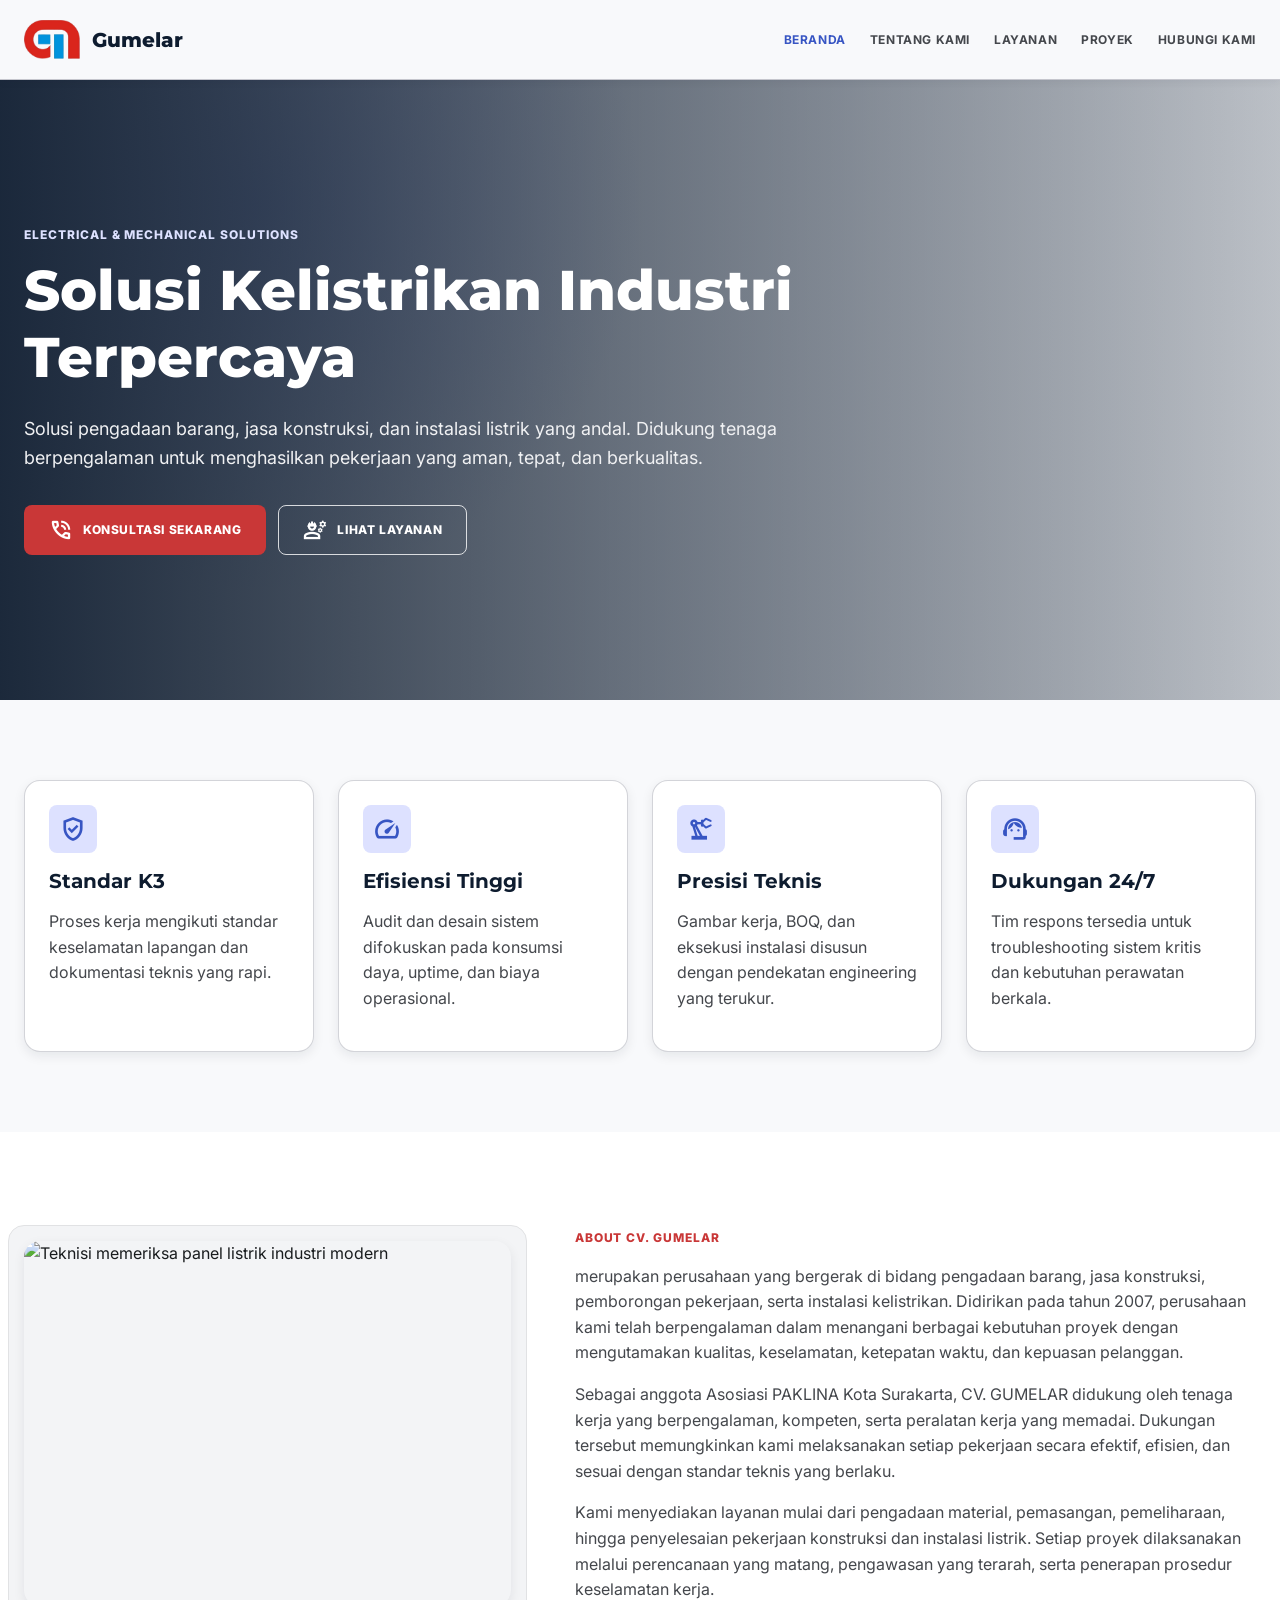
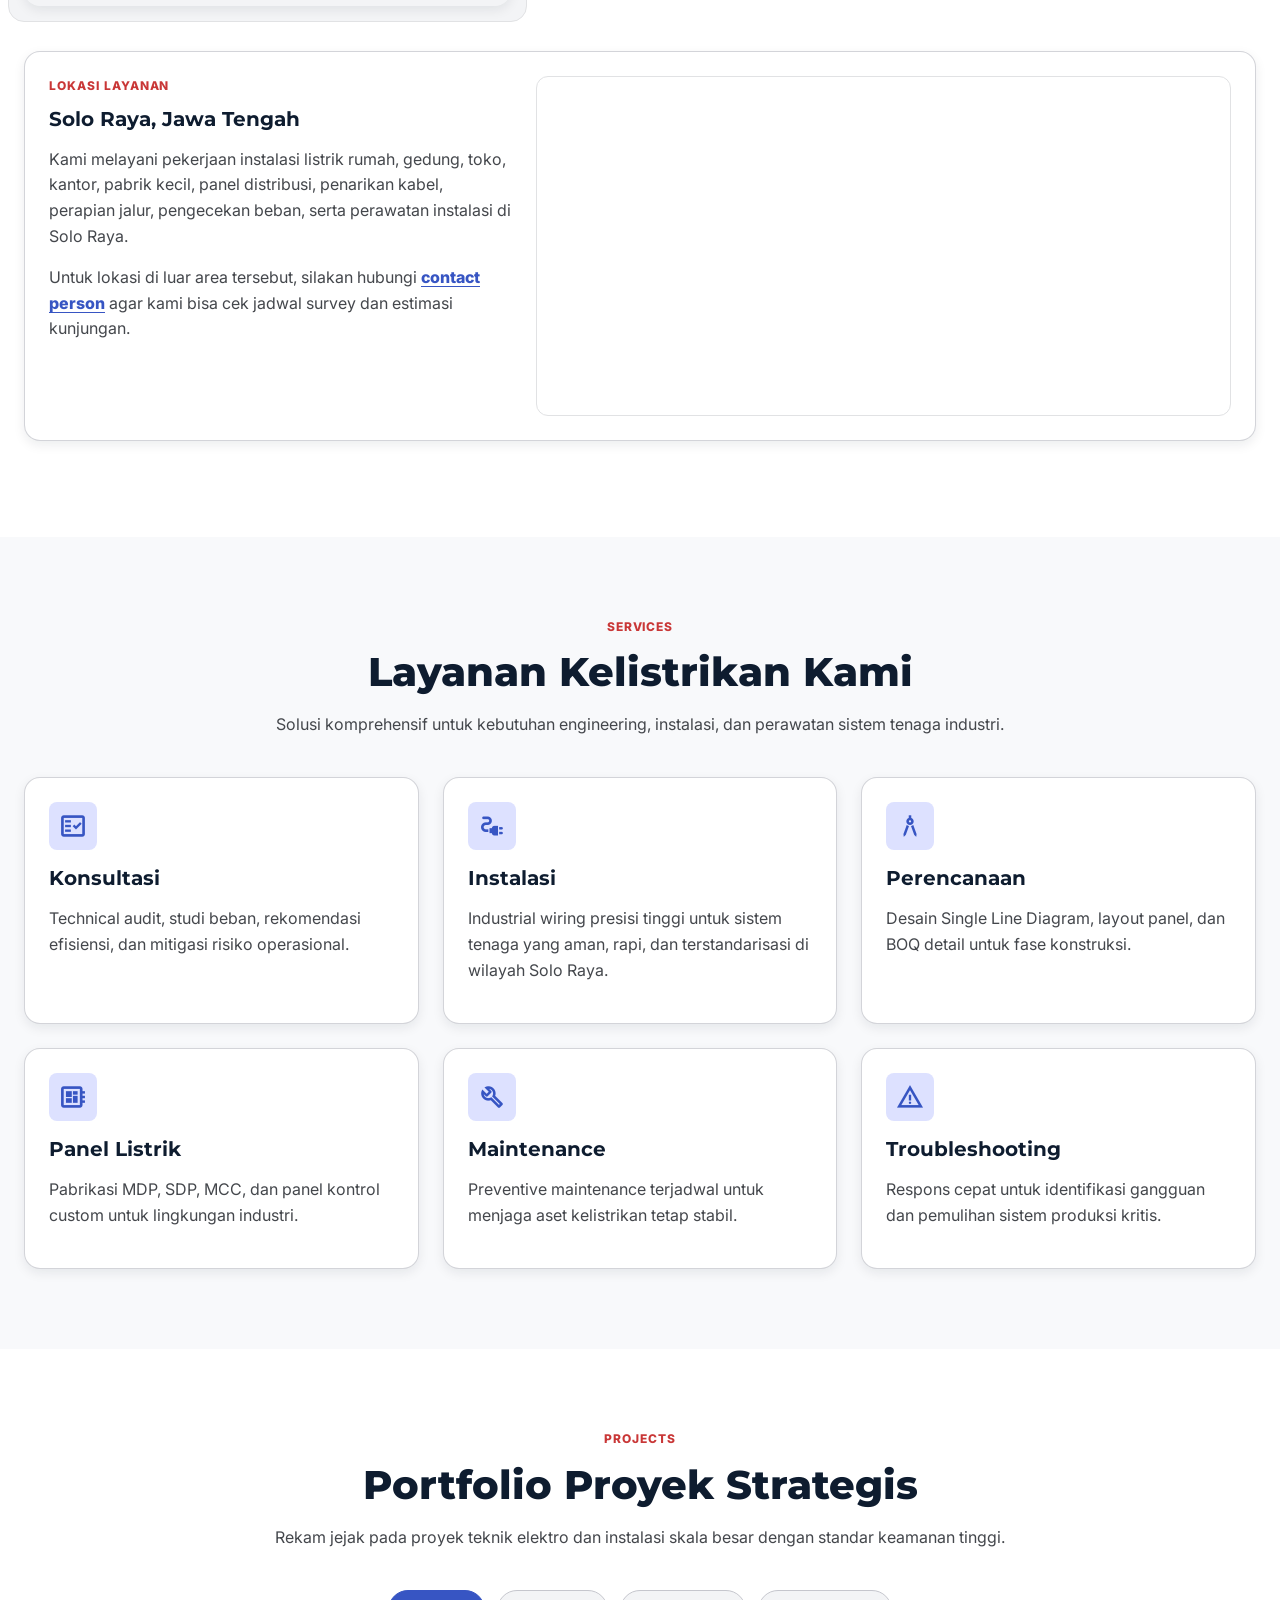
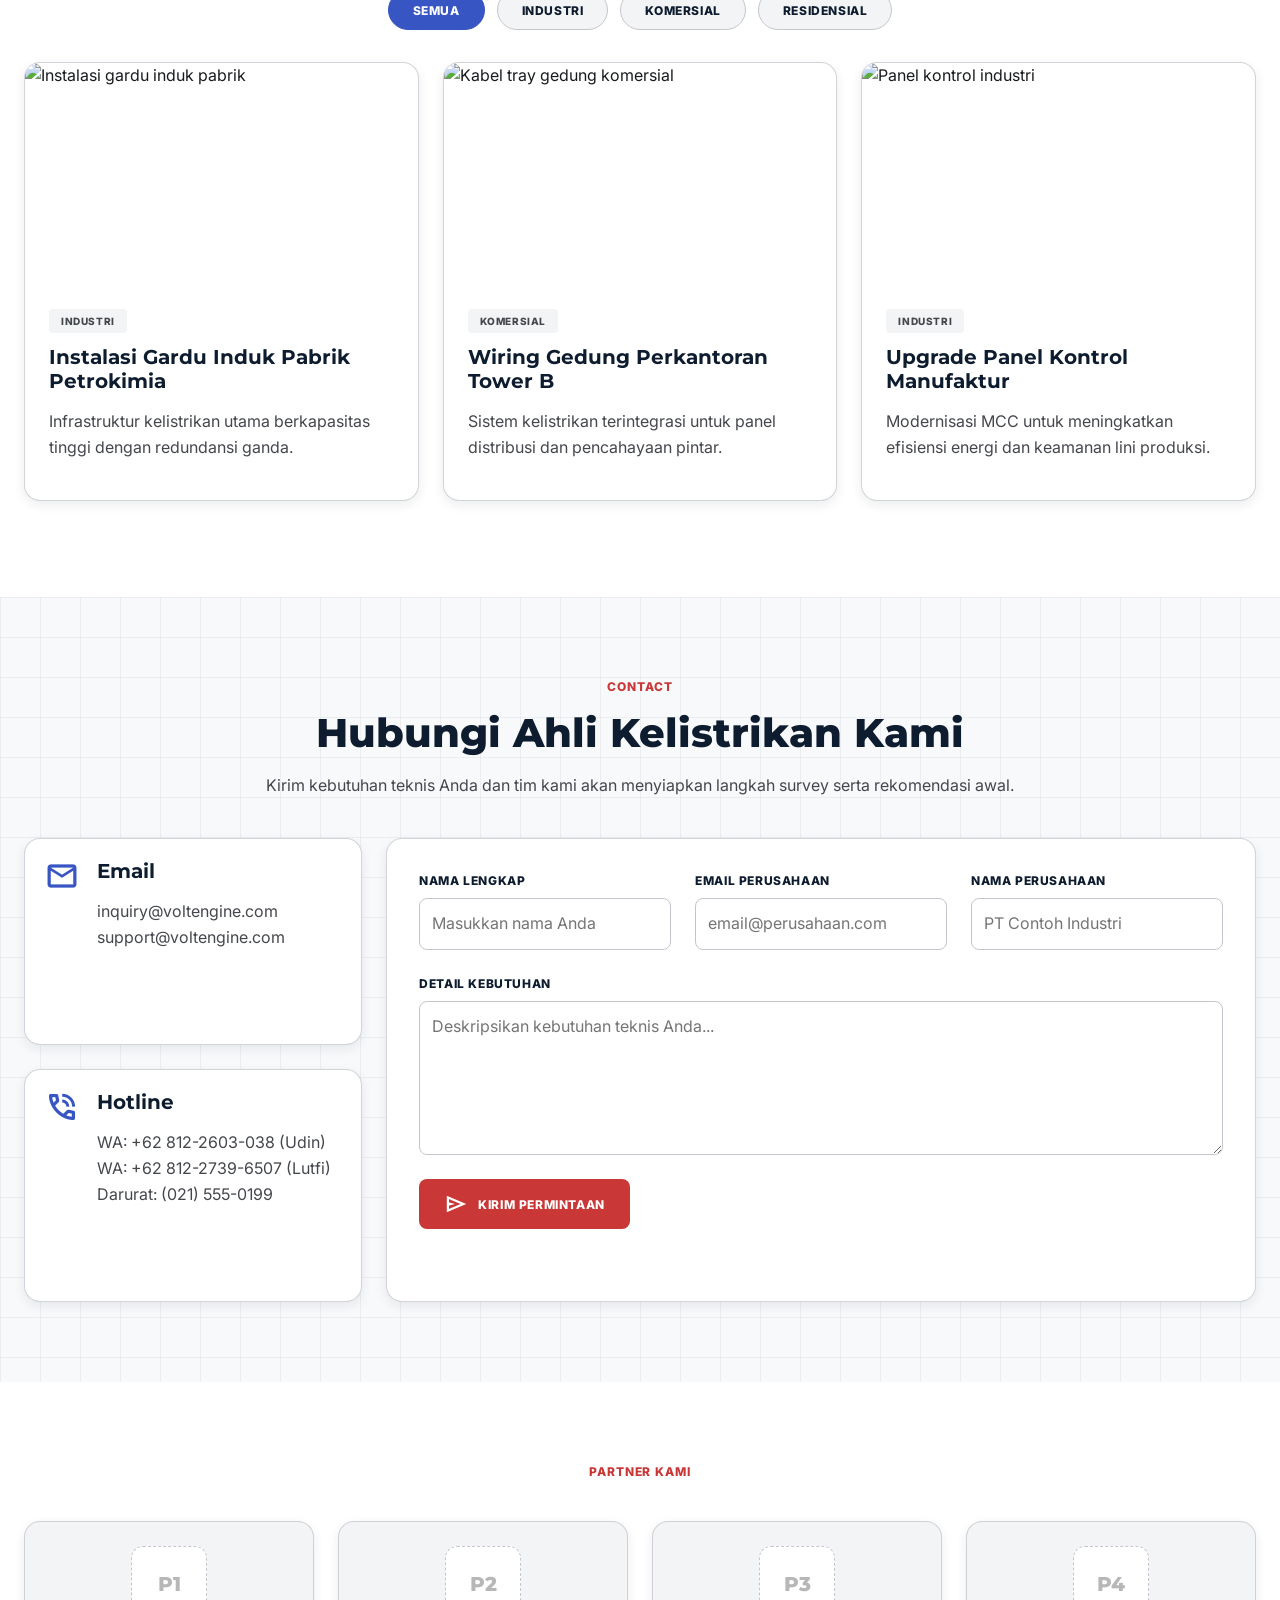
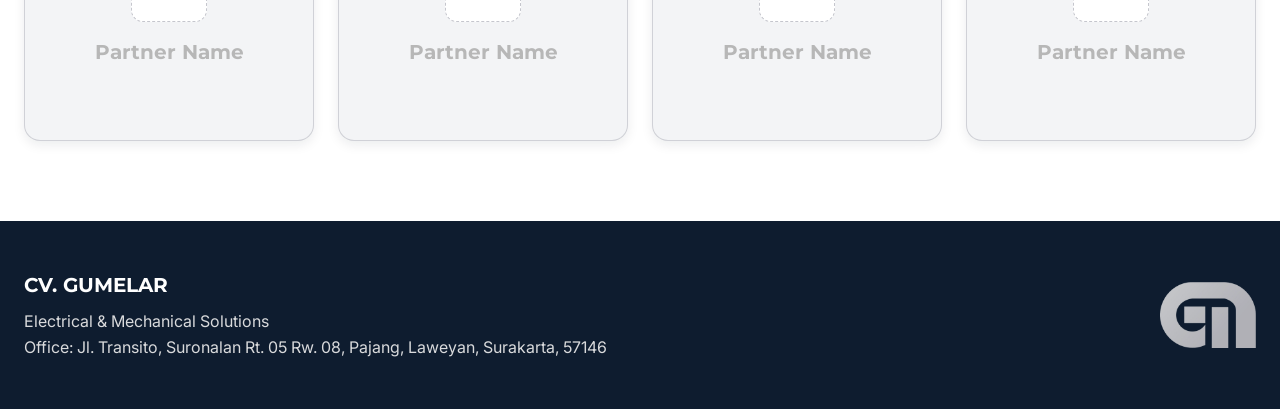
==== index.html @ 035620c0 "add partner" ====
<!DOCTYPE html>
<html lang="id">

<head>
  <meta charset="UTF-8">
  <meta name="viewport" content="width=device-width, initial-scale=1.0">
  <title>Gumelar - Solusi Kelistrikan Industri Terpercaya</title>
  <link rel="icon" href="assets/favicon.ico" sizes="any">
  <link rel="preconnect" href="https://fonts.googleapis.com">
  <link rel="preconnect" href="https://fonts.gstatic.com" crossorigin>
  <link
    href="https://fonts.googleapis.com/css2?family=Inter:wght@400;500;600;700&family=Montserrat:wght@600;700;800&family=Material+Symbols+Outlined:wght@300;400;500;600&display=swap"
    rel="stylesheet">
  <link rel="stylesheet" href="styles.css">
</head>

<body>
  <header class="site-header" id="top">
    <a class="brand" href="#home" aria-label="Gumelar">
      <img class="brand-logo" src="assets/logo.png" alt="" aria-hidden="true">
      <span>Gumelar</span>
    </a>

    <button class="nav-toggle" type="button" aria-label="Buka navigasi" aria-expanded="false" aria-controls="site-nav">
      <span class="material-symbols-outlined">menu</span>
    </button>

    <nav class="site-nav" id="site-nav" aria-label="Navigasi utama">
      <a href="#home">Beranda</a>
      <a href="#about">Tentang Kami</a>
      <a href="#services">Layanan</a>
      <a href="#projects">Proyek</a>
      <a href="#contact">Hubungi Kami</a>
    </nav>
  </header>

  <main>
    <section class="hero section" id="home">
      <div class="hero-media" aria-hidden="true"></div>
      <div class="hero-overlay"></div>
      <div class="container hero-content">
        <p class="eyebrow">Electrical & Mechanical Solutions</p>
        <h1>Solusi Kelistrikan Industri Terpercaya</h1>
        <p class="hero-copy">Solusi pengadaan barang, jasa konstruksi, dan instalasi listrik yang andal. Didukung tenaga
          berpengalaman untuk
          menghasilkan pekerjaan yang aman, tepat, dan berkualitas.</p>
        <div class="hero-actions">
          <a class="button button-primary" href="#contact">
            <span class="material-symbols-outlined">phone_in_talk</span>
            Konsultasi Sekarang
          </a>
          <a class="button button-ghost" href="#services">
            <span class="material-symbols-outlined">engineering</span>
            Lihat Layanan
          </a>
        </div>
      </div>

    </section>

    <section class="section highlights" aria-label="Keunggulan utama">
      <div class="container feature-grid">
        <article class="feature-card">
          <span class="material-symbols-outlined">verified_user</span>
          <h3>Standar K3</h3>
          <p>Proses kerja mengikuti standar keselamatan lapangan dan dokumentasi teknis yang rapi.</p>
        </article>
        <article class="feature-card">
          <span class="material-symbols-outlined">speed</span>
          <h3>Efisiensi Tinggi</h3>
          <p>Audit dan desain sistem difokuskan pada konsumsi daya, uptime, dan biaya operasional.</p>
        </article>
        <article class="feature-card">
          <span class="material-symbols-outlined">precision_manufacturing</span>
          <h3>Presisi Teknis</h3>
          <p>Gambar kerja, BOQ, dan eksekusi instalasi disusun dengan pendekatan engineering yang terukur.</p>
        </article>
        <article class="feature-card">
          <span class="material-symbols-outlined">support_agent</span>
          <h3>Dukungan 24/7</h3>
          <p>Tim respons tersedia untuk troubleshooting sistem kritis dan kebutuhan perawatan berkala.</p>
        </article>
      </div>
    </section>

    <section class="section about" id="about">
      <div class="container split-layout">
        <div class="image-panel">
          <img
            src="https://lh3.googleusercontent.com/aida-public/[base64]"
            alt="Teknisi memeriksa panel listrik industri modern">
        </div>
        <div>
          <p class="eyebrow dark">About CV. GUMELAR</p>
          <!-- <h3>Membangun Masa Depan Kelistrikan yang Aman</h3> -->
          <p>merupakan perusahaan yang bergerak di bidang pengadaan barang, jasa konstruksi,
            pemborongan
            pekerjaan, serta
            instalasi kelistrikan. Didirikan pada tahun 2007, perusahaan kami telah berpengalaman dalam menangani
            berbagai
            kebutuhan proyek dengan mengutamakan kualitas, keselamatan, ketepatan waktu, dan kepuasan pelanggan.</p>
          <p>Sebagai anggota Asosiasi PAKLINA Kota Surakarta, CV. GUMELAR didukung oleh tenaga kerja yang berpengalaman,
            kompeten,
            serta peralatan kerja yang memadai. Dukungan tersebut memungkinkan kami melaksanakan setiap pekerjaan secara
            efektif,
            efisien, dan sesuai dengan standar teknis yang berlaku.</p>
          <p>Kami menyediakan layanan mulai dari pengadaan material, pemasangan, pemeliharaan, hingga penyelesaian
            pekerjaan
            konstruksi dan instalasi listrik. Setiap proyek dilaksanakan melalui perencanaan yang matang, pengawasan
            yang terarah,
            serta penerapan prosedur keselamatan kerja.</p>
          <!-- <div class="values-grid">
            <span>Safety First</span>
            <span>Precision Engineering</span>
            <span>Reliable Delivery</span>
            <span>Modern Control</span>
          </div> -->
        </div>
      </div>

      <div class="container map-panel">
        <div>
          <p class="eyebrow dark">Lokasi Layanan</p>
          <h3>Solo Raya, Jawa Tengah</h3>
          <p>Kami melayani pekerjaan instalasi listrik rumah, gedung, toko, kantor, pabrik kecil, panel distribusi,
            penarikan
            kabel, perapian jalur, pengecekan beban, serta perawatan instalasi di Solo Raya.</p>
          <p>Untuk lokasi di luar area tersebut, silakan hubungi <a class="inline-link"
              href="https://wa.me/6281122334455" target="_blank" rel="noopener">contact person</a> agar kami bisa cek
            jadwal survey dan estimasi kunjungan.</p>
        </div>
        <iframe title="Peta Solo Raya dan sekitarnya"
          src="https://www.google.com/maps?q=Solo%20Raya%2C%20Jawa%20Tengah%2C%20Indonesia&output=embed" loading="lazy"
          referrerpolicy="no-referrer-when-downgrade"></iframe>
      </div>
    </section>

    <section class="section services" id="services">
      <div class="container section-heading">
        <p class="eyebrow dark">Services</p>
        <h2>Layanan Kelistrikan Kami</h2>
        <p>Solusi komprehensif untuk kebutuhan engineering, instalasi, dan perawatan sistem tenaga industri.</p>
      </div>

      <div class="container card-grid">
        <article class="service-card">
          <span class="material-symbols-outlined">fact_check</span>
          <h3>Konsultasi</h3>
          <p>Technical audit, studi beban, rekomendasi efisiensi, dan mitigasi risiko operasional.</p>
        </article>
        <article class="service-card">
          <span class="material-symbols-outlined">electrical_services</span>
          <h3>Instalasi</h3>
          <p>Industrial wiring presisi tinggi untuk sistem tenaga yang aman, rapi, dan terstandarisasi di wilayah Solo
            Raya.</p>
        </article>
        <article class="service-card">
          <span class="material-symbols-outlined">architecture</span>
          <h3>Perencanaan</h3>
          <p>Desain Single Line Diagram, layout panel, dan BOQ detail untuk fase konstruksi.</p>
        </article>
        <article class="service-card">
          <span class="material-symbols-outlined">developer_board</span>
          <h3>Panel Listrik</h3>
          <p>Pabrikasi MDP, SDP, MCC, dan panel kontrol custom untuk lingkungan industri.</p>
        </article>
        <article class="service-card">
          <span class="material-symbols-outlined">build</span>
          <h3>Maintenance</h3>
          <p>Preventive maintenance terjadwal untuk menjaga aset kelistrikan tetap stabil.</p>
        </article>
        <article class="service-card">
          <span class="material-symbols-outlined">warning</span>
          <h3>Troubleshooting</h3>
          <p>Respons cepat untuk identifikasi gangguan dan pemulihan sistem produksi kritis.</p>
        </article>
      </div>

      <!-- <div class="container process">
        <div class="process-step active"><span>1</span><strong>Konsultasi</strong><small>Analisis kebutuhan</small>
        </div>
        <div class="process-step active"><span>2</span><strong>Survey</strong><small>Audit lapangan</small></div>
        <div class="process-step active"><span>3</span><strong>Desain</strong><small>SLD dan BOQ</small></div>
        <div class="process-step"><span>4</span><strong>Eksekusi</strong><small>Instalasi sistem</small></div>
        <div class="process-step"><span>5</span><strong>Testing</strong><small>Commissioning</small></div>
        <div class="process-step"><span>6</span><strong>Support</strong><small>Maintenance</small></div>
      </div> -->
    </section>

    <section class="section projects" id="projects">
      <div class="container section-heading">
        <p class="eyebrow dark">Projects</p>
        <h2>Portfolio Proyek Strategis</h2>
        <p>Rekam jejak pada proyek teknik elektro dan instalasi skala besar dengan standar keamanan tinggi.</p>
      </div>

      <div class="container filter-bar" role="group" aria-label="Filter proyek">
        <button class="filter-button active" type="button" data-filter="all">Semua</button>
        <button class="filter-button" type="button" data-filter="industri">Industri</button>
        <button class="filter-button" type="button" data-filter="komersial">Komersial</button>
        <button class="filter-button" type="button" data-filter="residensial">Residensial</button>
      </div>

      <div class="container project-grid">
        <article class="project-card" data-category="industri">
          <img
            src="https://lh3.googleusercontent.com/aida-public/[base64]"
            alt="Instalasi gardu induk pabrik">
          <div>
            <span>Industri</span>
            <h3>Instalasi Gardu Induk Pabrik Petrokimia</h3>
            <p>Infrastruktur kelistrikan utama berkapasitas tinggi dengan redundansi ganda.</p>
          </div>
        </article>
        <article class="project-card" data-category="komersial">
          <img
            src="https://lh3.googleusercontent.com/aida-public/[base64]"
            alt="Kabel tray gedung komersial">
          <div>
            <span>Komersial</span>
            <h3>Wiring Gedung Perkantoran Tower B</h3>
            <p>Sistem kelistrikan terintegrasi untuk panel distribusi dan pencahayaan pintar.</p>
          </div>
        </article>
        <article class="project-card" data-category="industri">
          <img
            src="https://lh3.googleusercontent.com/aida-public/[base64]"
            alt="Panel kontrol industri">
          <div>
            <span>Industri</span>
            <h3>Upgrade Panel Kontrol Manufaktur</h3>
            <p>Modernisasi MCC untuk meningkatkan efisiensi energi dan keamanan lini produksi.</p>
          </div>
        </article>
      </div>
    </section>

    <section class="section contact" id="contact">
      <div class="container section-heading">
        <p class="eyebrow dark">Contact</p>
        <h2>Hubungi Ahli Kelistrikan Kami</h2>
        <p>Kirim kebutuhan teknis Anda dan tim kami akan menyiapkan langkah survey serta rekomendasi awal.</p>
      </div>

      <div class="container contact-layout">
        <aside class="contact-info">
          <!-- <div class="info-card">
            <span class="material-symbols-outlined">location_on</span>
            <div>
              <h3>Area Layanan</h3>
              <p>Solo Raya, Jawa Tengah<br>Surakarta dan kabupaten sekitarnya</p>
            </div>
          </div> -->
          <div class="info-card">
            <span class="material-symbols-outlined">mail</span>
            <div>
              <h3>Email</h3>
              <p>inquiry@voltengine.com<br>support@voltengine.com</p>
            </div>
          </div>
          <div class="info-card">
            <span class="material-symbols-outlined">phone_in_talk</span>
            <div>
              <h3>Hotline</h3>
              <p>WA: +62 812-2603-038 (Udin)<br>WA: +62 812-2739-6507 (Lutfi)<br>Darurat: (021) 555-0199</p>
            </div>
          </div>
        </aside>

        <form class="contact-form" id="contact-form">
          <div class="form-grid">
            <label>
              <span>Nama Lengkap</span>
              <input type="text" name="name" placeholder="Masukkan nama Anda" required>
            </label>
            <label>
              <span>Email Perusahaan</span>
              <input type="email" name="email" placeholder="email@perusahaan.com" required>
            </label>
            <label>
              <span>Nama Perusahaan</span>
              <input type="text" name="company" placeholder="PT Contoh Industri">
            </label>
            <!-- <label>
              <span>Jenis Layanan</span>
              <select name="service">
                <option>Konsultasi Desain Sistem</option>
                <option>Audit Keamanan Kelistrikan</option>
                <option>Instalasi Industri</option>
                <option>Perawatan Rutin</option>
              </select>
            </label> -->
          </div>
          <label>
            <span>Detail Kebutuhan</span>
            <textarea name="message" rows="5" placeholder="Deskripsikan kebutuhan teknis Anda..." required></textarea>
          </label>
          <button class="button button-primary" type="submit">
            <span class="material-symbols-outlined">send</span>
            Kirim Permintaan
          </button>
          <p class="form-status" id="form-status" role="status" aria-live="polite"></p>
        </form>
      </div>

    </section>

    <section class="section partners" id="partners">
      <div class="container section-heading">
        <p class="eyebrow dark">Partner Kami</p>
      </div>

      <div class="container partner-grid">
        <article class="partner-card">
          <div class="partner-logo">P1</div>
          <h3 class="partner-name">Partner Name</h3>
        </article>
        <article class="partner-card">
          <div class="partner-logo">P2</div>
          <h3 class="partner-name">Partner Name</h3>
        </article>
        <article class="partner-card">
          <div class="partner-logo">P3</div>
          <h3 class="partner-name">Partner Name</h3>
        </article>
        <article class="partner-card">
          <div class="partner-logo">P4</div>
          <h3 class="partner-name">Partner Name</h3>
        </article>
      </div>
    </section>
  </main>

  <footer class="site-footer">
    <div class="container footer-content">
      <div>
        <strong>CV. GUMELAR</strong>
        <p>Electrical & Mechanical Solutions<br>
          Office: Jl. Transito, Suronalan Rt. 05 Rw. 08, Pajang, Laweyan,
          Surakarta,
          57146</p>
      </div>
      <a class="footer-logo-link" href="#top" aria-label="Kembali ke atas">
        <img src="assets/logo-gray.png" alt="" aria-hidden="true">
      </a>
    </div>
  </footer>

  <script src="script.js"></script>
</body>

</html>
---- styles.css ----
:root {
  --surface: #f8f9fb;
  --surface-low: #f3f4f6;
  --surface-card: #ffffff;
  --surface-line: #e1e2e4;
  --navy: #0e1c2f;
  --navy-soft: #3a475c;
  --ink: #191c1e;
  --muted: #44474c;
  --gray: #b7b7b7;
  --outline: #c5c6cd;
  --blue: #3755c3;
  --blue-soft: #dde1ff;
  --red: #c93737;
  --dark-red: #a12b2b;
  --yellow: #c9a900;
  --white: #ffffff;
  --shadow: 0 4px 12px rgba(11, 25, 44, 0.08);
  --shadow-hover: 0 8px 20px rgba(11, 25, 44, 0.12);
  --container: 1280px;
  --gutter: 24px;
}

* {
  box-sizing: border-box;
}

html {
  scroll-behavior: smooth;
}

body {
  margin: 0;
  background: var(--surface);
  color: var(--ink);
  font-family: Inter, system-ui, sans-serif;
  line-height: 1.6;
}

img {
  display: block;
  max-width: 100%;
}

a {
  color: inherit;
  text-decoration: none;
}

.inline-link {
  color: var(--blue);
  font-weight: 800;
  text-decoration: underline;
  text-underline-offset: 3px;
}

.inline-link:hover {
  color: var(--navy);
}

button,
input,
select,
textarea {
  font: inherit;
}

.material-symbols-outlined {
  font-variation-settings: "FILL" 0, "wght" 500, "GRAD" 0, "opsz" 24;
}

.container {
  width: min(var(--container), calc(100% - 48px));
  margin: 0 auto;
}

.section {
  scroll-margin-top: 88px;
}

.site-header {
  position: sticky;
  top: 0;
  z-index: 20;
  display: flex;
  align-items: center;
  justify-content: space-between;
  min-height: 80px;
  padding: 0 max(24px, calc((100vw - var(--container)) / 2));
  background: rgba(248, 249, 251, 0.96);
  border-bottom: 1px solid var(--outline);
  box-shadow: 0 2px 8px rgba(11, 25, 44, 0.06);
  backdrop-filter: blur(12px);
}

.brand {
  display: inline-flex;
  align-items: center;
  gap: 12px;
  color: var(--navy);
  font-family: Montserrat, sans-serif;
  font-size: 20px;
  font-weight: 800;
}

.brand-logo {
  width: 56px;
  height: 42px;
  object-fit: contain;
}

.site-nav {
  display: flex;
  align-items: center;
  gap: 24px;
}

.site-nav a {
  color: var(--muted);
  font-size: 12px;
  font-weight: 700;
  letter-spacing: 0.05em;
  text-transform: uppercase;
  transition: color 0.2s ease;
}

.site-nav a:hover,
.site-nav a.active {
  color: var(--blue);
}

.quote-link {
  padding: 12px 24px;
  border-radius: 8px;
  background: var(--navy);
  color: var(--white) !important;
}

.nav-toggle {
  display: none;
  width: 44px;
  height: 44px;
  place-items: center;
  border: 1px solid var(--outline);
  border-radius: 8px;
  background: var(--surface-card);
  color: var(--navy);
}

.hero {
  position: relative;
  min-height: 620px;
  display: flex;
  align-items: center;
  overflow: hidden;
  color: var(--white);
}

.hero-media,
.hero-overlay {
  position: absolute;
  inset: 0;
}

.hero-media {
  background:
    linear-gradient(90deg, rgba(14, 28, 47, 0.25), rgba(14, 28, 47, 0.05)),
    url("https://lh3.googleusercontent.com/aida-public/[base64]") center / cover;
}

.hero-overlay {
  background:
    linear-gradient(90deg, rgba(14, 28, 47, 0.92), rgba(14, 28, 47, 0.54), rgba(14, 28, 47, 0.22)),
    radial-gradient(circle at 20% 20%, rgba(55, 85, 195, 0.28), transparent 34%);
}

.hero-content {
  position: relative;
  z-index: 1;
}

.eyebrow {
  margin: 0 0 12px;
  color: var(--blue-soft);
  font-size: 12px;
  font-weight: 800;
  letter-spacing: 0.08em;
  text-transform: uppercase;
}

.eyebrow.dark {
  color: var(--red);
}

h1,
h2,
h3 {
  margin: 0;
  font-family: Montserrat, sans-serif;
  line-height: 1.2;
  letter-spacing: 0;
}

h1 {
  max-width: 800px;
  font-size: 56px;
  font-weight: 800;
}

h2 {
  color: var(--navy);
  font-size: 40px;
  font-weight: 800;
}

h3 {
  color: var(--navy);
  font-size: 20px;
  font-weight: 700;
}

.hero-copy {
  max-width: 800px;
  margin: 24px 0 0;
  color: #f0f1f3;
  font-size: 18px;
}

.hero-actions {
  display: flex;
  flex-wrap: wrap;
  gap: 12px;
  margin-top: 32px;
}

.button {
  display: inline-flex;
  align-items: center;
  justify-content: center;
  gap: 10px;
  min-height: 48px;
  padding: 12px 24px;
  border: 1px solid transparent;
  border-radius: 8px;
  font-size: 12px;
  font-weight: 800;
  letter-spacing: 0.05em;
  text-transform: uppercase;
  cursor: pointer;
  transition: transform 0.2s ease, background 0.2s ease, border-color 0.2s ease, color 0.2s ease;
}

.button:hover {
  transform: translateY(-1px);
}

.button-primary {
  background: var(--red);
  color: var(--white);
}

.button-primary:hover {
  background: var(--navy);
}

.button-ghost {
  border-color: rgba(255, 255, 255, 0.8);
  color: var(--white);
}

.button-ghost:hover {
  background: rgba(255, 255, 255, 0.12);
}

.highlights,
.services,
.contact,
.partners {
  padding: 80px 0;
}

.feature-grid,
.card-grid,
.project-grid {
  display: grid;
  grid-template-columns: repeat(4, 1fr);
  gap: var(--gutter);
}

.feature-card,
.service-card,
.project-card,
.info-card,
.contact-form {
  position: relative;
  overflow: hidden;
  border: 1px solid rgba(197, 198, 205, 0.75);
  border-radius: 16px;
  background: var(--surface-card);
  box-shadow: var(--shadow);
  transition: box-shadow 0.2s ease, border-color 0.2s ease, transform 0.2s ease;
}

.feature-card:hover,
.service-card:hover,
.project-card:hover,
.info-card:hover {
  border-color: var(--blue);
  box-shadow: var(--shadow-hover);
  transform: translateY(-2px);
}

.feature-card::before,
.service-card::before,
.project-card::before,
.info-card::before {
  position: absolute;
  inset: 0 auto 0 0;
  width: 4px;
  background: var(--blue);
  content: "";
  opacity: 0;
  transition: opacity 0.2s ease;
}

.feature-card:hover::before,
.service-card:hover::before,
.project-card:hover::before,
.info-card:hover::before {
  opacity: 1;
}

.feature-card,
.service-card {
  padding: 24px;
}

.feature-card .material-symbols-outlined,
.service-card .material-symbols-outlined {
  display: grid;
  width: 48px;
  height: 48px;
  margin-bottom: 16px;
  place-items: center;
  border-radius: 8px;
  background: var(--blue-soft);
  color: var(--blue);
  font-size: 28px;
}

.feature-card p,
.service-card p,
.section-heading p,
.about p,
.project-card p,
.info-card p,
.site-footer p {
  color: var(--muted);
}

.about {
  padding: 96px 0;
  background: var(--surface-card);
}

.split-layout {
  display: grid;
  grid-template-columns: minmax(0, 5fr) minmax(0, 7fr);
  gap: 64px;
  align-items: center;
}

.image-panel {
  position: relative;
}

.image-panel::before {
  position: absolute;
  inset: -16px;
  z-index: 0;
  border: 1px solid var(--surface-line);
  border-radius: 16px;
  background: var(--surface-low);
  content: "";
}

.image-panel img {
  position: relative;
  z-index: 1;
  width: 100%;
  aspect-ratio: 4 / 3;
  border-radius: 16px;
  object-fit: cover;
  box-shadow: var(--shadow);
}

.values-grid {
  display: grid;
  grid-template-columns: repeat(2, minmax(0, 1fr));
  gap: 12px;
  margin-top: 24px;
}

.values-grid span {
  padding: 12px;
  border: 1px solid var(--outline);
  border-radius: 8px;
  background: var(--surface-low);
  color: var(--navy);
  font-size: 12px;
  font-weight: 800;
  letter-spacing: 0.05em;
  text-transform: uppercase;
}

.section-heading {
  max-width: 780px;
  margin-bottom: 40px;
  text-align: center;
}

.card-grid {
  grid-template-columns: repeat(3, 1fr);
}

.process {
  position: relative;
  display: grid;
  grid-template-columns: repeat(6, 1fr);
  gap: 12px;
  margin-top: 56px;
}

.process::before {
  position: absolute;
  top: 24px;
  left: 8%;
  right: 8%;
  height: 2px;
  background: var(--surface-line);
  content: "";
}

.process-step {
  position: relative;
  z-index: 1;
  display: grid;
  gap: 6px;
  justify-items: center;
  text-align: center;
}

.process-step span {
  display: grid;
  width: 48px;
  height: 48px;
  place-items: center;
  border: 2px solid var(--surface-line);
  border-radius: 999px;
  background: var(--surface);
  color: var(--muted);
  font-weight: 800;
}

.process-step.active span {
  border-color: var(--blue);
  background: var(--blue);
  color: var(--white);
}

.process-step strong {
  color: var(--navy);
  font-size: 12px;
  letter-spacing: 0.05em;
  text-transform: uppercase;
}

.process-step small {
  color: var(--muted);
}

.service-area {
  display: grid;
  grid-template-columns: minmax(0, 1.15fr) minmax(320px, 0.85fr);
  gap: 24px;
  align-items: center;
  margin-top: 40px;
  padding: 32px;
  border: 1px solid rgba(197, 198, 205, 0.75);
  border-radius: 16px;
  background: var(--surface-card);
  box-shadow: var(--shadow);
}

.service-area p {
  margin: 12px 0 0;
  color: var(--muted);
}

.area-list {
  display: flex;
  flex-wrap: wrap;
  gap: 10px;
  justify-content: flex-end;
  margin: 0;
  padding: 0;
  list-style: none;
}

.area-list li {
  padding: 8px 12px;
  border: 1px solid var(--outline);
  border-radius: 999px;
  background: var(--surface-low);
  color: var(--navy);
  font-size: 12px;
  font-weight: 800;
  letter-spacing: 0.05em;
  text-transform: uppercase;
}

.projects {
  padding: 80px 0 96px;
  background: var(--surface-card);
}

.filter-bar {
  display: flex;
  flex-wrap: wrap;
  justify-content: center;
  gap: 12px;
  margin-bottom: 32px;
}

.filter-button {
  min-height: 40px;
  padding: 8px 24px;
  border: 1px solid var(--outline);
  border-radius: 999px;
  background: var(--surface-low);
  color: var(--navy);
  font-size: 12px;
  font-weight: 800;
  letter-spacing: 0.05em;
  text-transform: uppercase;
  cursor: pointer;
}

.filter-button.active {
  border-color: var(--blue);
  background: var(--blue);
  color: var(--white);
}

.project-grid {
  grid-template-columns: repeat(3, 1fr);
}

.project-card img {
  width: 100%;
  height: 220px;
  object-fit: cover;
}

.project-card div {
  padding: 24px;
}

.project-card span {
  display: inline-block;
  margin-bottom: 12px;
  padding: 4px 12px;
  border-radius: 4px;
  background: var(--surface-low);
  color: var(--muted);
  font-size: 10px;
  font-weight: 800;
  letter-spacing: 0.06em;
  text-transform: uppercase;
}

.contact {
  background:
    linear-gradient(to right, rgba(14, 28, 47, 0.05) 1px, transparent 1px),
    linear-gradient(to bottom, rgba(14, 28, 47, 0.05) 1px, transparent 1px),
    var(--surface);
  background-size: 40px 40px;
}

.contact-layout {
  display: grid;
  grid-template-columns: minmax(220px, 0.7fr) minmax(0, 1.8fr);
  gap: 24px;
}

.contact-info {
  display: grid;
  gap: 24px;
}

.info-card {
  display: flex;
  gap: 18px;
  padding: 20px;
}

.info-card .material-symbols-outlined {
  color: var(--blue);
  font-size: 34px;
}

.contact-form {
  padding: 32px;
}

.form-grid {
  display: grid;
  grid-template-columns: repeat(3, 1fr);
  gap: 24px;
}

label {
  display: grid;
  gap: 8px;
  margin-bottom: 24px;
}

label span {
  color: var(--navy);
  font-size: 12px;
  font-weight: 800;
  letter-spacing: 0.05em;
  text-transform: uppercase;
}

input,
select,
textarea {
  width: 100%;
  border: 1px solid var(--outline);
  border-radius: 8px;
  background: var(--surface-card);
  color: var(--ink);
  padding: 12px;
  outline: none;
  transition: border-color 0.2s ease, box-shadow 0.2s ease;
}

textarea {
  resize: vertical;
}

input:focus,
select:focus,
textarea:focus {
  border-color: var(--blue);
  box-shadow: 0 0 0 3px rgba(55, 85, 195, 0.12);
}

.form-status {
  min-height: 24px;
  margin: 16px 0 0;
  color: var(--blue);
  font-weight: 700;
}

.map-panel {
  display: grid;
  grid-template-columns: minmax(280px, 0.8fr) minmax(0, 1.2fr);
  gap: 24px;
  align-items: stretch;
  margin-top: 32px;
  padding: 24px;
  border: 1px solid rgba(197, 198, 205, 0.75);
  border-radius: 16px;
  background: var(--surface-card);
  box-shadow: var(--shadow);
}

.map-panel p {
  color: var(--muted);
}

.map-panel iframe {
  width: 100%;
  min-height: 340px;
  border: 1px solid var(--surface-line);
  border-radius: 12px;
}

.partners {
  background: var(--surface-card);
}

.partner-grid {
  display: grid;
  grid-template-columns: repeat(4, 1fr);
  gap: 24px;
}

.partner-card {
  min-height: 220px;
  padding: 24px;
  border: 1px solid rgba(197, 198, 205, 0.75);
  border-radius: 16px;
  background: var(--surface-low);
  text-align: center;
  box-shadow: var(--shadow);
  transition: border-color 0.2s ease, box-shadow 0.2s ease, transform 0.2s ease;
}

.partner-card:hover {
  border-color: var(--blue);
  box-shadow: var(--shadow-hover);
  transform: translateY(-2px);
}

.partner-logo {
  display: grid;
  width: 76px;
  height: 76px;
  margin: 0 auto 18px;
  place-items: center;
  border: 1px dashed var(--outline);
  border-radius: 12px;
  background: var(--surface-card);
  color: var(--gray);
  font-family: Montserrat, sans-serif;
  font-size: 20px;
  font-weight: 800;
}

.partner-card p {
  color: var(--muted);
}

.partner-name {
  color: var(--gray);
}

.site-footer {
  padding: 48px 0;
  background: var(--navy);
  color: var(--white);
}

.footer-content {
  display: flex;
  align-items: center;
  justify-content: space-between;
  gap: 24px;
}

.footer-content strong {
  font-family: Montserrat, sans-serif;
  font-size: 20px;
}

.footer-content p {
  margin: 8px 0 0;
  color: #d9dadc;
}

.footer-content a {
  color: var(--blue-soft);
  font-weight: 700;
}

.footer-logo-link {
  display: inline-flex;
  align-items: center;
  justify-content: center;
  flex: 0 0 auto;
}

.footer-logo-link img {
  width: 96px;
  height: auto;
  opacity: 0.9;
  transition: opacity 0.2s ease, transform 0.2s ease;
}

.footer-logo-link:hover img {
  opacity: 1;
  transform: translateY(-1px);
}

@media (max-width: 980px) {
  .nav-toggle {
    display: grid;
  }

  .site-nav {
    position: absolute;
    top: 80px;
    right: 16px;
    left: 16px;
    display: none;
    flex-direction: column;
    align-items: stretch;
    gap: 0;
    padding: 12px;
    border: 1px solid var(--outline);
    border-radius: 12px;
    background: var(--surface-card);
    box-shadow: var(--shadow-hover);
  }

  .site-nav.open {
    display: flex;
  }

  .site-nav a {
    padding: 14px 12px;
  }

  .quote-link {
    margin-top: 8px;
    text-align: center;
  }

  .feature-grid,
  .card-grid,
  .project-grid {
    grid-template-columns: repeat(2, 1fr);
  }

  .partner-grid {
    grid-template-columns: repeat(2, 1fr);
  }

  .split-layout,
  .contact-layout,
  .service-area,
  .map-panel {
    grid-template-columns: 1fr;
  }

  .area-list {
    justify-content: flex-start;
  }

  .process {
    grid-template-columns: repeat(3, 1fr);
  }

  .process::before {
    display: none;
  }
}

@media (max-width: 640px) {
  .container {
    width: calc(100% - 32px);
  }

  .site-header {
    min-height: 64px;
    padding: 0 16px;
  }

  .brand {
    font-size: 16px;
  }

  .brand-logo {
    width: 46px;
    height: 34px;
  }

  .site-nav {
    top: 64px;
  }

  .hero {
    min-height: 560px;
  }

  .hero-overlay {
    background: linear-gradient(180deg, rgba(14, 28, 47, 0.94), rgba(14, 28, 47, 0.76));
  }

  .hero-copy {
    font-size: 16px;
  }

  h1 {
    font-size: 34px;
  }

  h2 {
    font-size: 28px;
  }

  .hero-actions,
  .button {
    width: 100%;
  }

  .highlights,
  .about,
  .services,
  .projects,
  .contact,
  .partners {
    padding: 56px 0;
  }

  .feature-grid,
  .card-grid,
  .project-grid,
  .partner-grid,
  .form-grid,
  .values-grid,
  .process,
  .service-area,
  .map-panel {
    grid-template-columns: 1fr;
  }

  .service-area,
  .map-panel {
    padding: 24px;
  }

  .section-heading {
    text-align: left;
  }

  .contact-form {
    padding: 24px;
  }

  .footer-content {
    align-items: flex-start;
    flex-direction: column;
  }
}
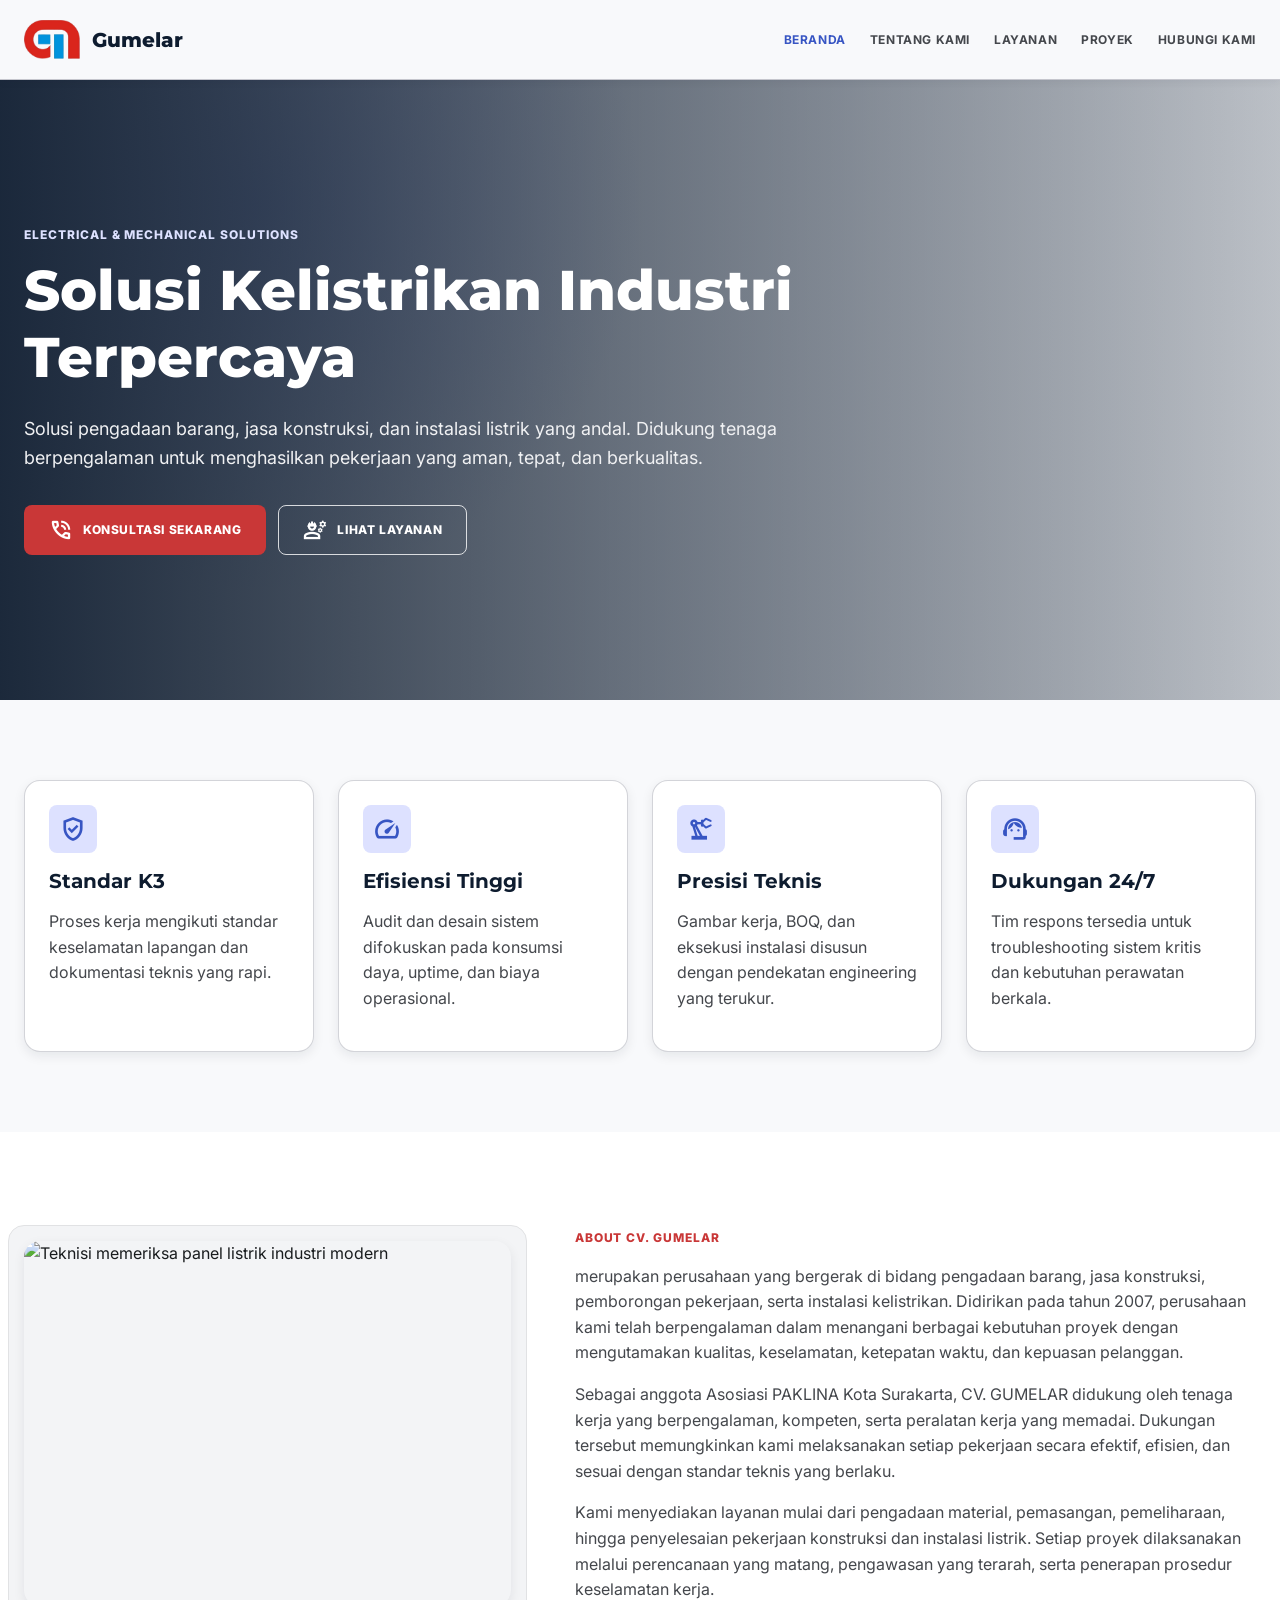
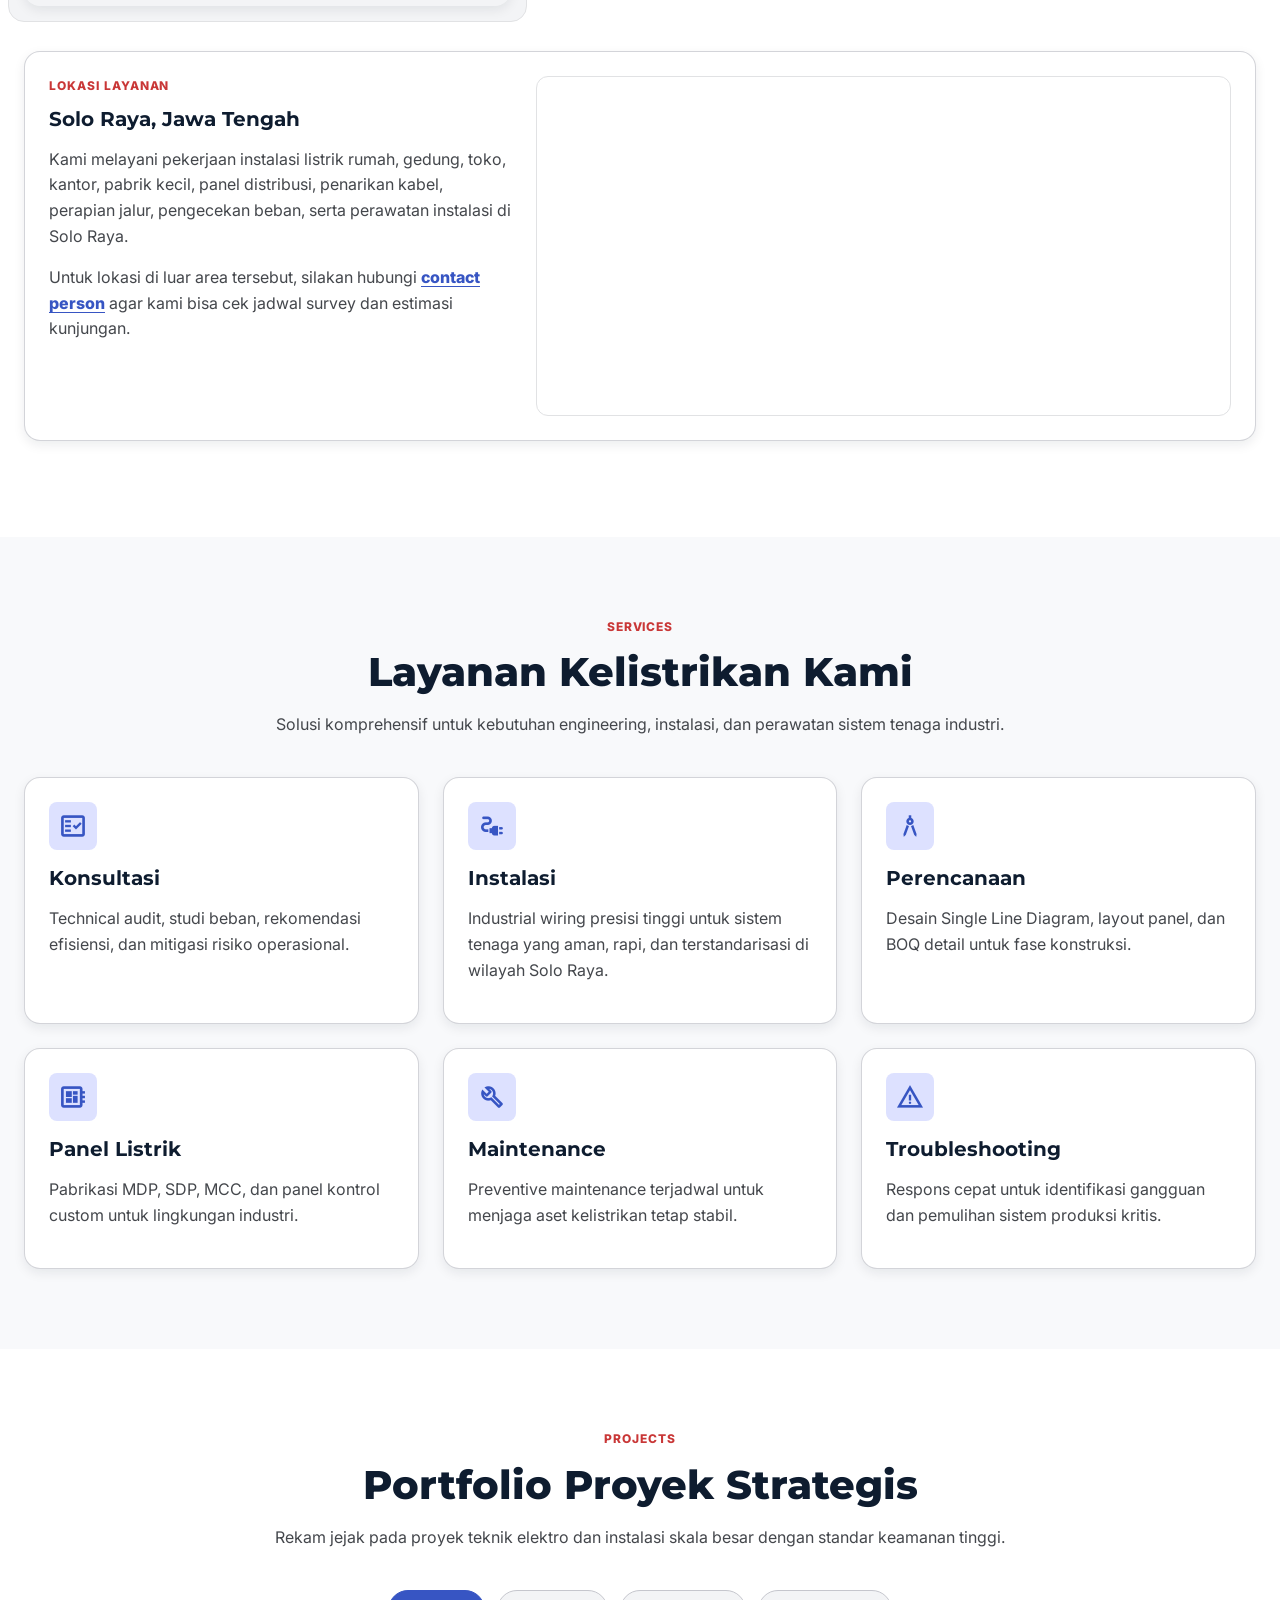
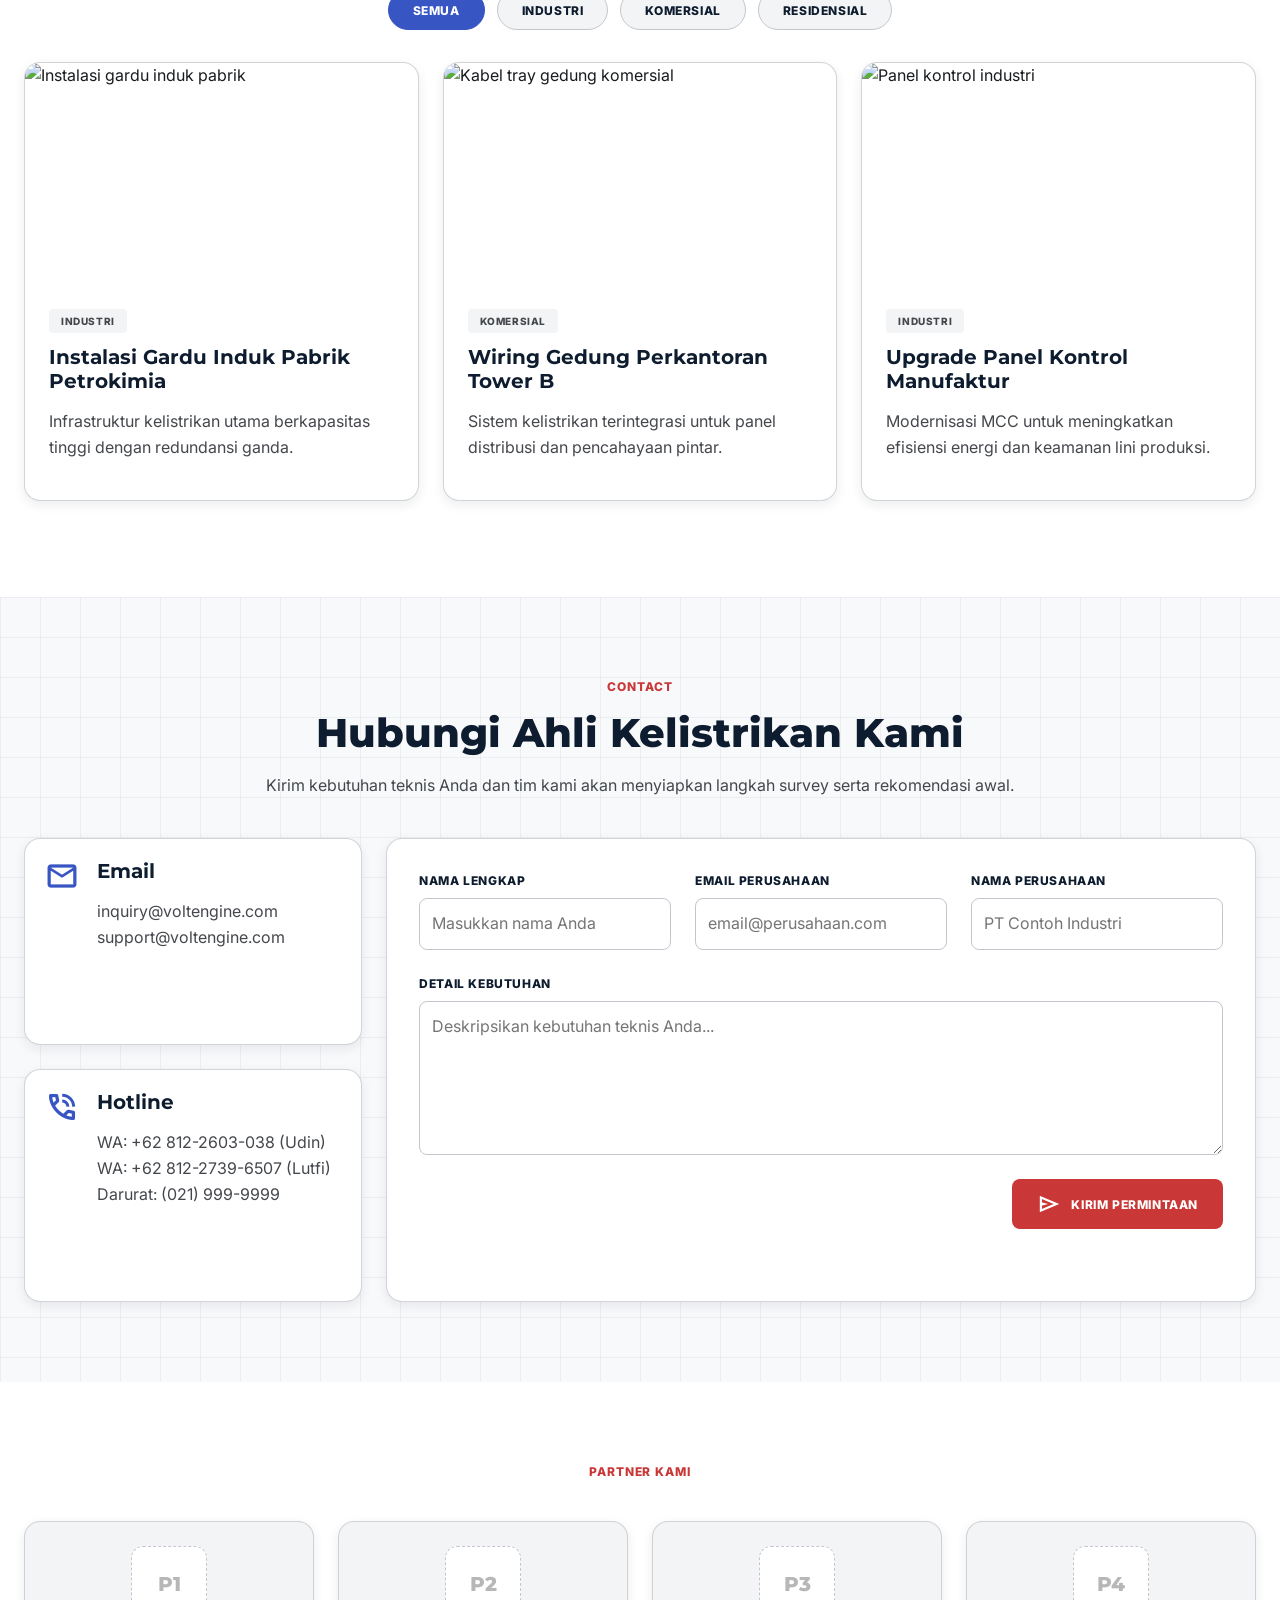
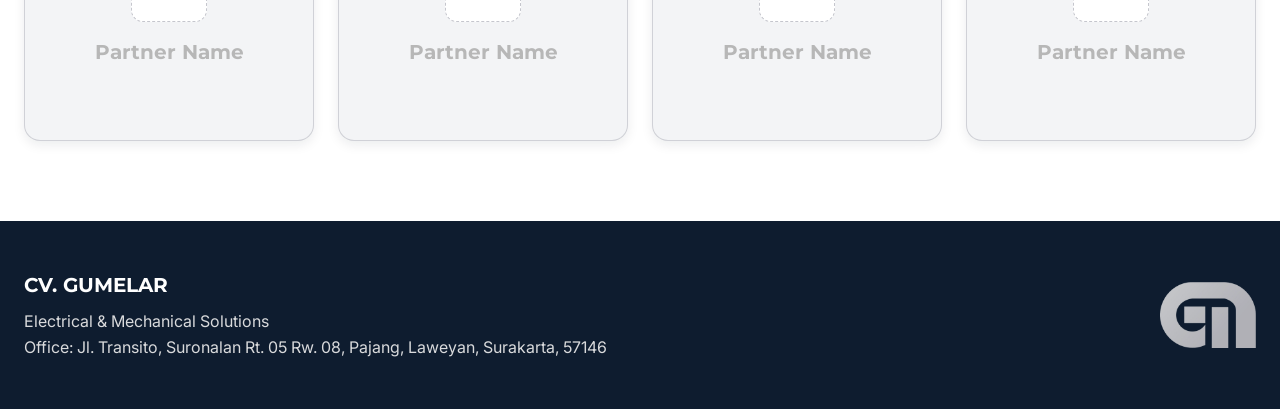
==== commit 3a3c6030: "tomobl kanan" ====
--- a/index.html
+++ b/index.html
@@ -262,7 +262,7 @@
             <span class="material-symbols-outlined">phone_in_talk</span>
             <div>
               <h3>Hotline</h3>
-              <p>WA: +62 812-2603-038 (Udin)<br>WA: +62 812-2739-6507 (Lutfi)<br>Darurat: (021) 555-0199</p>
+              <p>WA: +62 812-2603-038 (Udin)<br>WA: +62 812-2739-6507 (Lutfi)<br>Darurat: (021) 999-9999</p>
             </div>
           </div>
         </aside>
@@ -280,22 +280,12 @@
             <label>
               <span>Nama Perusahaan</span>
               <input type="text" name="company" placeholder="PT Contoh Industri">
-            </label>
-            <!-- <label>
-              <span>Jenis Layanan</span>
-              <select name="service">
-                <option>Konsultasi Desain Sistem</option>
-                <option>Audit Keamanan Kelistrikan</option>
-                <option>Instalasi Industri</option>
-                <option>Perawatan Rutin</option>
-              </select>
-            </label> -->
           </div>
           <label>
             <span>Detail Kebutuhan</span>
             <textarea name="message" rows="5" placeholder="Deskripsikan kebutuhan teknis Anda..." required></textarea>
           </label>
-          <button class="button button-primary" type="submit">
+          <button class="button button-primary form-submit" type="submit">
             <span class="material-symbols-outlined">send</span>
             Kirim Permintaan
           </button>
--- a/styles.css
+++ b/styles.css
@@ -613,6 +613,12 @@
   padding: 32px;
 }
 
+.form-submit {
+  display: flex;
+  width: fit-content;
+  margin-left: auto;
+}
+
 .form-grid {
   display: grid;
   grid-template-columns: repeat(3, 1fr);
@@ -897,6 +903,11 @@
     width: 100%;
   }
 
+  .form-submit {
+    width: fit-content;
+    margin-left: auto;
+  }
+
   .highlights,
   .about,
   .services,
@@ -935,4 +946,4 @@
     align-items: flex-start;
     flex-direction: column;
   }
-}+}
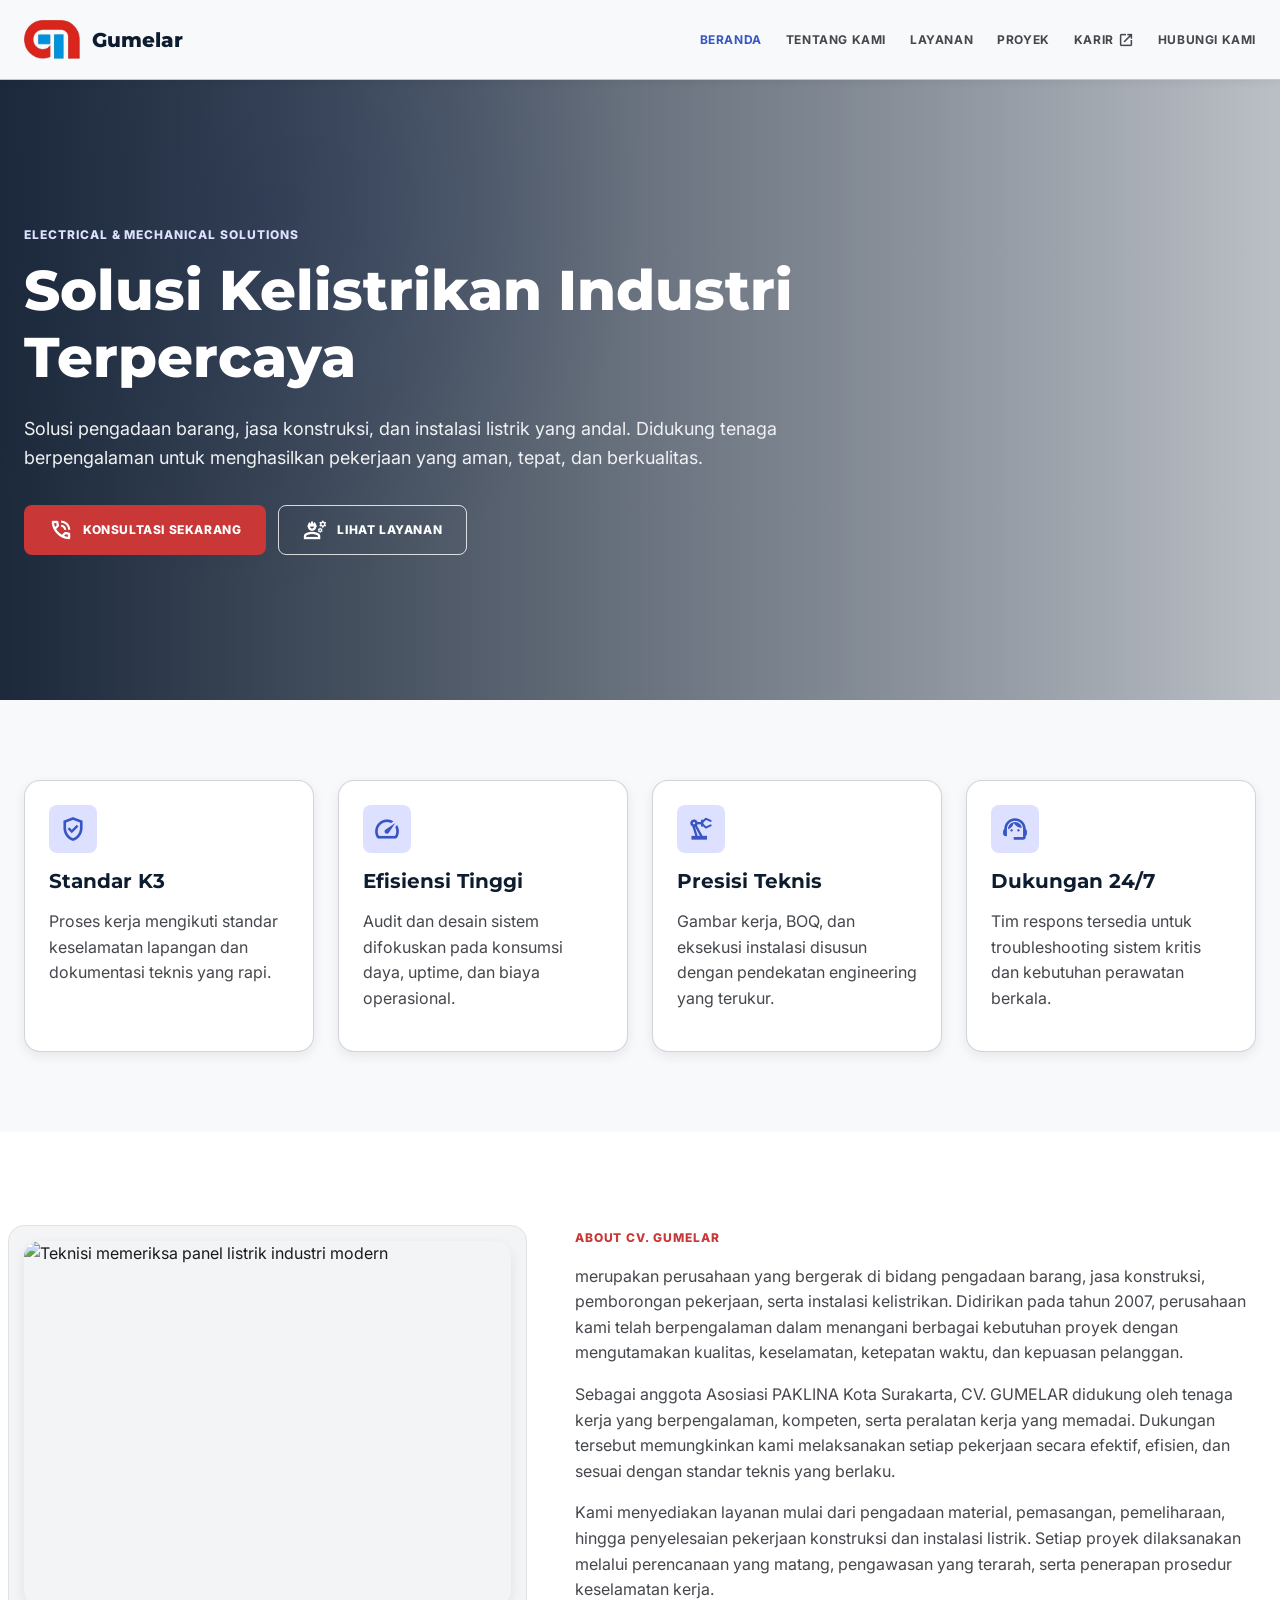
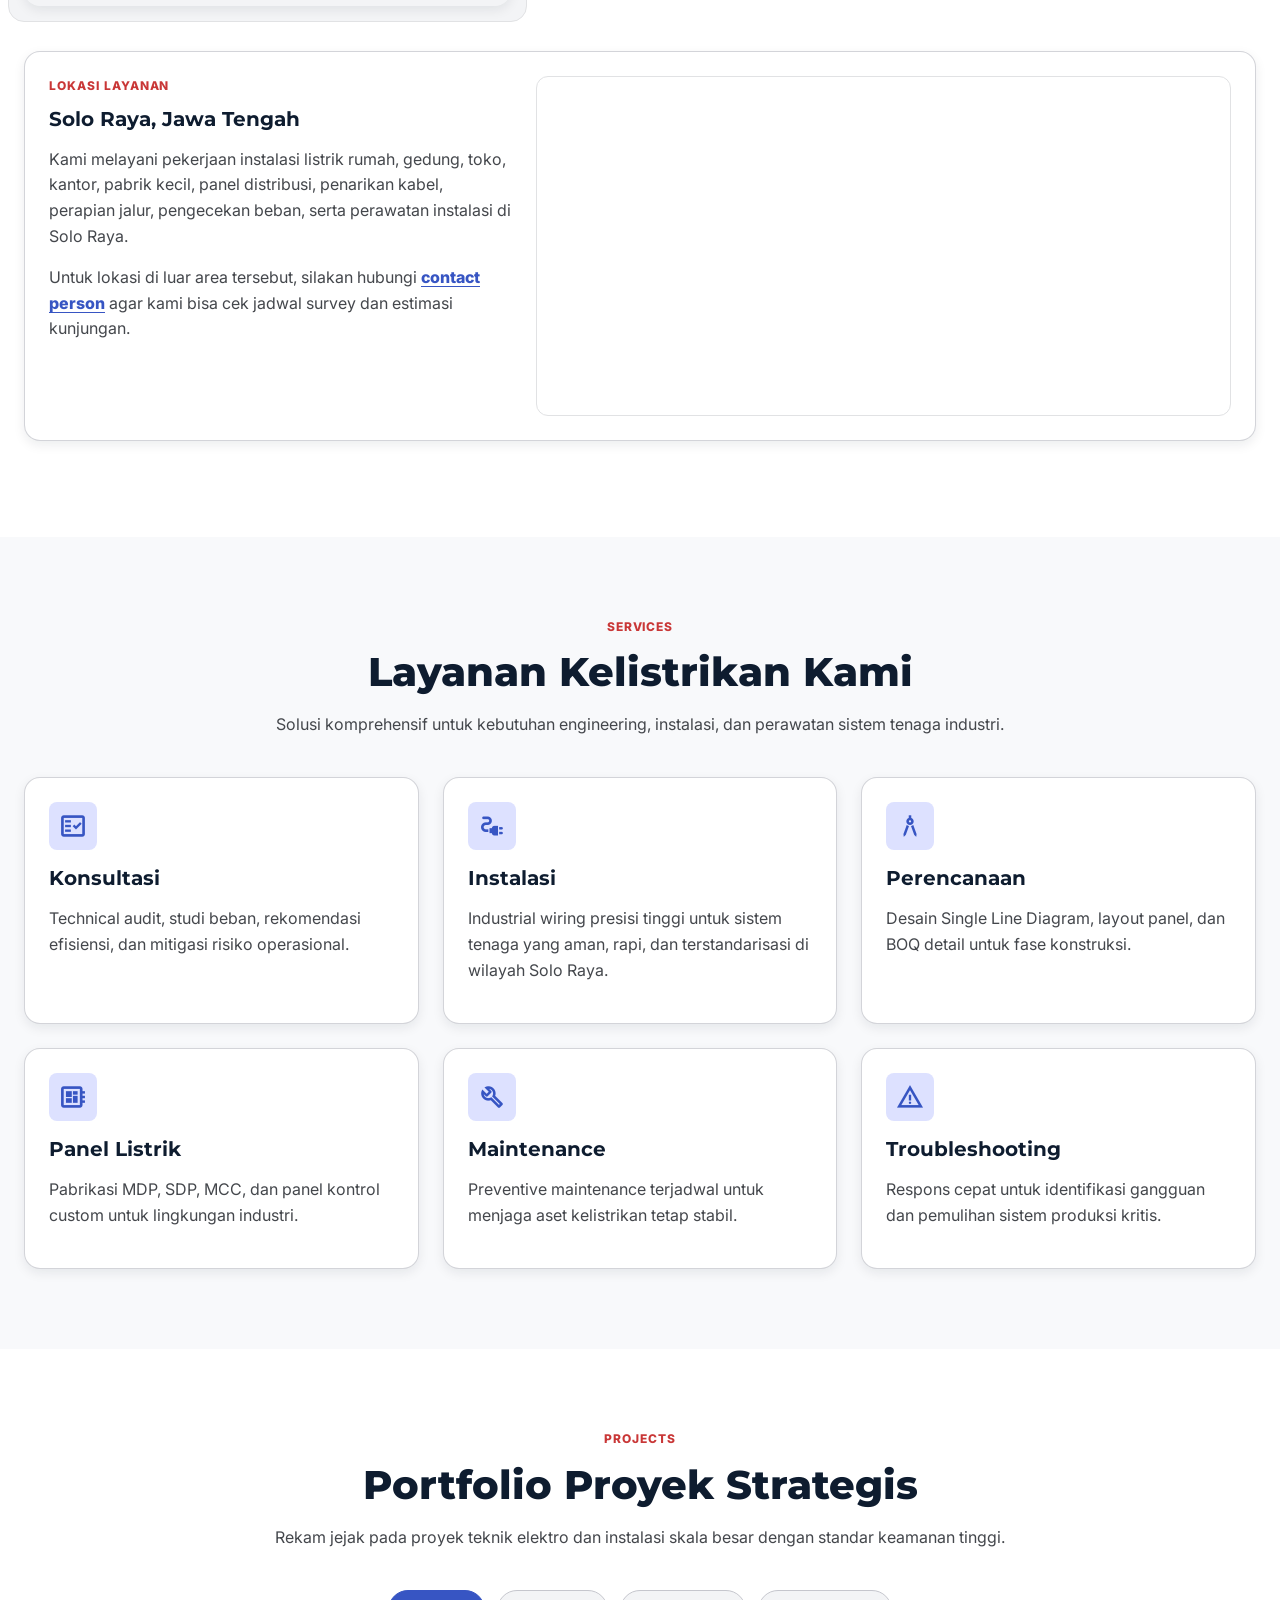
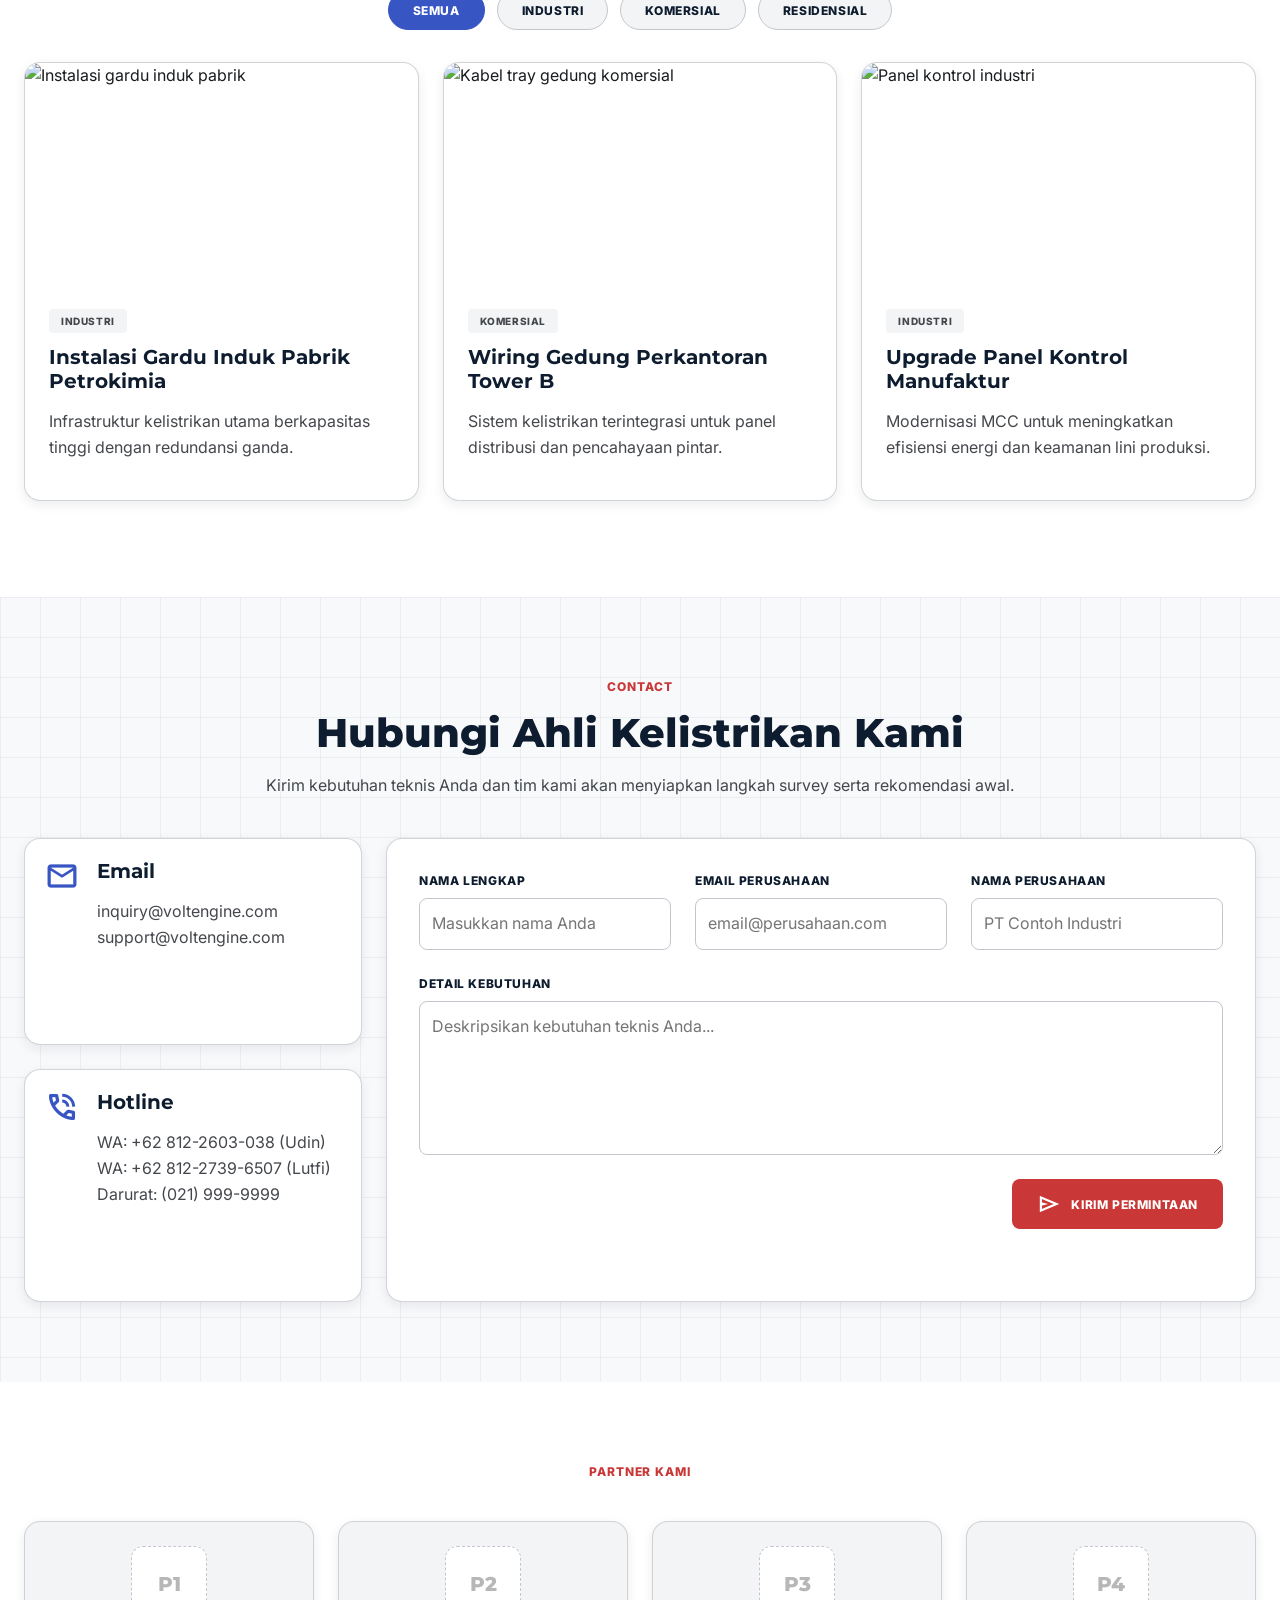
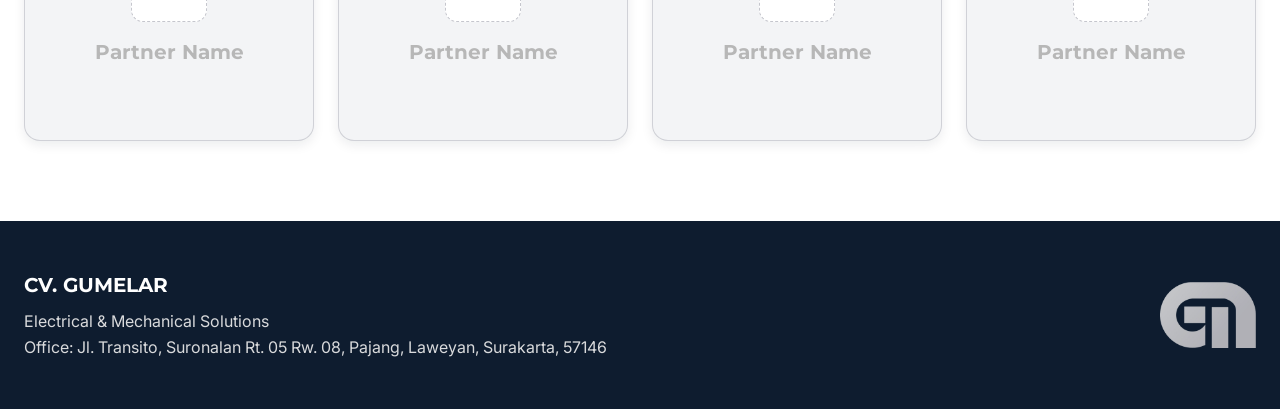
==== commit 0f9f0da7: "add karir" ====
--- a/index.html
+++ b/index.html
@@ -30,6 +30,10 @@
       <a href="#about">Tentang Kami</a>
       <a href="#services">Layanan</a>
       <a href="#projects">Proyek</a>
+      <a class="nav-external" href="karir.html" target="_blank" rel="noopener">
+        <span>Karir</span>
+        <span class="material-symbols-outlined" aria-hidden="true">open_in_new</span>
+      </a>
       <a href="#contact">Hubungi Kami</a>
     </nav>
   </header>
@@ -244,13 +248,6 @@
 
       <div class="container contact-layout">
         <aside class="contact-info">
-          <!-- <div class="info-card">
-            <span class="material-symbols-outlined">location_on</span>
-            <div>
-              <h3>Area Layanan</h3>
-              <p>Solo Raya, Jawa Tengah<br>Surakarta dan kabupaten sekitarnya</p>
-            </div>
-          </div> -->
           <div class="info-card">
             <span class="material-symbols-outlined">mail</span>
             <div>
@@ -339,4 +336,4 @@
   <script src="script.js"></script>
 </body>
 
-</html>+</html>
--- a/styles.css
+++ b/styles.css
@@ -78,6 +78,51 @@
   scroll-margin-top: 88px;
 }
 
+body.popup-open {
+  overflow: hidden;
+}
+
+.development-popup {
+  position: fixed;
+  inset: 0;
+  z-index: 1000;
+  display: grid;
+  place-items: center;
+  padding: 24px;
+  background: rgba(14, 28, 47, 0.58);
+  backdrop-filter: blur(3px);
+}
+
+.development-popup.is-hidden {
+  display: none;
+}
+
+.development-popup-card {
+  width: min(520px, 100%);
+  padding: 32px;
+  border: 1px solid rgba(197, 198, 205, 0.75);
+  border-radius: 16px;
+  background: var(--surface-card);
+  box-shadow: 0 24px 60px rgba(11, 25, 44, 0.28);
+  text-align: center;
+}
+
+.development-popup-card > .material-symbols-outlined {
+  display: grid;
+  width: 56px;
+  height: 56px;
+  margin: 0 auto 16px;
+  place-items: center;
+  border-radius: 12px;
+  background: rgba(201, 55, 55, 0.12);
+  color: var(--red);
+  font-size: 32px;
+}
+
+.development-popup-card p:not(.eyebrow) {
+  color: var(--muted);
+}
+
 .site-header {
   position: sticky;
   top: 0;
@@ -116,12 +161,20 @@
 }
 
 .site-nav a {
+  display: inline-flex;
+  align-items: center;
+  gap: 4px;
   color: var(--muted);
   font-size: 12px;
   font-weight: 700;
   letter-spacing: 0.05em;
   text-transform: uppercase;
   transition: color 0.2s ease;
+}
+
+.site-nav .nav-external .material-symbols-outlined {
+  font-size: 16px;
+  line-height: 1;
 }
 
 .site-nav a:hover,
@@ -226,6 +279,10 @@
   font-size: 18px;
 }
 
+.dark-copy {
+  color: var(--muted);
+}
+
 .hero-actions {
   display: flex;
   flex-wrap: wrap;
@@ -272,10 +329,26 @@
   background: rgba(255, 255, 255, 0.12);
 }
 
+.button-outline {
+  border-color: var(--navy);
+  background: transparent;
+  color: var(--navy);
+}
+
+.button-outline:hover {
+  border-color: var(--red);
+  background: rgba(201, 55, 55, 0.08);
+  color: var(--red);
+}
+
 .highlights,
 .services,
 .contact,
-.partners {
+.partners,
+.career-values,
+.internship,
+.openings,
+.career-cta {
   padding: 80px 0;
 }
 
@@ -692,6 +765,155 @@
   min-height: 340px;
   border: 1px solid var(--surface-line);
   border-radius: 12px;
+}
+
+.career-hero {
+  padding: 96px 0;
+  background:
+    linear-gradient(to right, rgba(14, 28, 47, 0.05) 1px, transparent 1px),
+    linear-gradient(to bottom, rgba(14, 28, 47, 0.05) 1px, transparent 1px),
+    var(--surface-card);
+  background-size: 40px 40px;
+}
+
+.career-hero-grid {
+  display: grid;
+  grid-template-columns: minmax(0, 1.25fr) minmax(320px, 0.75fr);
+  gap: 48px;
+  align-items: center;
+}
+
+.career-hero h1 {
+  color: var(--navy);
+}
+
+.career-panel {
+  display: grid;
+  gap: 16px;
+  padding: 24px;
+  border: 1px solid rgba(197, 198, 205, 0.75);
+  border-radius: 16px;
+  background: var(--surface-card);
+  box-shadow: var(--shadow);
+}
+
+.career-metric {
+  display: grid;
+  grid-template-columns: 80px 1fr;
+  gap: 16px;
+  align-items: center;
+  padding: 16px;
+  border-radius: 12px;
+  background: var(--surface-low);
+}
+
+.career-metric span {
+  color: var(--red);
+  font-family: Montserrat, sans-serif;
+  font-size: 32px;
+  font-weight: 800;
+}
+
+.career-metric p,
+.career-checklist p,
+.job-card p,
+.career-cta-box p {
+  color: var(--muted);
+}
+
+.career-values,
+.openings {
+  background: var(--surface);
+}
+
+.internship,
+.career-cta {
+  background: var(--surface-card);
+}
+
+.career-list {
+  display: flex;
+  flex-wrap: wrap;
+  gap: 10px;
+  margin-top: 24px;
+}
+
+.career-list span,
+.job-tag {
+  padding: 8px 12px;
+  border: 1px solid var(--outline);
+  border-radius: 999px;
+  background: var(--surface-low);
+  color: var(--navy);
+  font-size: 12px;
+  font-weight: 800;
+  letter-spacing: 0.05em;
+  text-transform: uppercase;
+}
+
+.career-checklist,
+.job-card {
+  border: 1px solid rgba(197, 198, 205, 0.75);
+  border-radius: 16px;
+  background: var(--surface-card);
+  box-shadow: var(--shadow);
+}
+
+.career-checklist {
+  padding: 32px;
+}
+
+.career-checklist ul,
+.job-card ul {
+  display: grid;
+  gap: 10px;
+  margin: 18px 0 0;
+  padding-left: 20px;
+  color: var(--muted);
+}
+
+.job-grid {
+  display: grid;
+  grid-template-columns: repeat(3, 1fr);
+  gap: 24px;
+}
+
+.job-card {
+  display: flex;
+  flex-direction: column;
+  justify-content: space-between;
+  min-height: 420px;
+  padding: 24px;
+}
+
+.job-card h3 {
+  margin-top: 16px;
+}
+
+.job-button {
+  width: fit-content;
+  margin-top: 24px;
+}
+
+.career-cta-box {
+  display: flex;
+  align-items: center;
+  justify-content: space-between;
+  gap: 32px;
+  padding: 40px;
+  border-radius: 16px;
+  background: var(--navy);
+  color: var(--white);
+  box-shadow: var(--shadow-hover);
+}
+
+.career-cta-box h2,
+.career-cta-box p {
+  color: var(--white);
+}
+
+.career-cta-box p {
+  opacity: 0.85;
 }
 
 .partners {
@@ -827,7 +1049,8 @@
 
   .feature-grid,
   .card-grid,
-  .project-grid {
+  .project-grid,
+  .job-grid {
     grid-template-columns: repeat(2, 1fr);
   }
 
@@ -838,8 +1061,14 @@
   .split-layout,
   .contact-layout,
   .service-area,
-  .map-panel {
+  .map-panel,
+  .career-hero-grid {
     grid-template-columns: 1fr;
+  }
+
+  .career-cta-box {
+    align-items: flex-start;
+    flex-direction: column;
   }
 
   .area-list {
@@ -913,19 +1142,36 @@
   .services,
   .projects,
   .contact,
-  .partners {
+  .partners,
+  .career-hero,
+  .career-values,
+  .internship,
+  .openings,
+  .career-cta {
     padding: 56px 0;
   }
 
   .feature-grid,
   .card-grid,
   .project-grid,
+  .job-grid,
   .partner-grid,
   .form-grid,
   .values-grid,
   .process,
   .service-area,
-  .map-panel {
+  .map-panel,
+  .career-hero-grid {
+    grid-template-columns: 1fr;
+  }
+
+  .career-panel,
+  .career-checklist,
+  .career-cta-box {
+    padding: 24px;
+  }
+
+  .career-metric {
     grid-template-columns: 1fr;
   }
 
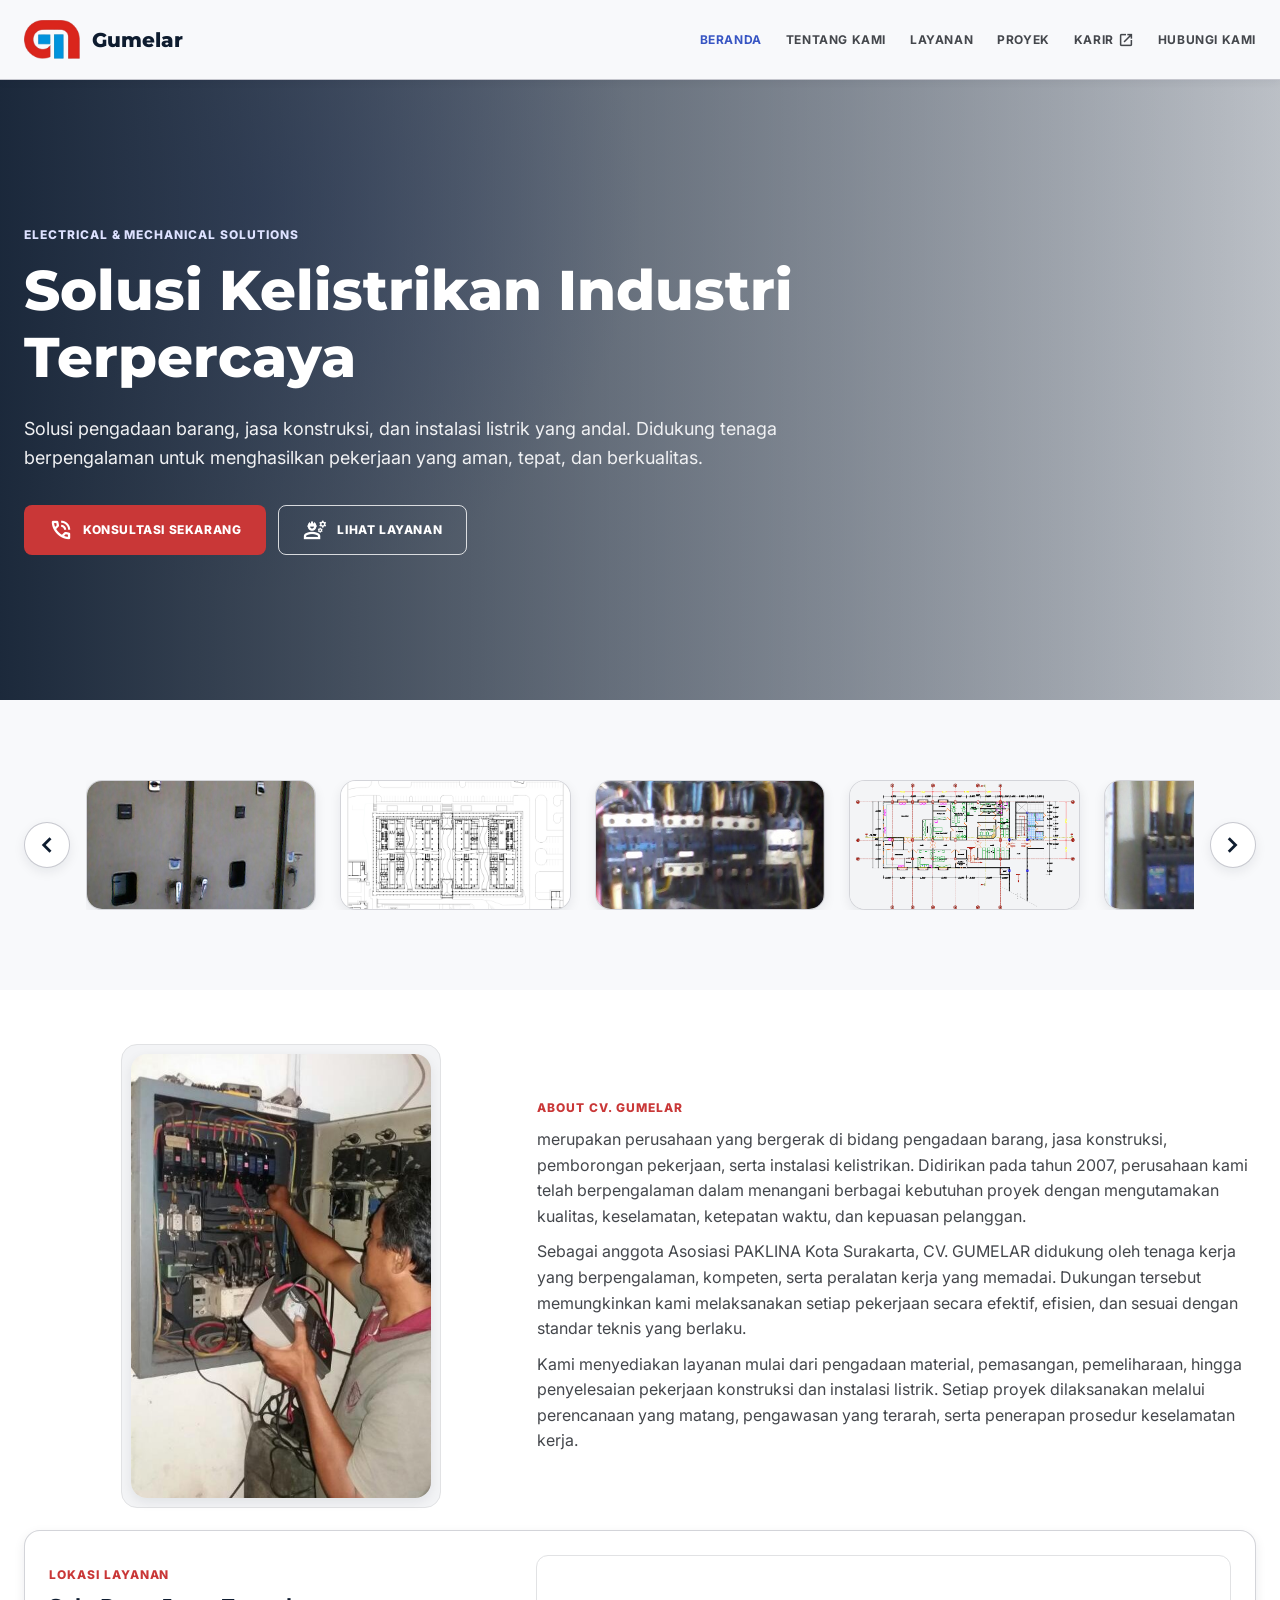
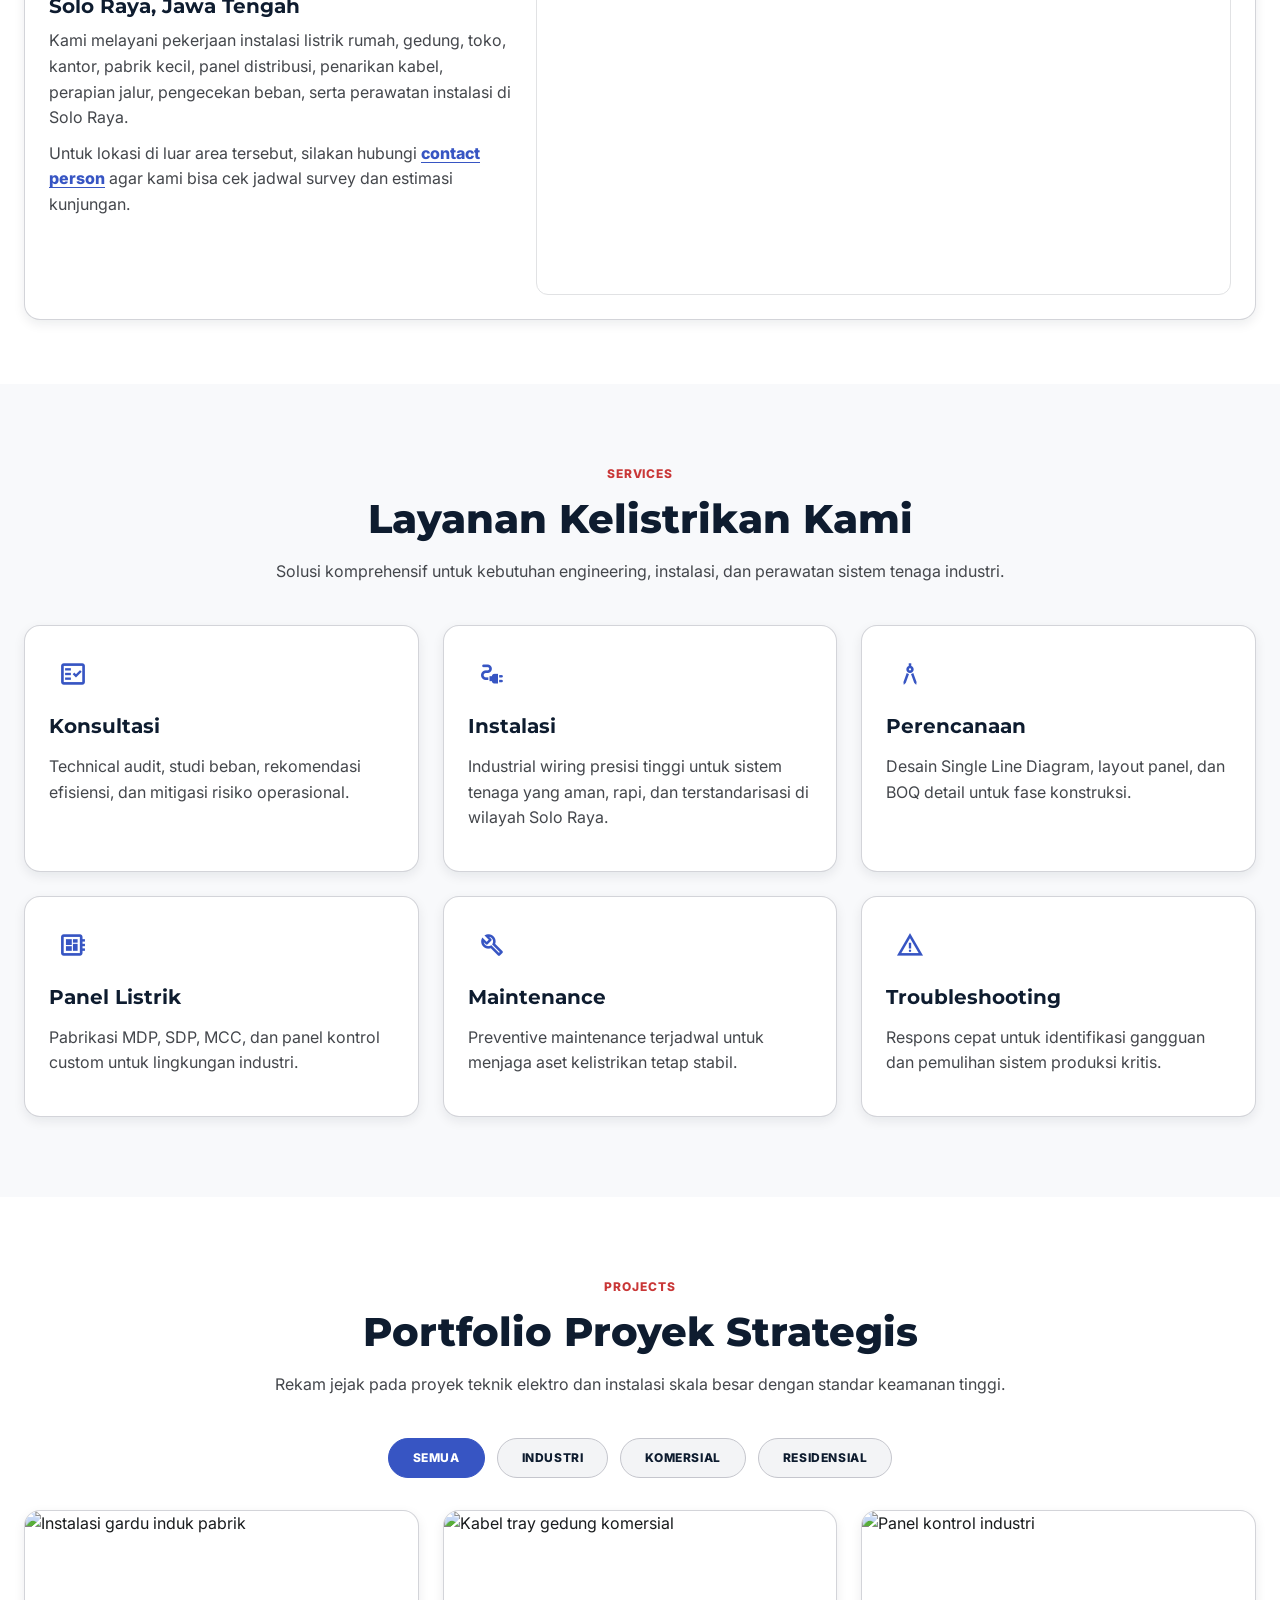
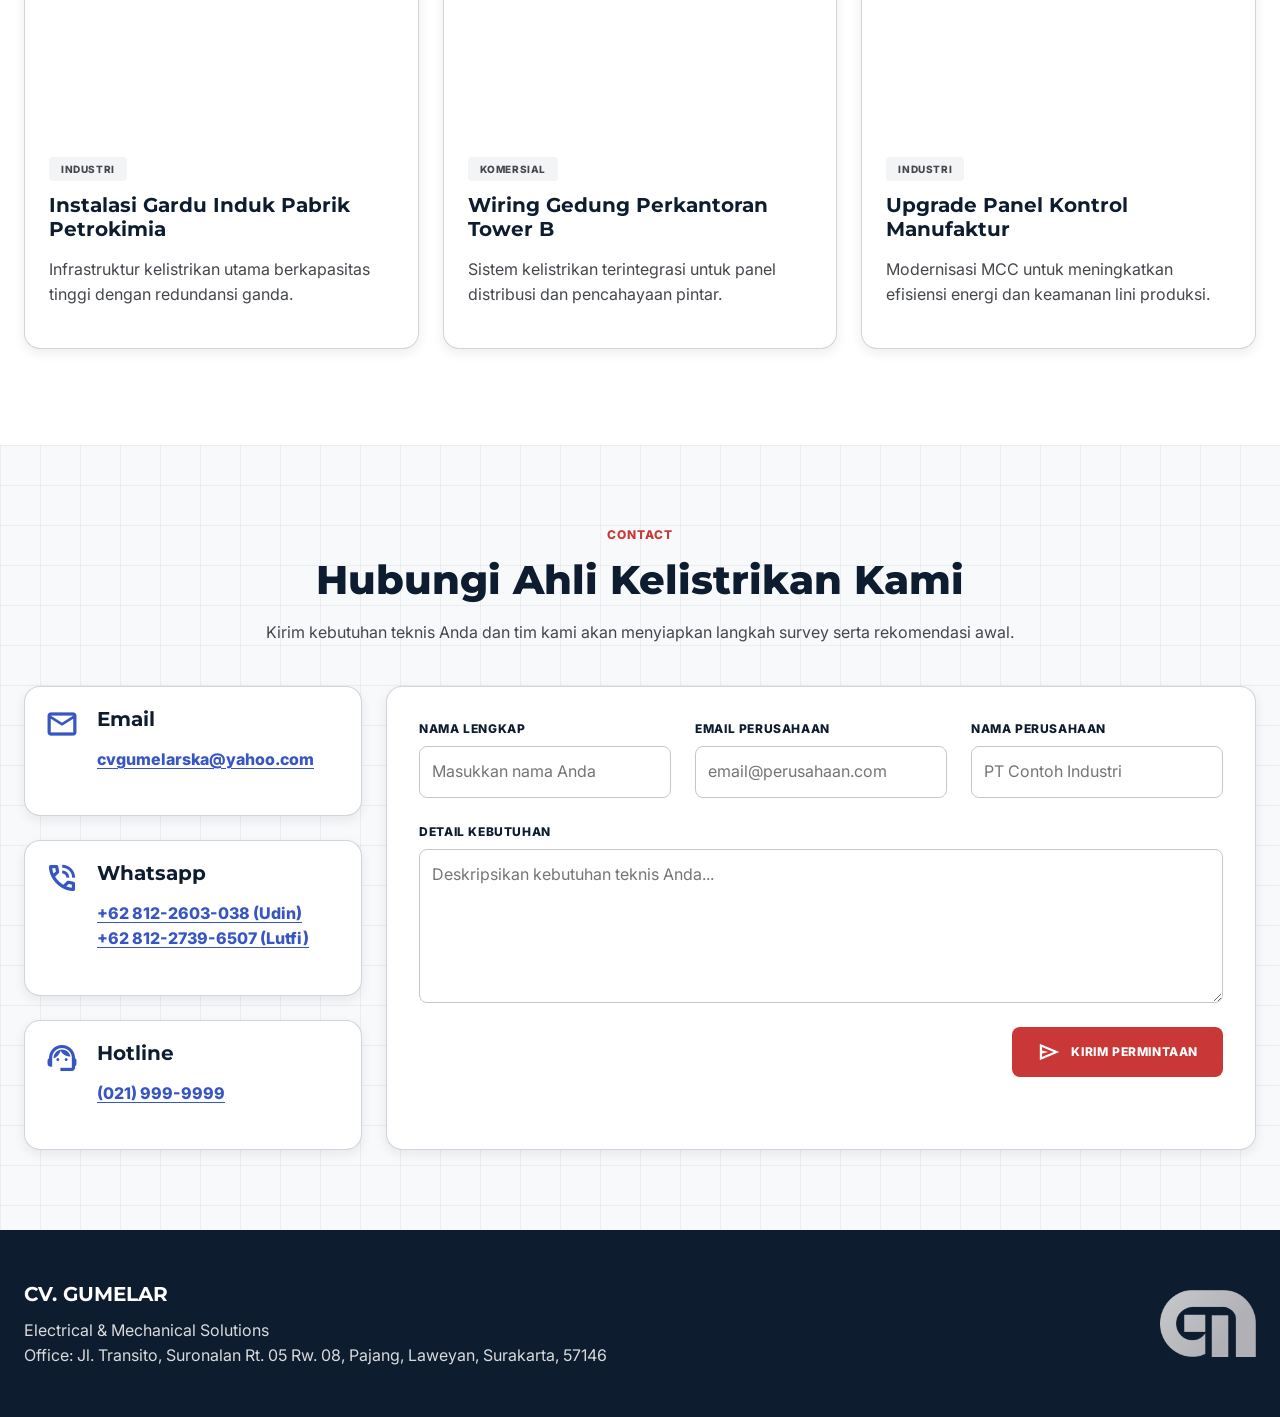
==== commit f0233b68: "add photo for showcase" ====
--- a/index.html
+++ b/index.html
@@ -63,36 +63,69 @@
     </section>
 
     <section class="section highlights" aria-label="Keunggulan utama">
-      <div class="container feature-grid">
-        <article class="feature-card">
-          <span class="material-symbols-outlined">verified_user</span>
-          <h3>Standar K3</h3>
-          <p>Proses kerja mengikuti standar keselamatan lapangan dan dokumentasi teknis yang rapi.</p>
-        </article>
-        <article class="feature-card">
-          <span class="material-symbols-outlined">speed</span>
-          <h3>Efisiensi Tinggi</h3>
-          <p>Audit dan desain sistem difokuskan pada konsumsi daya, uptime, dan biaya operasional.</p>
-        </article>
-        <article class="feature-card">
-          <span class="material-symbols-outlined">precision_manufacturing</span>
-          <h3>Presisi Teknis</h3>
-          <p>Gambar kerja, BOQ, dan eksekusi instalasi disusun dengan pendekatan engineering yang terukur.</p>
-        </article>
-        <article class="feature-card">
-          <span class="material-symbols-outlined">support_agent</span>
-          <h3>Dukungan 24/7</h3>
-          <p>Tim respons tersedia untuk troubleshooting sistem kritis dan kebutuhan perawatan berkala.</p>
-        </article>
+      <div class="container sample-carousel" data-sample-carousel>
+        <button class="sample-nav sample-nav-prev" type="button" aria-label="Gambar sebelumnya" data-sample-prev>
+          <span class="material-symbols-outlined" aria-hidden="true">chevron_left</span>
+        </button>
+        <div class="sample-showcase" aria-label="Showcase sample pekerjaan">
+          <div class="sample-track" data-sample-track>
+            <article class="sample-card photo-card">
+              <img class="photo-panel" src="assets/samples/Photo_Panel_01.jpg" alt="Showcase panel listrik sample 1">
+            </article>
+            <article class="sample-card diagram-card">
+              <img src="assets/samples/diagram_01.png" alt="Diagram sample kelistrikan 1">
+            </article>
+            <article class="sample-card photo-card">
+              <img class="photo-panel" src="assets/samples/Photo_Panel_02.jpg" alt="Showcase panel listrik sample 2">
+            </article>
+            <article class="sample-card diagram-card">
+              <img src="assets/samples/diagram_02.png" alt="Diagram sample kelistrikan 2">
+            </article>
+            <article class="sample-card photo-card">
+              <img class="photo-panel" src="assets/samples/Photo_Panel_03.jpg" alt="Showcase panel listrik sample 3">
+            </article>
+            <article class="sample-card diagram-card">
+              <img src="assets/samples/diagram_03.png" alt="Diagram sample kelistrikan 3">
+            </article>
+            <article class="sample-card photo-card">
+              <img class="photo-panel" src="assets/samples/Photo_Panel_04.jpg" alt="Showcase panel listrik sample 4">
+            </article>
+            <article class="sample-card diagram-card">
+              <img src="assets/samples/diagram_04.png" alt="Diagram sample kelistrikan 4">
+            </article>
+            <article class="sample-card photo-card">
+              <img class="photo-panel" src="assets/samples/Photo_Panel_05.jpg" alt="Showcase panel listrik sample 5">
+            </article>
+            <article class="sample-card diagram-card">
+              <img src="assets/samples/diagram_05.png" alt="Diagram sample kelistrikan 5">
+            </article>
+            <article class="sample-card photo-card">
+              <img class="photo-panel" src="assets/samples/Photo_Panel_06.jpg" alt="Showcase panel listrik sample 6">
+            </article>
+            <article class="sample-card photo-card">
+              <img class="photo-panel" src="assets/samples/Photo_Panel_07.jpg" alt="Showcase panel listrik sample 7">
+            </article>
+            <article class="sample-card photo-card">
+              <img class="photo-panel" src="assets/samples/Photo_Panel_08.jpg" alt="Showcase panel listrik sample 8">
+            </article>
+            <article class="sample-card photo-card">
+              <img class="photo-panel" src="assets/samples/Photo_Panel_09.jpg" alt="Showcase panel listrik sample 9">
+            </article>
+            <article class="sample-card photo-card">
+              <img class="photo-panel" src="assets/samples/Photo_Panel_10.jpg" alt="Showcase panel listrik sample 10">
+            </article>
+          </div>
+        </div>
+        <button class="sample-nav sample-nav-next" type="button" aria-label="Gambar berikutnya" data-sample-next>
+          <span class="material-symbols-outlined" aria-hidden="true">chevron_right</span>
+        </button>
       </div>
     </section>
 
     <section class="section about" id="about">
       <div class="container split-layout">
         <div class="image-panel">
-          <img
-            src="https://lh3.googleusercontent.com/aida-public/[base64]"
-            alt="Teknisi memeriksa panel listrik industri modern">
+          <img src="assets/profile.jpg" alt="Profil CV. Gumelar">
         </div>
         <div>
           <p class="eyebrow dark">About CV. GUMELAR</p>
@@ -252,14 +285,23 @@
             <span class="material-symbols-outlined">mail</span>
             <div>
               <h3>Email</h3>
-              <p>inquiry@voltengine.com<br>support@voltengine.com</p>
+              <p><a class="inline-link" href="mailto:cvgumelarska@yahoo.com">cvgumelarska@yahoo.com</a></p>
             </div>
           </div>
           <div class="info-card">
             <span class="material-symbols-outlined">phone_in_talk</span>
             <div>
+              <h3>Whatsapp</h3>
+              <p><a class="inline-link" href="https://wa.me/628122603038" target="_blank" rel="noopener">+62
+                  812-2603-038 (Udin)</a><br><a class="inline-link" href="https://wa.me/6281227396507" target="_blank"
+                  rel="noopener">+62 812-2739-6507 (Lutfi)</a></p>
+            </div>
+          </div>
+          <div class="info-card">
+            <span class="material-symbols-outlined">support_agent</span>
+            <div>
               <h3>Hotline</h3>
-              <p>WA: +62 812-2603-038 (Udin)<br>WA: +62 812-2739-6507 (Lutfi)<br>Darurat: (021) 999-9999</p>
+              <p><a class="inline-link" href="tel:0219999999">(021) 999-9999</a></p>
             </div>
           </div>
         </aside>
@@ -292,7 +334,7 @@
 
     </section>
 
-    <section class="section partners" id="partners">
+    <!-- <section class="section partners" id="partners">
       <div class="container section-heading">
         <p class="eyebrow dark">Partner Kami</p>
       </div>
@@ -315,7 +357,7 @@
           <h3 class="partner-name">Partner Name</h3>
         </article>
       </div>
-    </section>
+    </section> -->
   </main>
 
   <footer class="site-footer">
@@ -336,4 +378,4 @@
   <script src="script.js"></script>
 </body>
 
-</html>
+</html>
--- a/styles.css
+++ b/styles.css
@@ -107,7 +107,7 @@
   text-align: center;
 }
 
-.development-popup-card > .material-symbols-outlined {
+.development-popup-card>.material-symbols-outlined {
   display: grid;
   width: 56px;
   height: 56px;
@@ -390,7 +390,7 @@
   position: absolute;
   inset: 0 auto 0 0;
   width: 4px;
-  background: var(--blue);
+  background: var(--red);
   content: "";
   opacity: 0;
   transition: opacity 0.2s ease;
@@ -408,6 +408,78 @@
   padding: 24px;
 }
 
+.sample-carousel {
+  position: relative;
+  display: flex;
+  align-items: center;
+  gap: 16px;
+}
+
+.sample-showcase {
+  flex: 1;
+  overflow: hidden;
+}
+
+.sample-track {
+  display: flex;
+  gap: var(--gutter);
+  transition: transform 0.38s ease;
+  will-change: transform;
+}
+
+.sample-nav {
+  z-index: 1;
+  display: grid;
+  width: 46px;
+  height: 46px;
+  flex: 0 0 auto;
+  place-items: center;
+  border: 1px solid rgba(197, 198, 205, 0.95);
+  border-radius: 50%;
+  background: var(--surface-card);
+  color: var(--navy);
+  box-shadow: var(--shadow);
+  cursor: pointer;
+  transition: border-color 0.2s ease, color 0.2s ease, transform 0.2s ease, box-shadow 0.2s ease;
+}
+
+.sample-nav:hover {
+  border-color: var(--blue);
+  color: var(--blue);
+  box-shadow: var(--shadow-hover);
+  transform: translateY(-1px);
+}
+
+.sample-nav .material-symbols-outlined {
+  font-size: 30px;
+}
+
+.sample-card {
+  position: relative;
+  flex: 0 0 clamp(180px, 18vw, 240px);
+  aspect-ratio: 16 / 9;
+  overflow: hidden;
+  border: 1px solid rgba(197, 198, 205, 0.75);
+  border-radius: 16px;
+  background: var(--surface-card);
+  box-shadow: var(--shadow);
+}
+
+.sample-card img {
+  width: 100%;
+  height: 100%;
+  object-fit: cover;
+  background: var(--surface-low);
+}
+
+.sample-card.photo-card img {
+  transform: rotate(90deg) scale(1.78);
+}
+
+.sample-card.diagram-card img {
+  object-fit: cover;
+}
+
 .feature-card .material-symbols-outlined,
 .service-card .material-symbols-outlined {
   display: grid;
@@ -416,7 +488,7 @@
   margin-bottom: 16px;
   place-items: center;
   border-radius: 8px;
-  background: var(--blue-soft);
+  /* background: var(--blue-soft); */
   color: var(--blue);
   font-size: 28px;
 }
@@ -432,24 +504,26 @@
 }
 
 .about {
-  padding: 96px 0;
+  padding: 64px 0;
   background: var(--surface-card);
 }
 
 .split-layout {
   display: grid;
   grid-template-columns: minmax(0, 5fr) minmax(0, 7fr);
-  gap: 64px;
+  gap: 0px;
   align-items: center;
 }
 
 .image-panel {
   position: relative;
+  width: min(100%, 300px);
+  margin: 0 auto;
 }
 
 .image-panel::before {
   position: absolute;
-  inset: -16px;
+  inset: -10px;
   z-index: 0;
   border: 1px solid var(--surface-line);
   border-radius: 16px;
@@ -461,10 +535,13 @@
   position: relative;
   z-index: 1;
   width: 100%;
-  aspect-ratio: 4 / 3;
+  height: auto;
   border-radius: 16px;
-  object-fit: cover;
   box-shadow: var(--shadow);
+}
+
+.about p {
+  margin: 10px 0;
 }
 
 .values-grid {
@@ -1132,6 +1209,23 @@
     width: 100%;
   }
 
+  .sample-carousel {
+    gap: 10px;
+  }
+
+  .sample-nav {
+    width: 38px;
+    height: 38px;
+  }
+
+  .sample-nav .material-symbols-outlined {
+    font-size: 26px;
+  }
+
+  .sample-card {
+    flex-basis: min(220px, 62vw);
+  }
+
   .form-submit {
     width: fit-content;
     margin-left: auto;
@@ -1192,4 +1286,4 @@
     align-items: flex-start;
     flex-direction: column;
   }
-}
+}
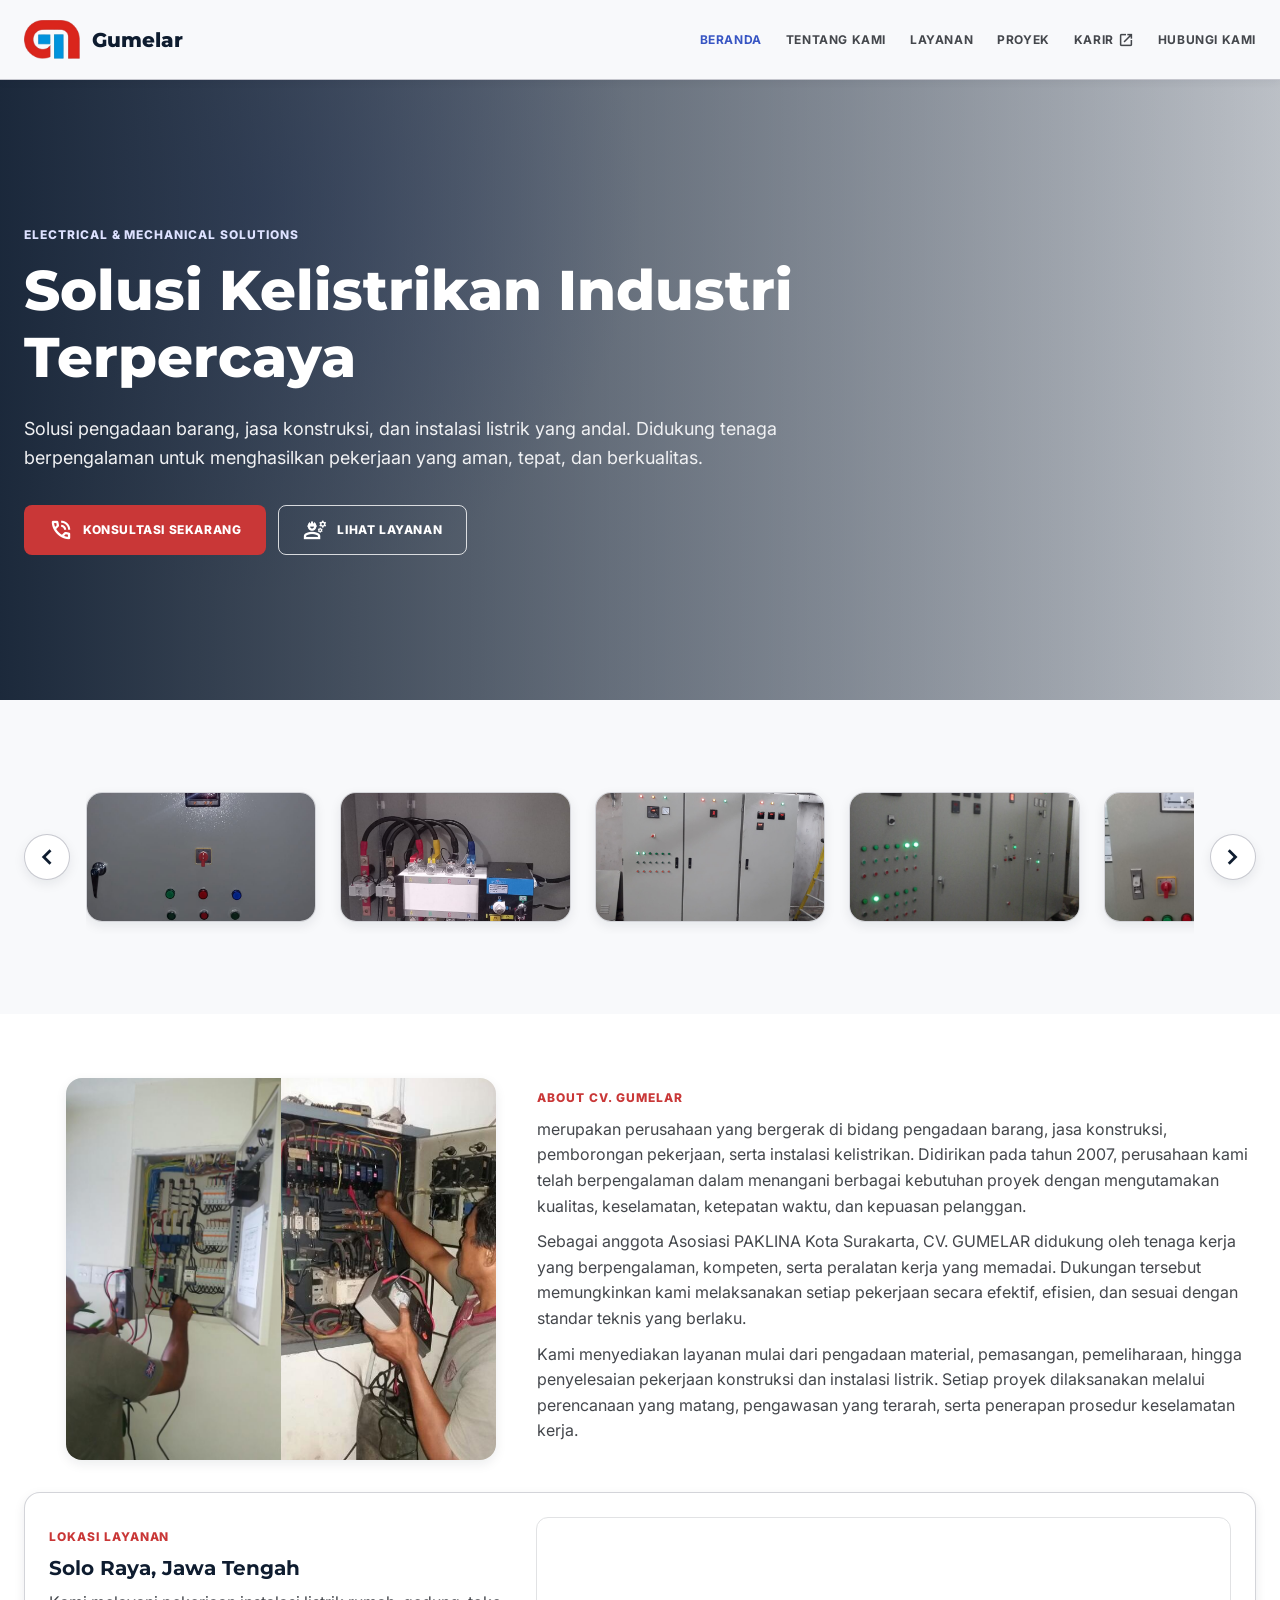
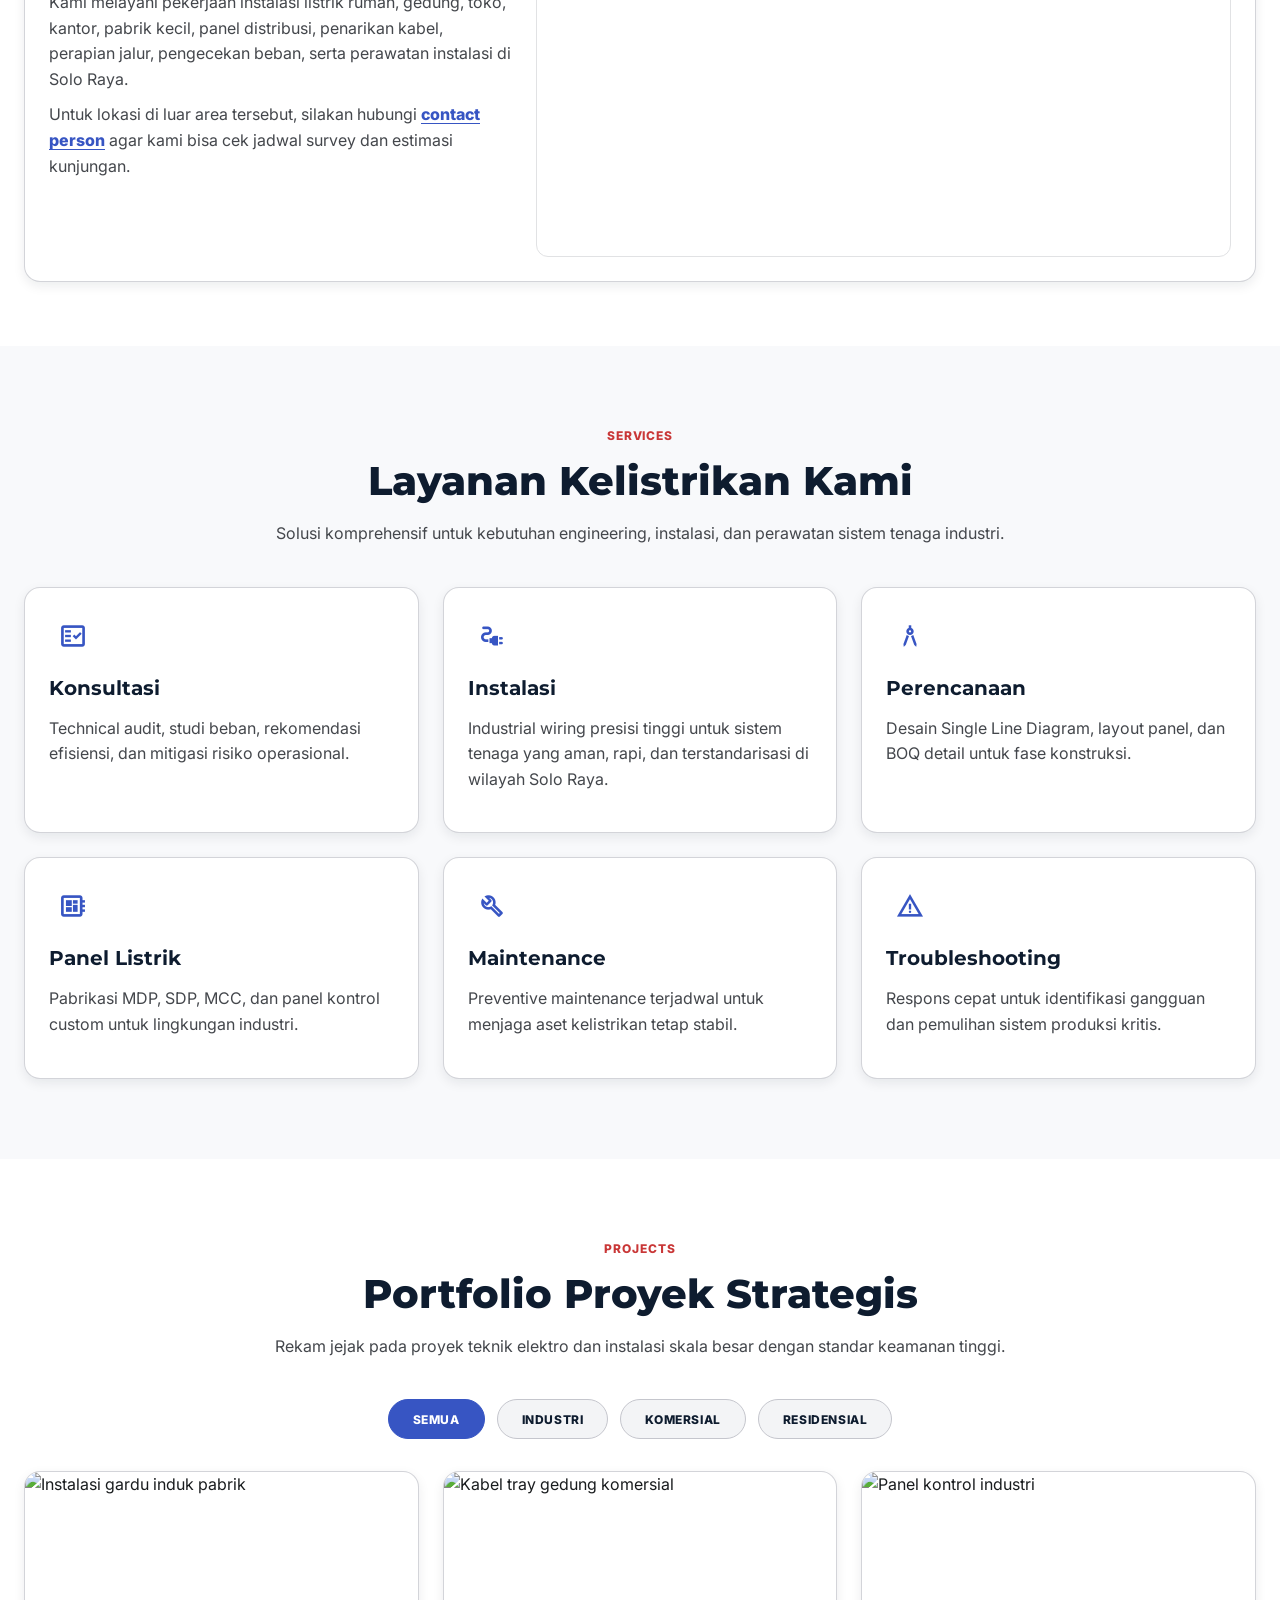
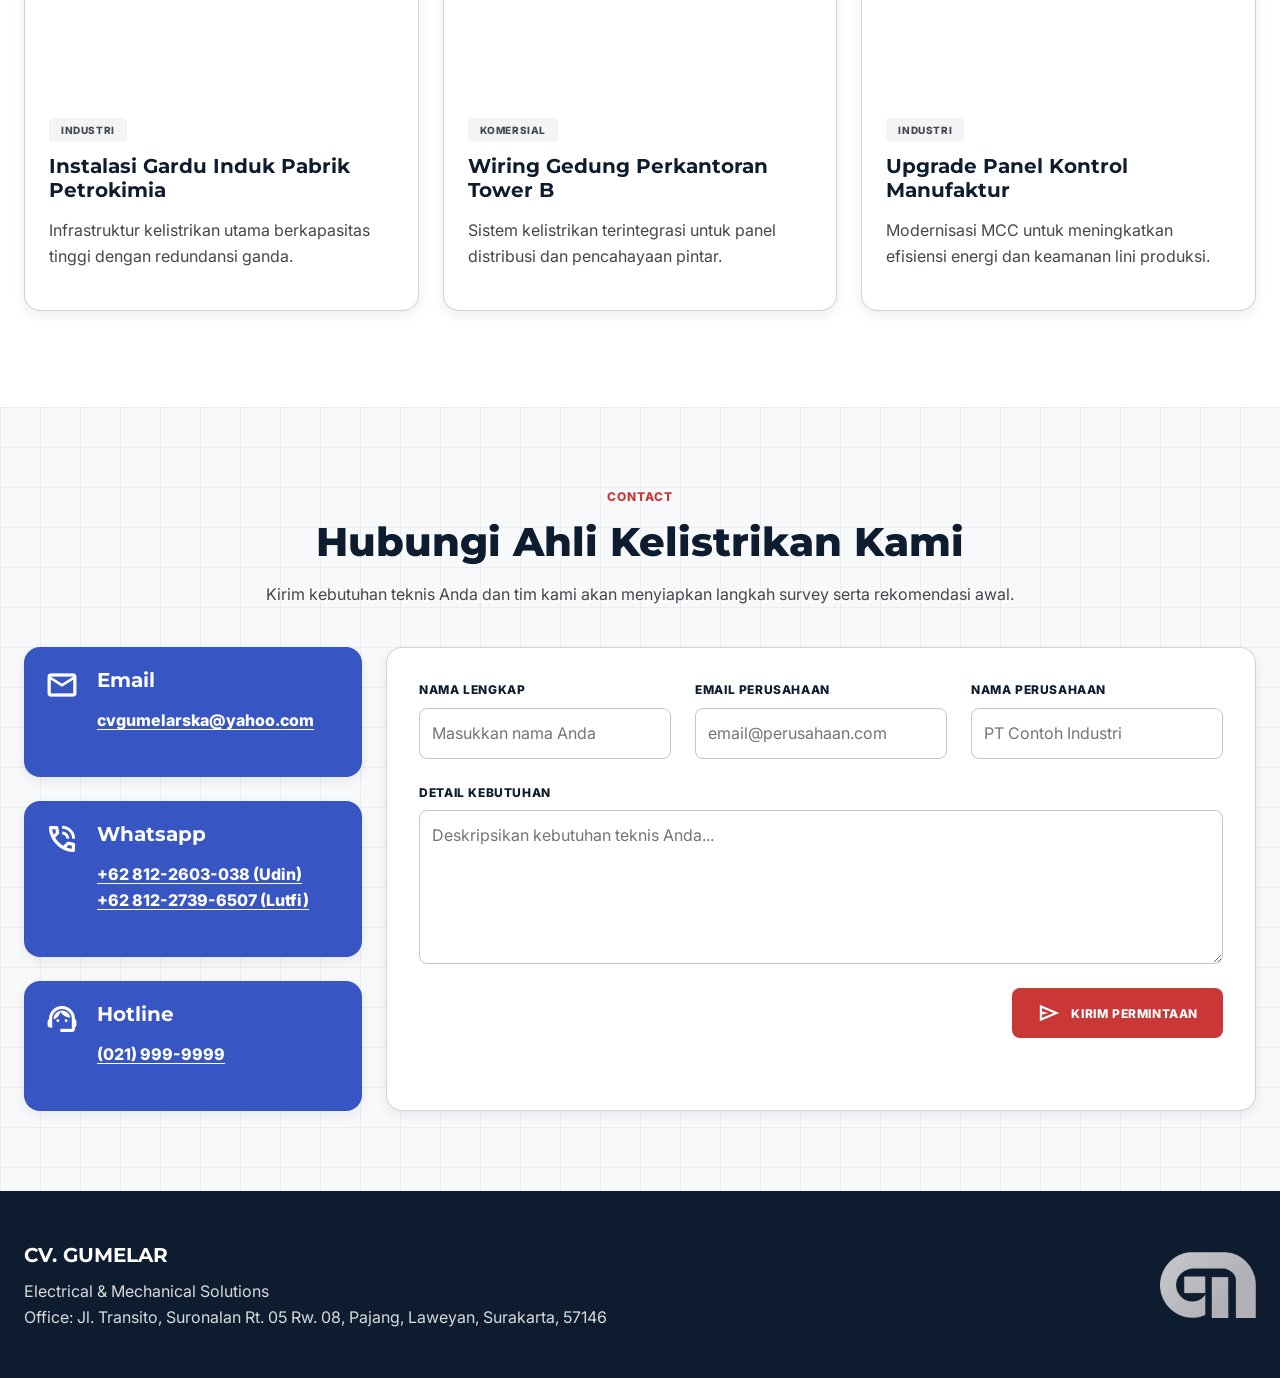
==== commit 08bbca5c: "ganti gambar sample" ====
--- a/index.html
+++ b/index.html
@@ -72,48 +72,45 @@
             <article class="sample-card photo-card">
               <img class="photo-panel" src="assets/samples/Photo_Panel_01.jpg" alt="Showcase panel listrik sample 1">
             </article>
+            <article class="sample-card photo-card">
+              <img class="photo-panel" src="assets/samples/Photo_Panel_02.jpg" alt="Showcase panel listrik sample 2">
+            </article>
+            <article class="sample-card photo-card">
+              <img class="photo-panel" src="assets/samples/Photo_Panel_03.jpg" alt="Showcase panel listrik sample 3">
+            </article>
+            <article class="sample-card photo-card">
+              <img class="photo-panel" src="assets/samples/Photo_Panel_04.jpg" alt="Showcase panel listrik sample 4">
+            </article>
+            <article class="sample-card photo-card">
+              <img class="photo-panel" src="assets/samples/Photo_Panel_05.jpg" alt="Showcase panel listrik sample 5">
+            </article>
+            <article class="sample-card photo-card">
+              <img class="photo-panel" src="assets/samples/Photo_Panel_06.jpg" alt="Showcase panel listrik sample 6">
+            </article>
+            <article class="sample-card photo-card">
+              <img class="photo-panel" src="assets/samples/Photo_Panel_07.jpg" alt="Showcase panel listrik sample 7">
+            </article>
+            <article class="sample-card photo-card">
+              <img class="photo-panel" src="assets/samples/Photo_Panel_08.jpg" alt="Showcase panel listrik sample 8">
+            </article>
             <article class="sample-card diagram-card">
               <img src="assets/samples/diagram_01.png" alt="Diagram sample kelistrikan 1">
             </article>
-            <article class="sample-card photo-card">
-              <img class="photo-panel" src="assets/samples/Photo_Panel_02.jpg" alt="Showcase panel listrik sample 2">
-            </article>
             <article class="sample-card diagram-card">
               <img src="assets/samples/diagram_02.png" alt="Diagram sample kelistrikan 2">
             </article>
-            <article class="sample-card photo-card">
-              <img class="photo-panel" src="assets/samples/Photo_Panel_03.jpg" alt="Showcase panel listrik sample 3">
-            </article>
             <article class="sample-card diagram-card">
               <img src="assets/samples/diagram_03.png" alt="Diagram sample kelistrikan 3">
             </article>
-            <article class="sample-card photo-card">
-              <img class="photo-panel" src="assets/samples/Photo_Panel_04.jpg" alt="Showcase panel listrik sample 4">
-            </article>
             <article class="sample-card diagram-card">
               <img src="assets/samples/diagram_04.png" alt="Diagram sample kelistrikan 4">
             </article>
-            <article class="sample-card photo-card">
-              <img class="photo-panel" src="assets/samples/Photo_Panel_05.jpg" alt="Showcase panel listrik sample 5">
-            </article>
-            <article class="sample-card diagram-card">
-              <img src="assets/samples/diagram_05.png" alt="Diagram sample kelistrikan 5">
-            </article>
-            <article class="sample-card photo-card">
-              <img class="photo-panel" src="assets/samples/Photo_Panel_06.jpg" alt="Showcase panel listrik sample 6">
-            </article>
-            <article class="sample-card photo-card">
-              <img class="photo-panel" src="assets/samples/Photo_Panel_07.jpg" alt="Showcase panel listrik sample 7">
-            </article>
-            <article class="sample-card photo-card">
-              <img class="photo-panel" src="assets/samples/Photo_Panel_08.jpg" alt="Showcase panel listrik sample 8">
-            </article>
-            <article class="sample-card photo-card">
+            <!-- <article class="sample-card photo-card">
               <img class="photo-panel" src="assets/samples/Photo_Panel_09.jpg" alt="Showcase panel listrik sample 9">
             </article>
             <article class="sample-card photo-card">
               <img class="photo-panel" src="assets/samples/Photo_Panel_10.jpg" alt="Showcase panel listrik sample 10">
-            </article>
+            </article> -->
           </div>
         </div>
         <button class="sample-nav sample-nav-next" type="button" aria-label="Gambar berikutnya" data-sample-next>
@@ -124,7 +121,8 @@
 
     <section class="section about" id="about">
       <div class="container split-layout">
-        <div class="image-panel">
+        <div class="image-panel image-panel-duo">
+          <img src="assets/profile_2.jpg" alt="Profil tambahan CV. Gumelar">
           <img src="assets/profile.jpg" alt="Profil CV. Gumelar">
         </div>
         <div>
--- a/styles.css
+++ b/styles.css
@@ -78,7 +78,8 @@
   scroll-margin-top: 88px;
 }
 
-body.popup-open {
+body.popup-open,
+body.sample-lightbox-open {
   overflow: hidden;
 }
 
@@ -418,6 +419,7 @@
 .sample-showcase {
   flex: 1;
   overflow: hidden;
+  padding: 12px 0;
 }
 
 .sample-track {
@@ -463,6 +465,15 @@
   border-radius: 16px;
   background: var(--surface-card);
   box-shadow: var(--shadow);
+  cursor: zoom-in;
+  transition: border-color 0.2s ease, box-shadow 0.2s ease, transform 0.2s ease;
+}
+
+.sample-card:hover {
+  z-index: 2;
+  border-color: var(--blue);
+  box-shadow: var(--shadow-hover);
+  transform: scale(1.03);
 }
 
 .sample-card img {
@@ -473,11 +484,65 @@
 }
 
 .sample-card.photo-card img {
-  transform: rotate(90deg) scale(1.78);
+  transform: none;
 }
 
 .sample-card.diagram-card img {
   object-fit: cover;
+}
+
+.sample-lightbox {
+  position: fixed;
+  inset: 0;
+  z-index: 1000;
+  display: none;
+  place-items: center;
+  padding: 32px;
+  background: rgba(14, 28, 47, 0.78);
+  backdrop-filter: blur(4px);
+}
+
+.sample-lightbox.is-open {
+  display: grid;
+}
+
+.sample-lightbox-panel {
+  position: relative;
+  display: grid;
+  width: min(1100px, 100%);
+  max-height: calc(100vh - 64px);
+  place-items: center;
+}
+
+.sample-lightbox-image {
+  display: block;
+  max-width: 100%;
+  max-height: calc(100vh - 96px);
+  border: 1px solid rgba(255, 255, 255, 0.28);
+  border-radius: 12px;
+  background: var(--surface-card);
+  box-shadow: 0 24px 72px rgba(0, 0, 0, 0.34);
+  object-fit: contain;
+}
+
+.sample-lightbox-close {
+  position: absolute;
+  top: -18px;
+  right: -18px;
+  display: grid;
+  width: 44px;
+  height: 44px;
+  place-items: center;
+  border: 1px solid rgba(255, 255, 255, 0.4);
+  border-radius: 50%;
+  background: var(--surface-card);
+  color: var(--navy);
+  box-shadow: var(--shadow-hover);
+  cursor: pointer;
+}
+
+.sample-lightbox-close .material-symbols-outlined {
+  font-size: 26px;
 }
 
 .feature-card .material-symbols-outlined,
@@ -512,20 +577,29 @@
   display: grid;
   grid-template-columns: minmax(0, 5fr) minmax(0, 7fr);
   gap: 0px;
-  align-items: center;
+  align-items: stretch;
 }
 
 .image-panel {
   position: relative;
   width: min(100%, 300px);
+  height: 100%;
   margin: 0 auto;
+}
+
+.image-panel-duo {
+  display: grid;
+  grid-template-columns: repeat(2, minmax(0, 1fr));
+  width: min(100%, 430px);
+  overflow: hidden;
+  border-radius: 16px;
+  box-shadow: var(--shadow);
 }
 
 .image-panel::before {
   position: absolute;
-  inset: -10px;
+  inset: 0;
   z-index: 0;
-  border: 1px solid var(--surface-line);
   border-radius: 16px;
   background: var(--surface-low);
   content: "";
@@ -535,9 +609,9 @@
   position: relative;
   z-index: 1;
   width: 100%;
-  height: auto;
-  border-radius: 16px;
-  box-shadow: var(--shadow);
+  height: 100%;
+  border-radius: 0;
+  object-fit: cover;
 }
 
 .about p {
@@ -754,9 +828,30 @@
   padding: 20px;
 }
 
+.contact-info .info-card {
+  border-color: rgba(55, 85, 195, 0.35);
+  background: var(--blue);
+  color: var(--white);
+}
+
+.contact-info .info-card::before {
+  background: var(--white);
+}
+
 .info-card .material-symbols-outlined {
   color: var(--blue);
   font-size: 34px;
+}
+
+.contact-info .info-card .material-symbols-outlined,
+.contact-info .info-card h3,
+.contact-info .info-card p,
+.contact-info .info-card .inline-link {
+  color: var(--white);
+}
+
+.contact-info .info-card .inline-link:hover {
+  color: var(--blue-soft);
 }
 
 .contact-form {
@@ -1148,6 +1243,22 @@
     flex-direction: column;
   }
 
+  .image-panel {
+    height: auto;
+  }
+
+  .image-panel img {
+    height: auto;
+  }
+
+  .image-panel-duo {
+    height: min(420px, 90vw);
+  }
+
+  .image-panel-duo img {
+    height: 100%;
+  }
+
   .area-list {
     justify-content: flex-start;
   }
@@ -1286,4 +1397,4 @@
     align-items: flex-start;
     flex-direction: column;
   }
-}+}
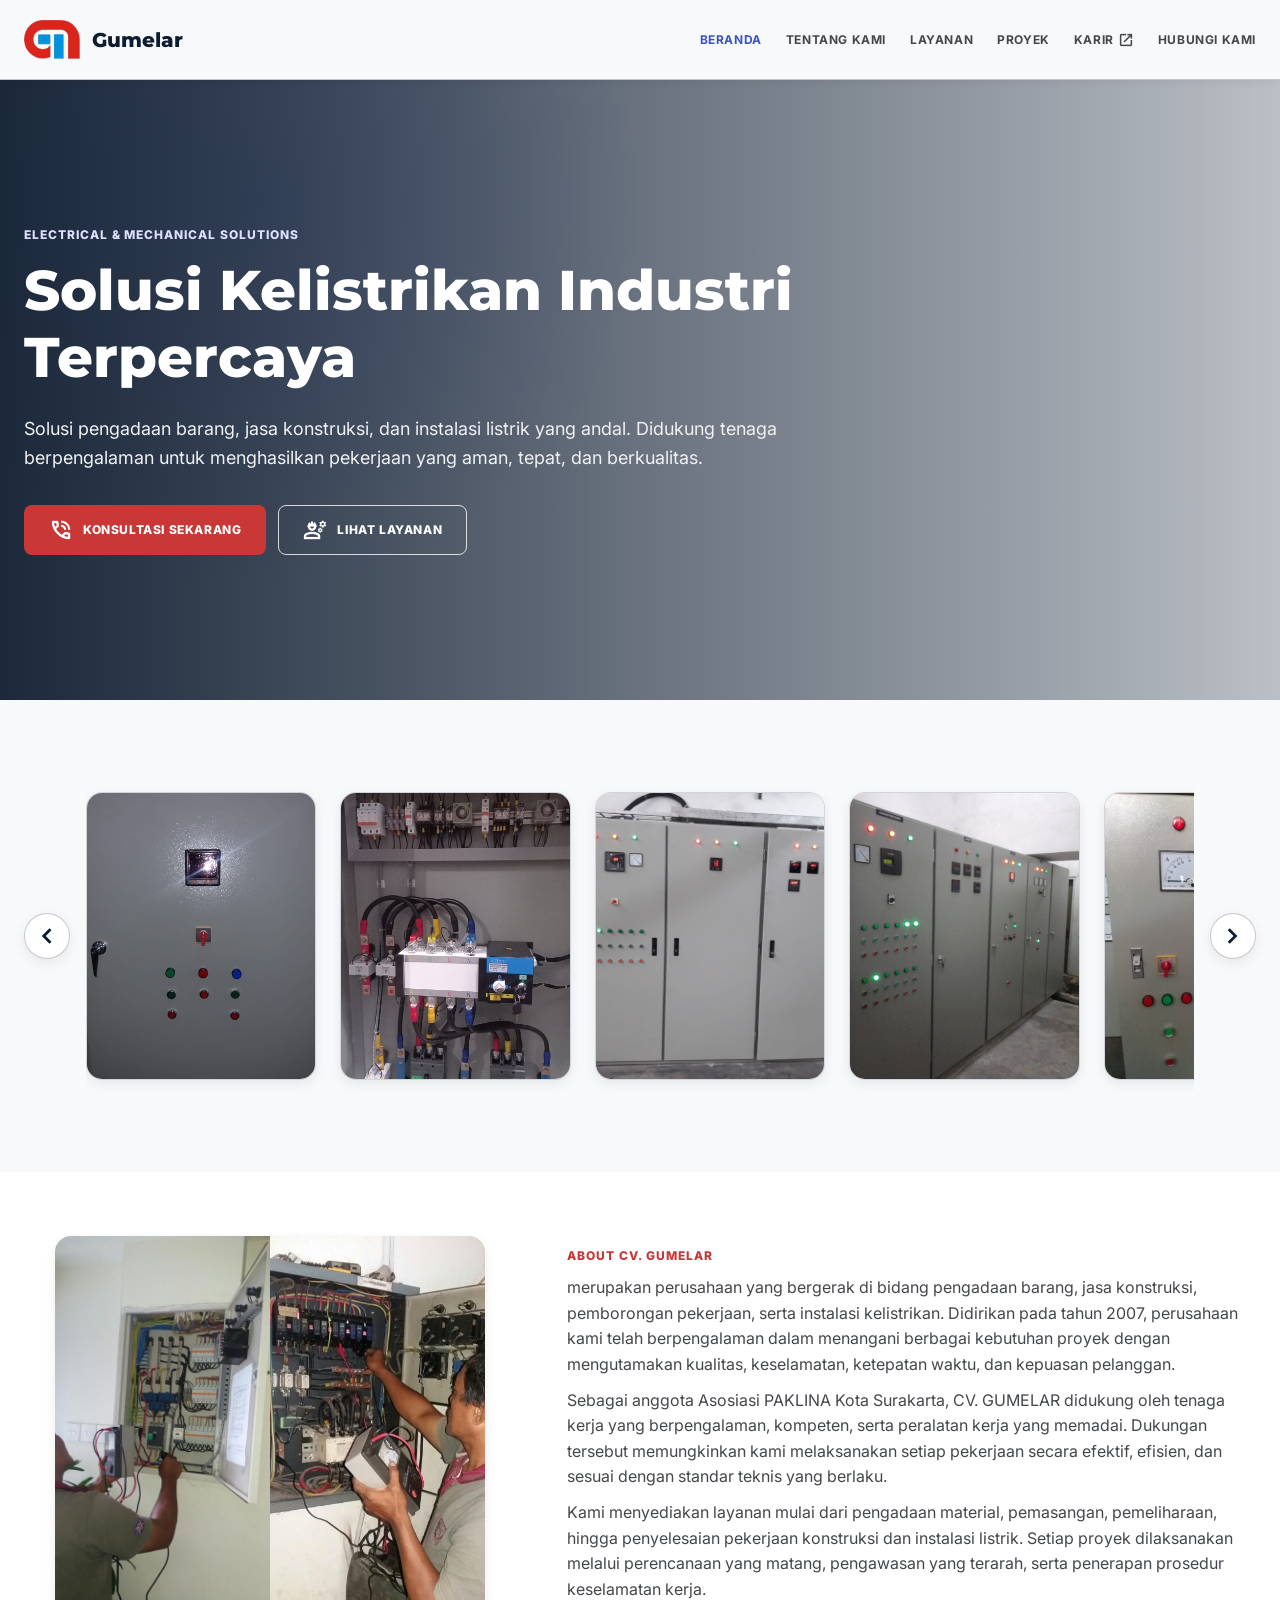
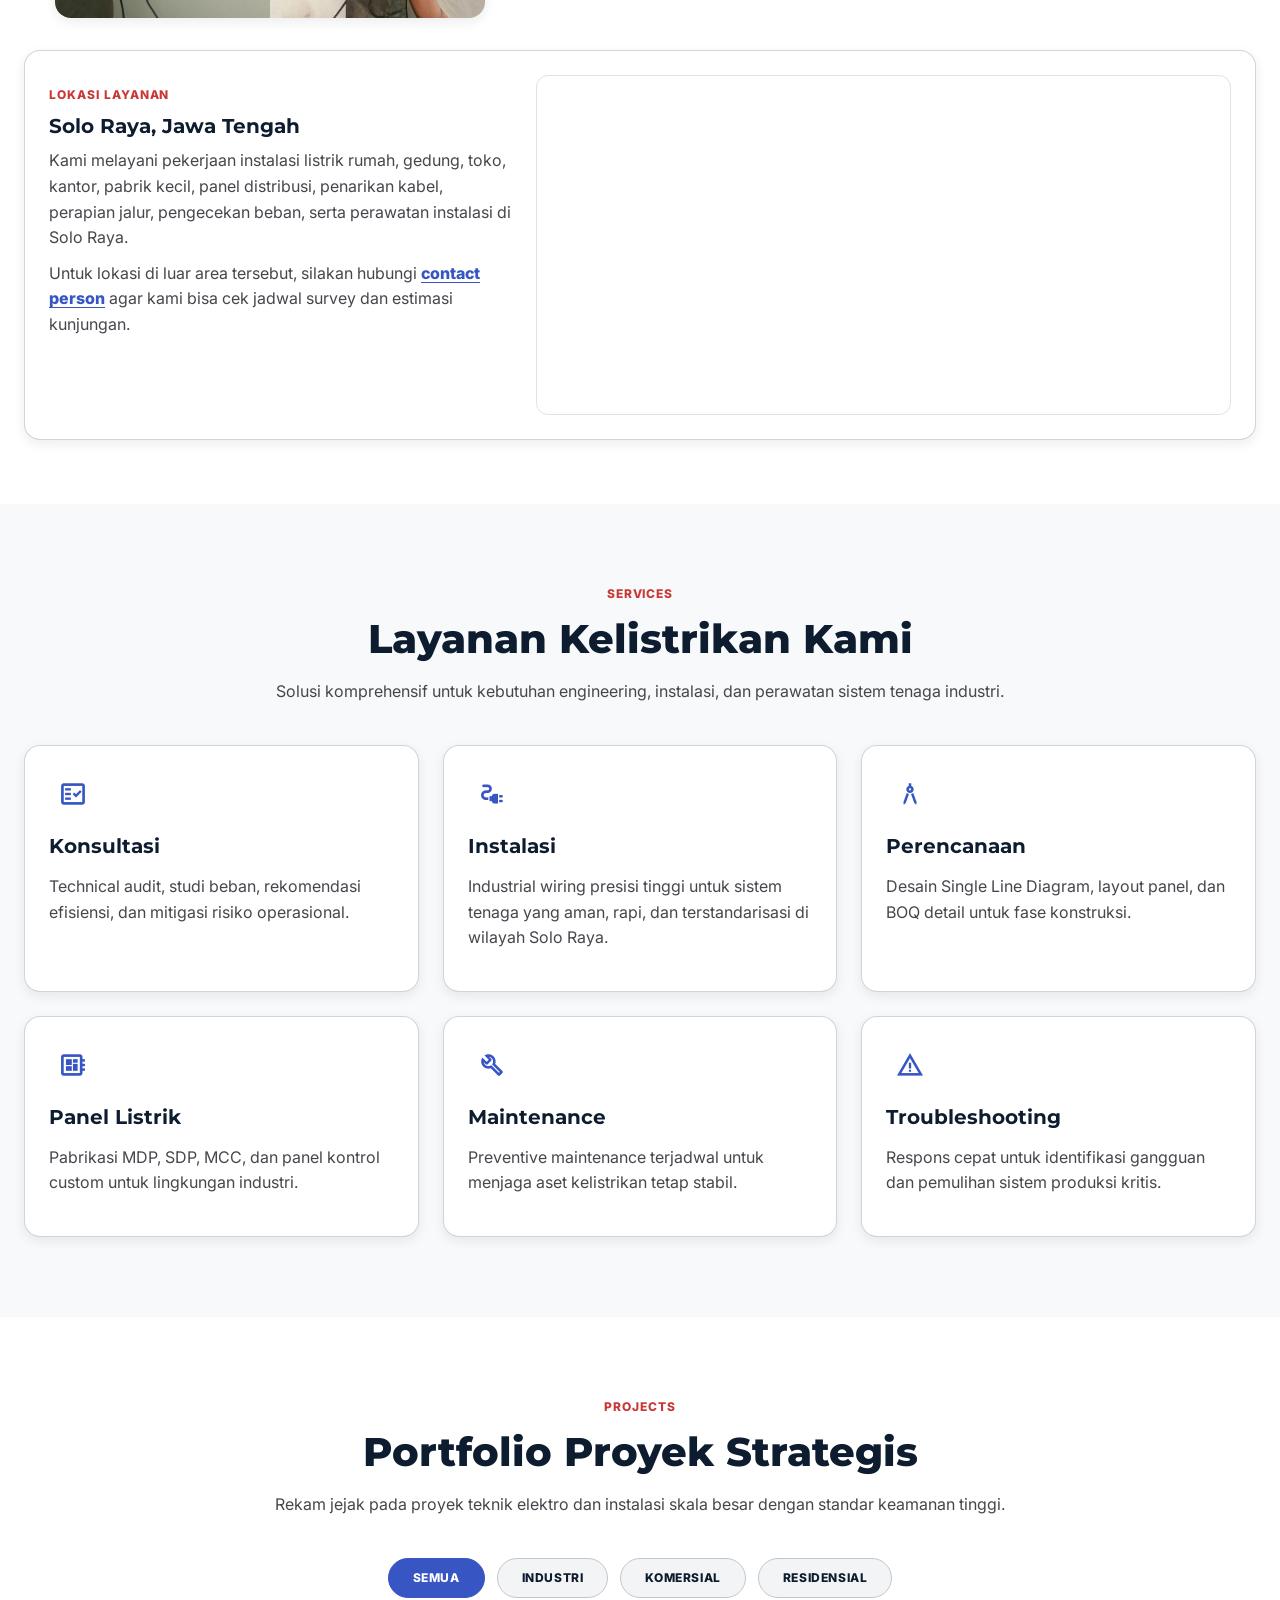
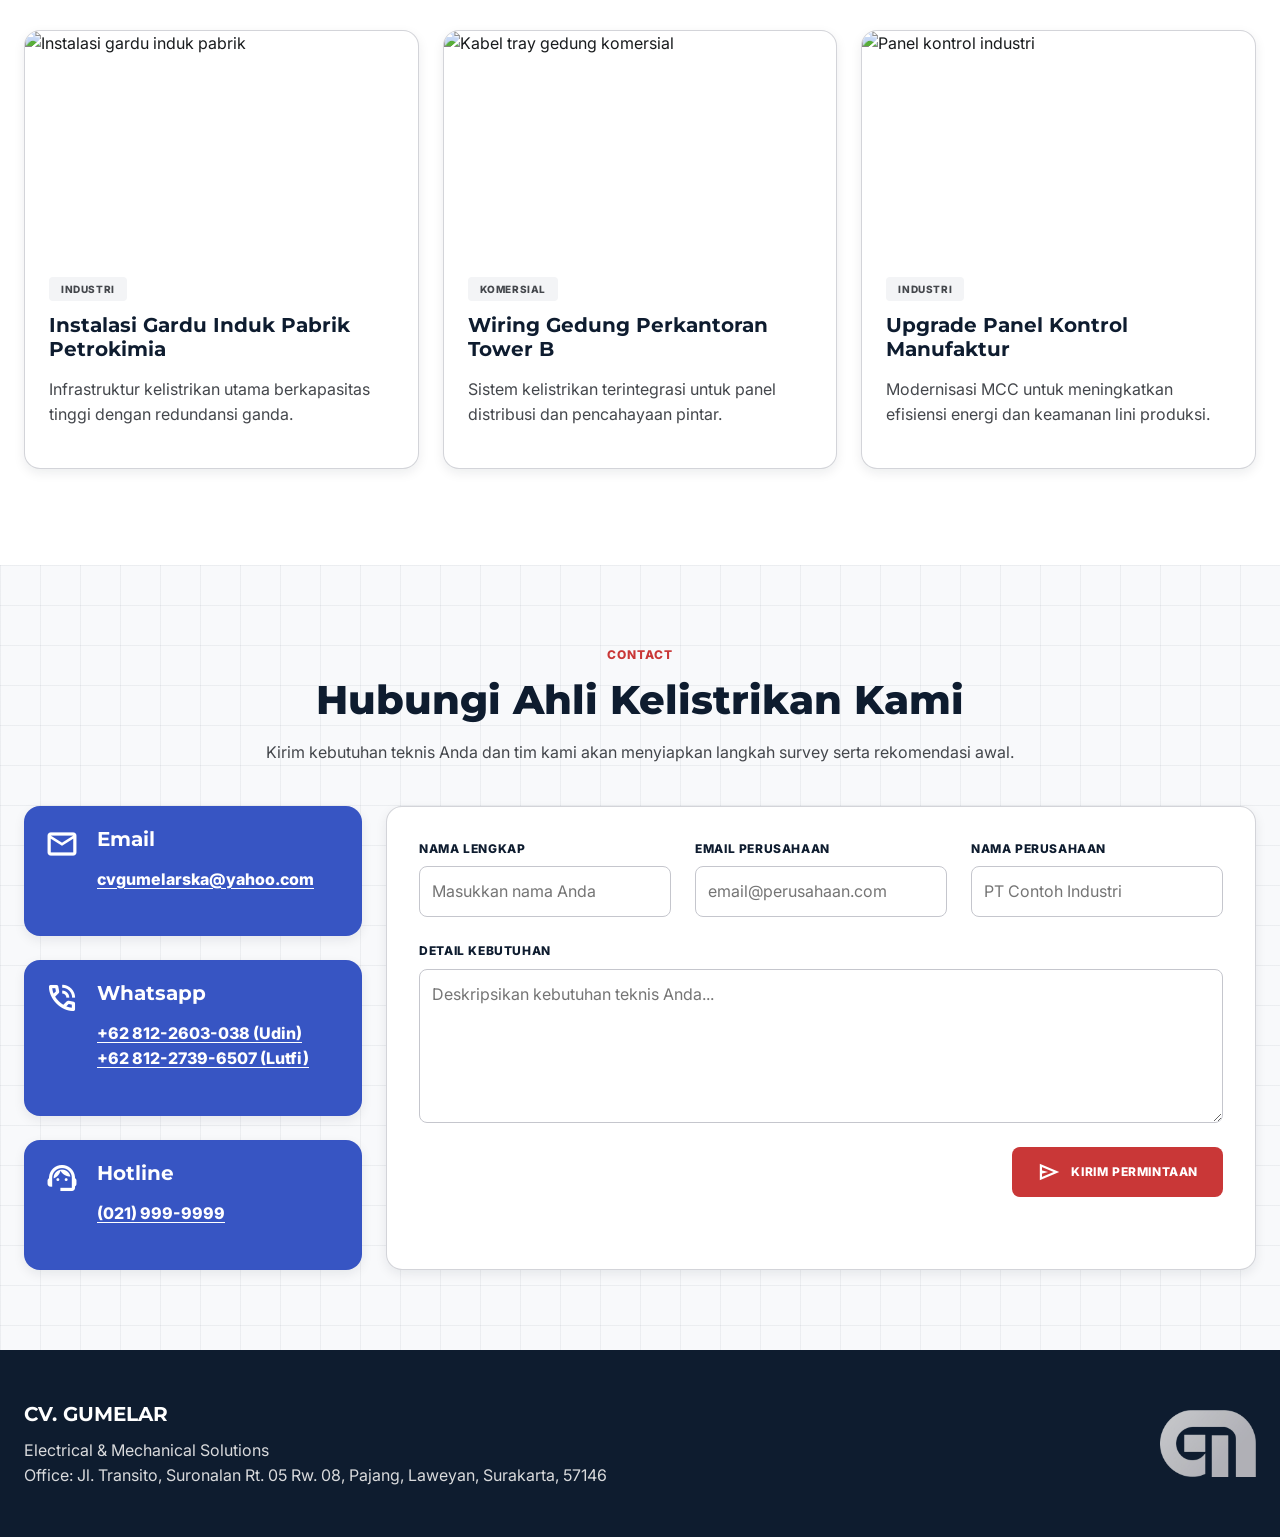
==== commit 0d5b6c93: "fix gap about" ====
--- a/index.html
+++ b/index.html
@@ -4,7 +4,7 @@
 <head>
   <meta charset="UTF-8">
   <meta name="viewport" content="width=device-width, initial-scale=1.0">
-  <title>Gumelar - Solusi Kelistrikan Industri Terpercaya</title>
+  <title>Gumelar - Electrical & Mechanical Solutions</title>
   <link rel="icon" href="assets/favicon.ico" sizes="any">
   <link rel="preconnect" href="https://fonts.googleapis.com">
   <link rel="preconnect" href="https://fonts.gstatic.com" crossorigin>
--- a/styles.css
+++ b/styles.css
@@ -459,7 +459,7 @@
 .sample-card {
   position: relative;
   flex: 0 0 clamp(180px, 18vw, 240px);
-  aspect-ratio: 16 / 9;
+  aspect-ratio: 4 / 5;
   overflow: hidden;
   border: 1px solid rgba(197, 198, 205, 0.75);
   border-radius: 16px;
@@ -576,7 +576,7 @@
 .split-layout {
   display: grid;
   grid-template-columns: minmax(0, 5fr) minmax(0, 7fr);
-  gap: 0px;
+  gap: clamp(24px, 4vw, 56px);
   align-items: stretch;
 }
 
@@ -1397,4 +1397,4 @@
     align-items: flex-start;
     flex-direction: column;
   }
-}
+}
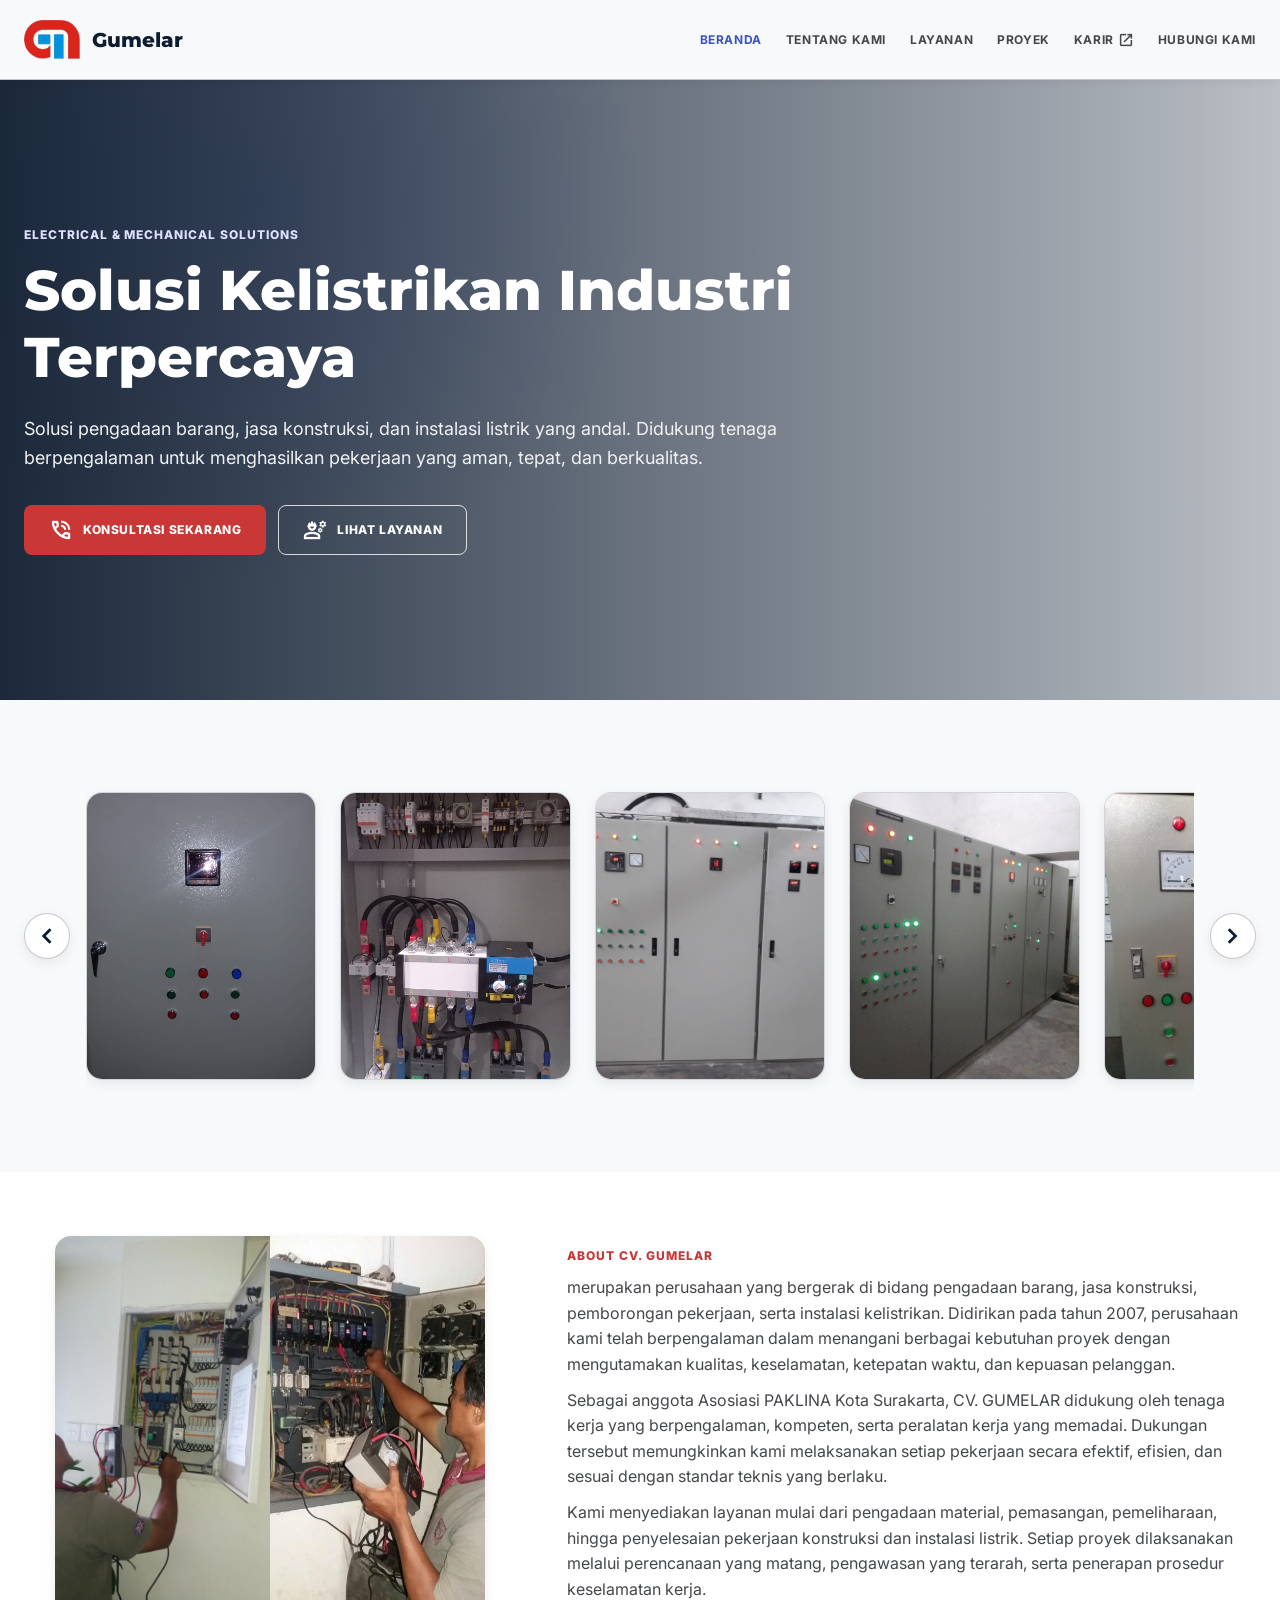
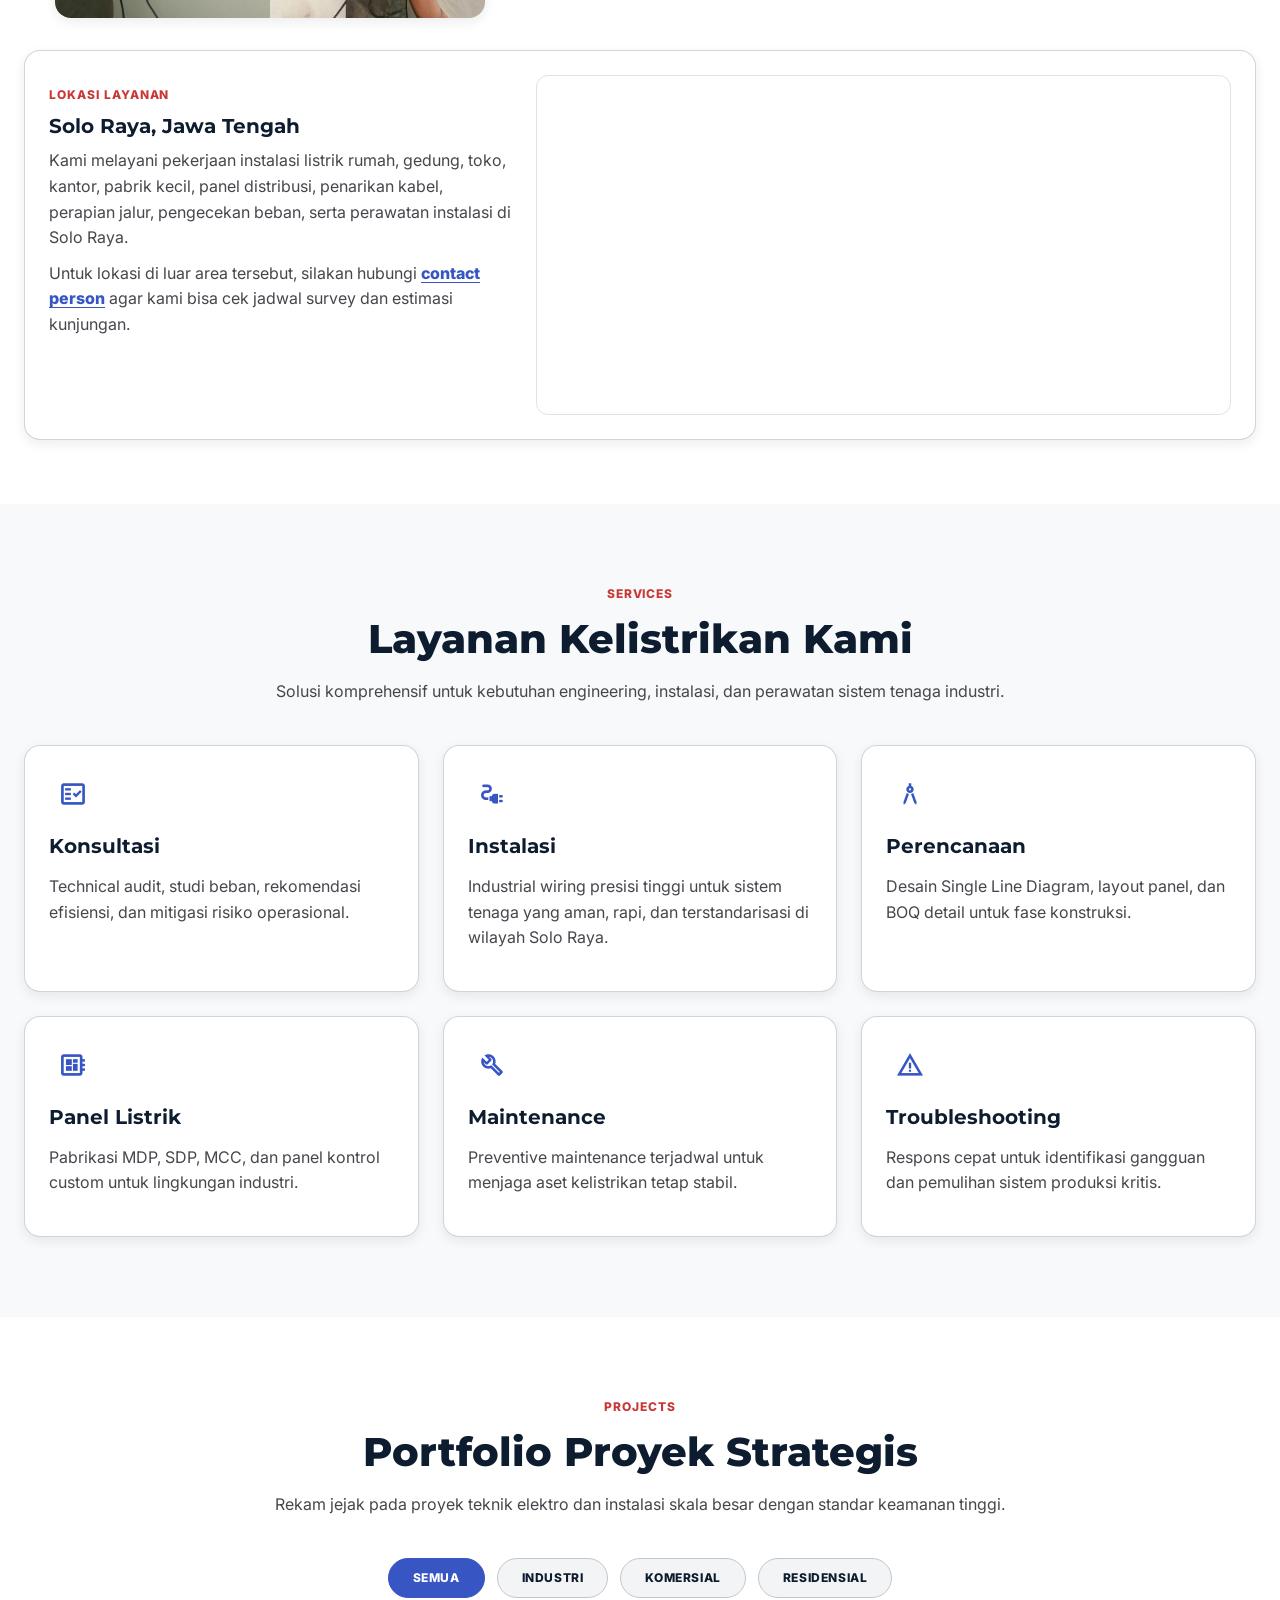
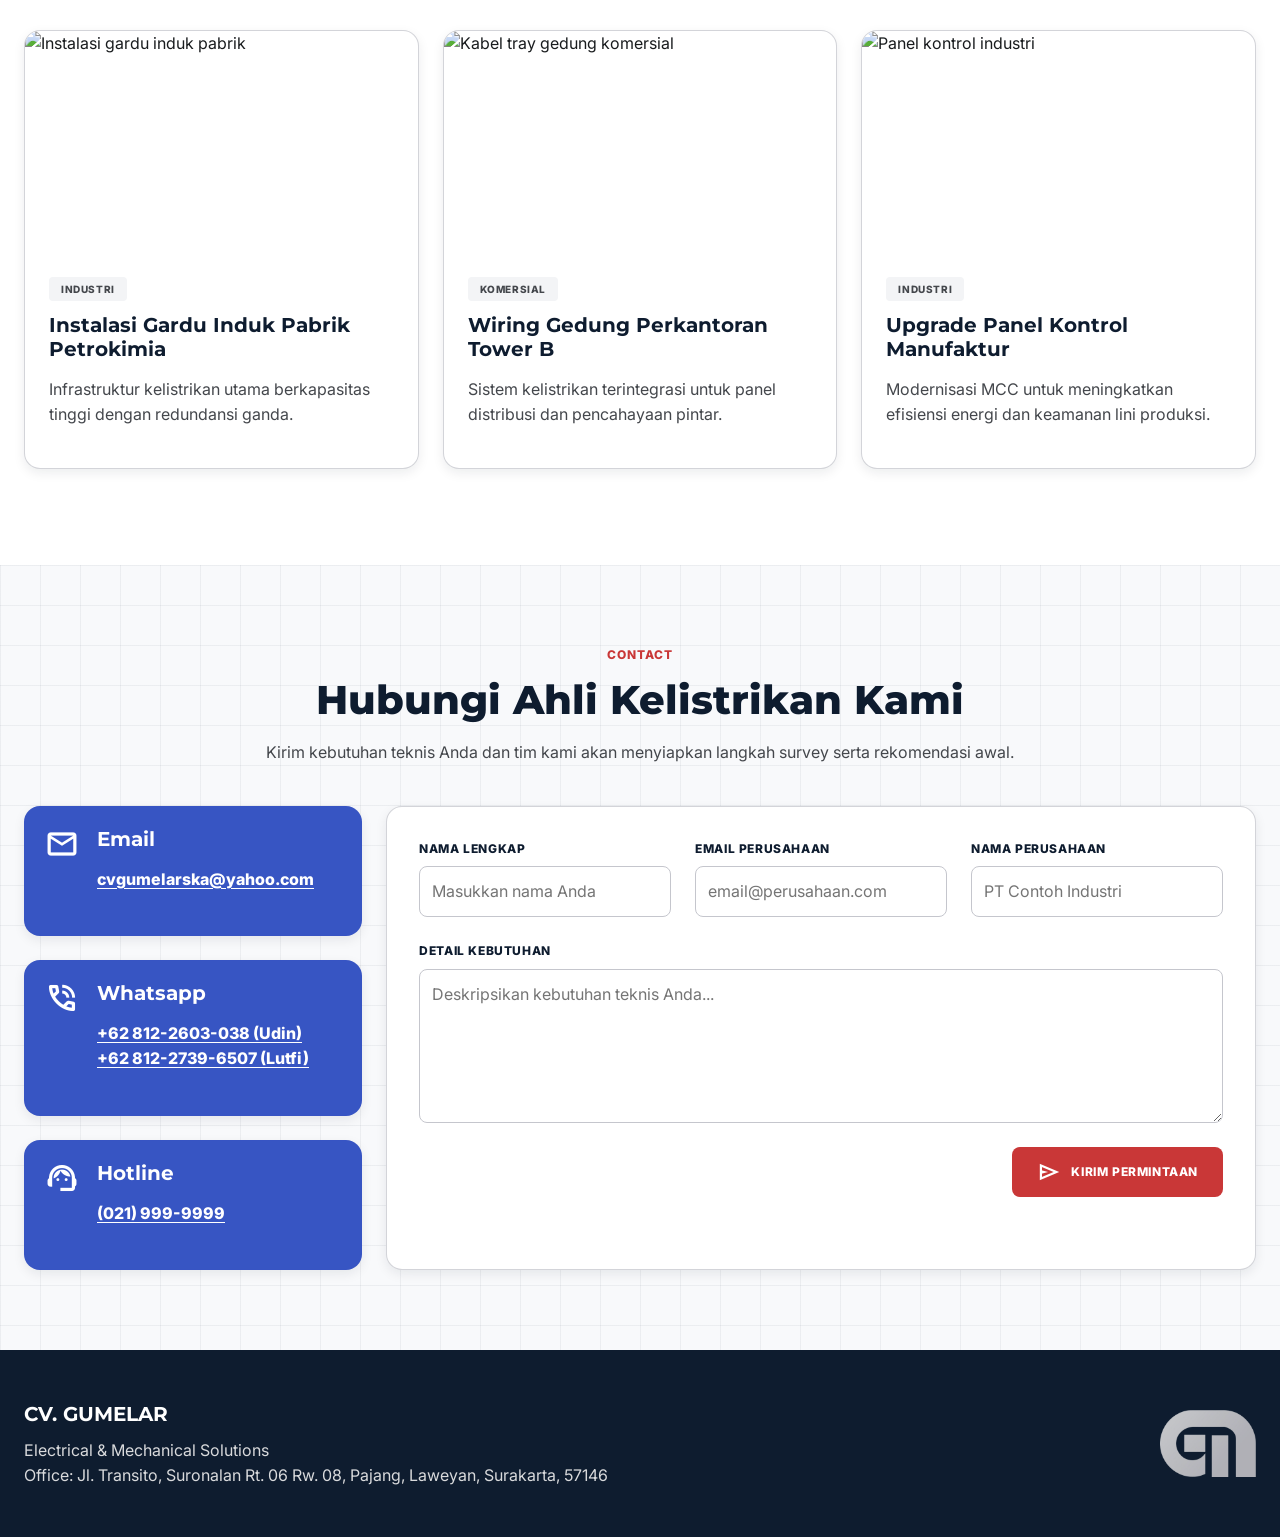
==== commit 16a9c04b: "kecilin container width" ====
--- a/index.html
+++ b/index.html
@@ -363,7 +363,7 @@
       <div>
         <strong>CV. GUMELAR</strong>
         <p>Electrical & Mechanical Solutions<br>
-          Office: Jl. Transito, Suronalan Rt. 05 Rw. 08, Pajang, Laweyan,
+          Office: Jl. Transito, Suronalan Rt. 06 Rw. 08, Pajang, Laweyan,
           Surakarta,
           57146</p>
       </div>
--- a/styles.css
+++ b/styles.css
@@ -1274,7 +1274,7 @@
 
 @media (max-width: 640px) {
   .container {
-    width: calc(100% - 32px);
+    width: calc(100% - 48px);
   }
 
   .site-header {
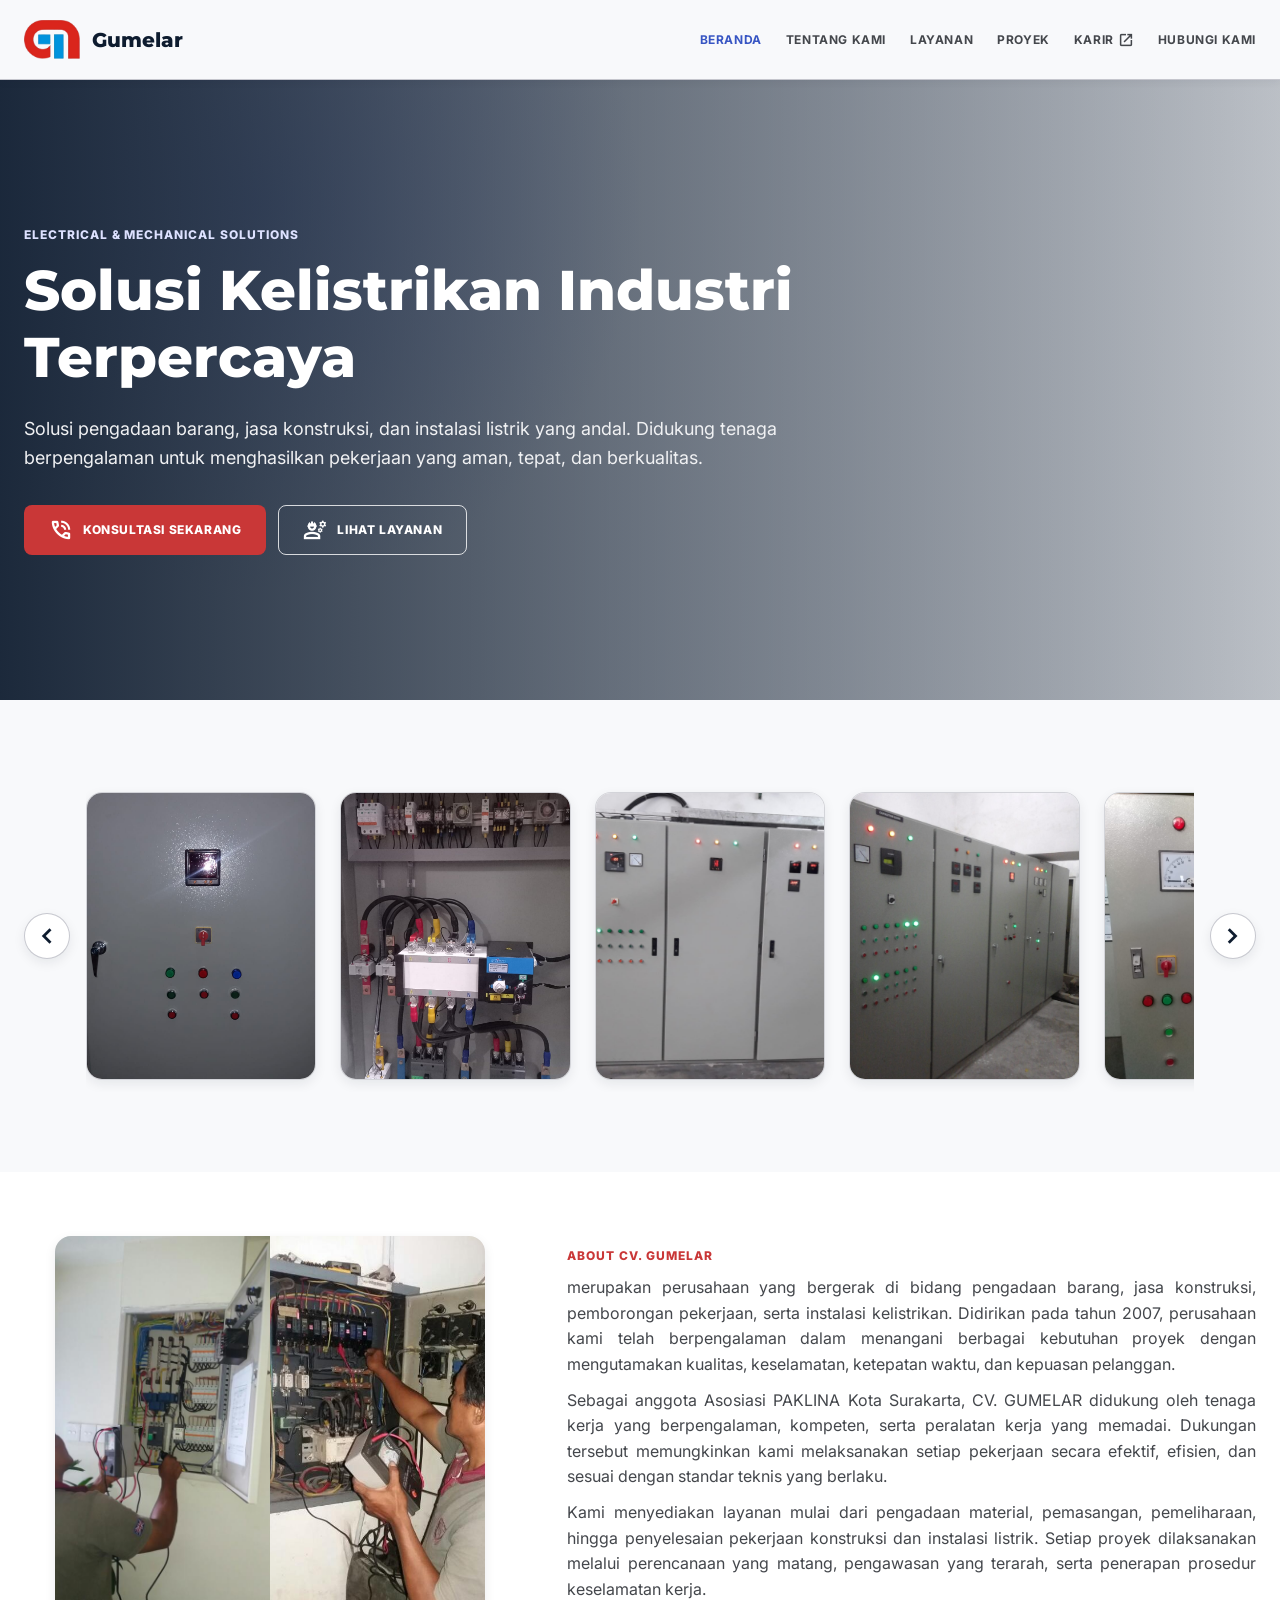
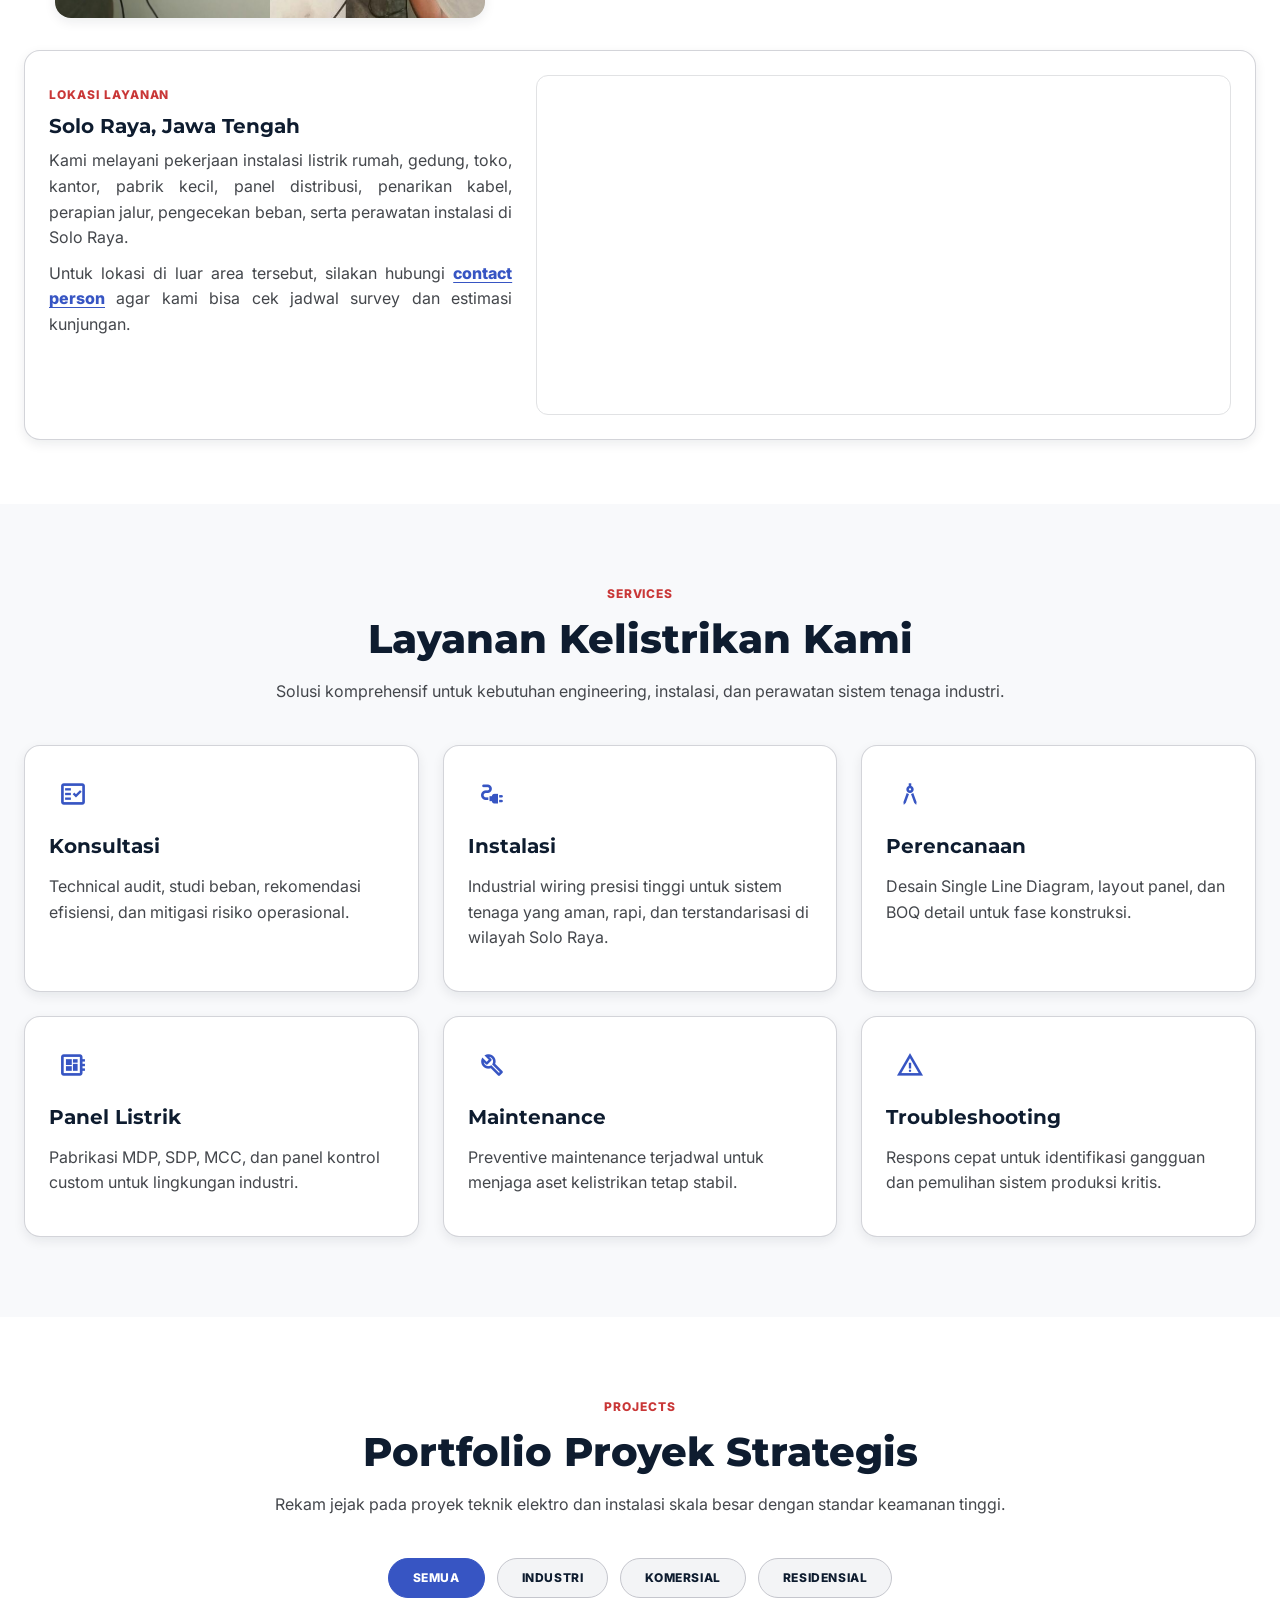
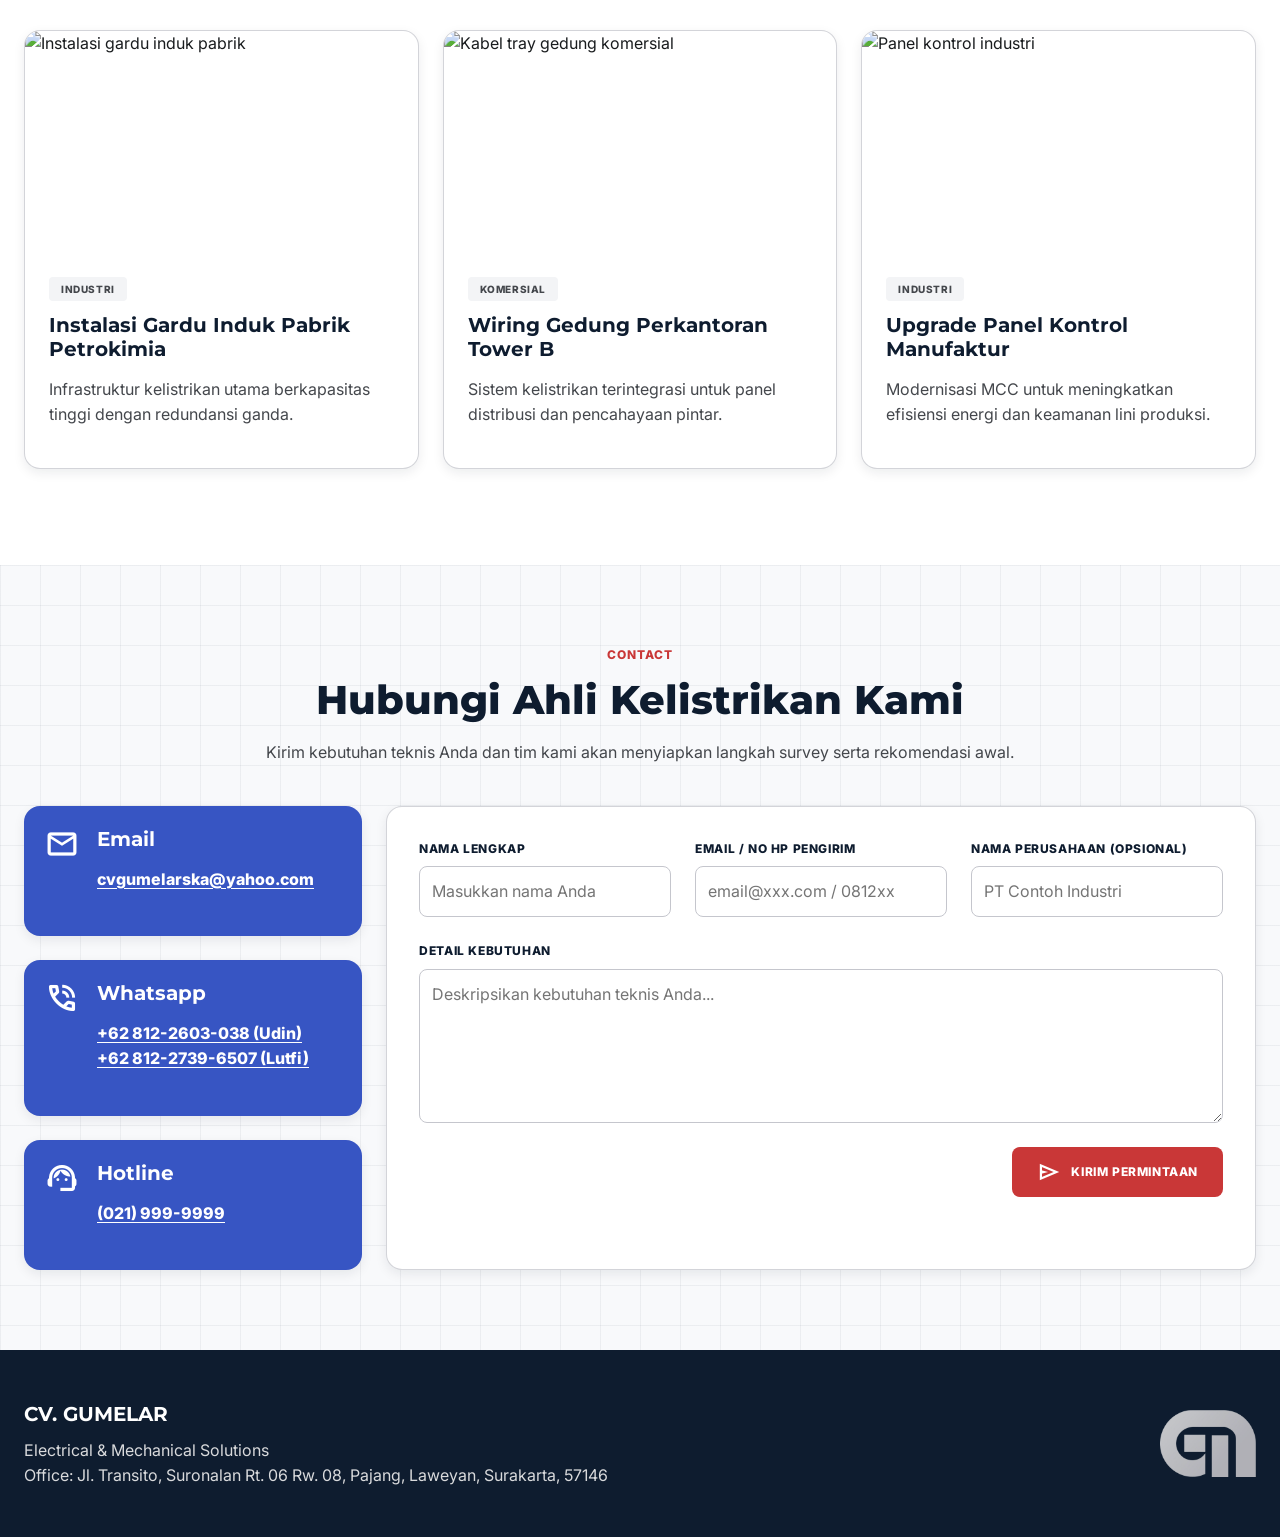
==== commit cfddca54: "contact function" ====
--- a/index.html
+++ b/index.html
@@ -311,12 +311,13 @@
               <input type="text" name="name" placeholder="Masukkan nama Anda" required>
             </label>
             <label>
-              <span>Email Perusahaan</span>
-              <input type="email" name="email" placeholder="email@perusahaan.com" required>
+              <span>Email / No HP Pengirim</span>
+              <input type="text" name="email" placeholder="email@xxx.com / 0812xx" required>
             </label>
             <label>
-              <span>Nama Perusahaan</span>
+              <span>Nama Perusahaan (Opsional)</span>
               <input type="text" name="company" placeholder="PT Contoh Industri">
+            </label>
           </div>
           <label>
             <span>Detail Kebutuhan</span>
--- a/styles.css
+++ b/styles.css
@@ -616,6 +616,7 @@
 
 .about p {
   margin: 10px 0;
+  text-align: justify;
 }
 
 .values-grid {
